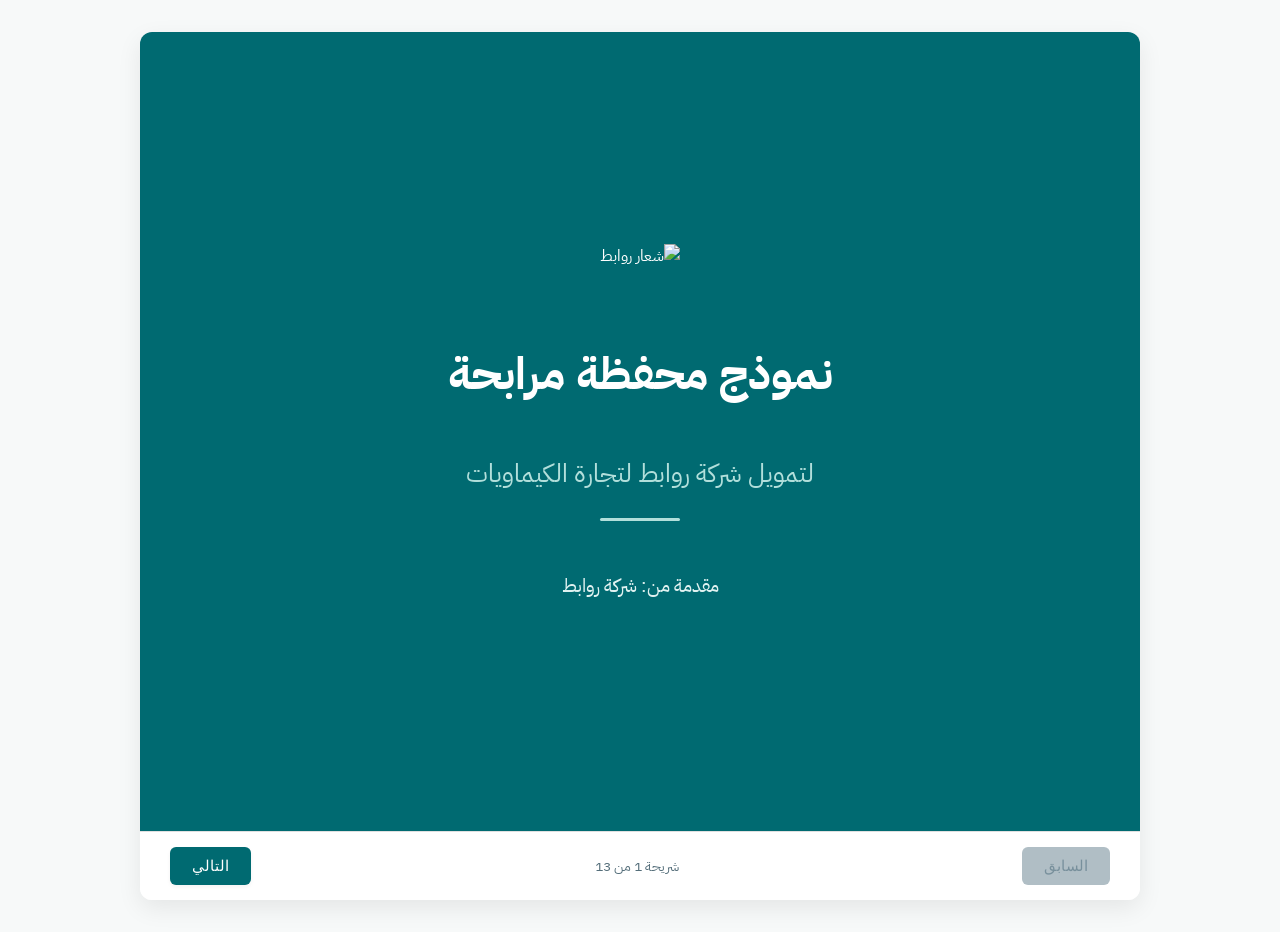
==== index.html @ e19883d6 "Create index.html" ====
<!DOCTYPE html>
<html lang="ar" dir="rtl">
<head>
    <meta charset="UTF-8">
    <meta name="viewport" content="width=device-width, initial-scale=1.0">
    <title>نموذج محفظة مرابحة لشركة روابط</title>
    <script src="https://cdn.tailwindcss.com"></script>
    <link rel="preconnect" href="https://fonts.googleapis.com">
    <link rel="preconnect" href="https://fonts.gstatic.com" crossorigin>
    <link href="https://fonts.googleapis.com/css2?family=IBM+Plex+Sans+Arabic:wght@300;400;500;600;700&display=swap" rel="stylesheet">
    <link href="https://cdnjs.cloudflare.com/ajax/libs/font-awesome/6.0.0-beta3/css/all.min.css" rel="stylesheet">
    <style>
        body {
            font-family: 'IBM Plex Sans Arabic', sans-serif;
            background-color: #F7F9F9; 
            color: #37474F; 
            display: flex;
            flex-direction: column;
            align-items: center;
            justify-content: center;
            min-height: 100vh;
            margin: 0;
            padding: 1rem;
            overflow-x: hidden; 
        }

        .presentation-container {
            width: 100%;
            max-width: 1000px; 
            background-color: #ffffff;
            border-radius: 12px; 
            box-shadow: 0 8px 25px rgba(0, 0, 0, 0.08); 
            overflow: hidden;
            display: flex;
            flex-direction: column;
            height: calc(100vh - 2rem);
        }

        .slide {
            display: none; 
            padding: 30px 40px; 
            min-height: 0;
            flex-grow: 1;
            box-sizing: border-box;
            animation: fadeIn 0.4s ease-in-out;
            overflow-y: auto; 
        }

        .slide.active {
            display: flex; 
            flex-direction: column;
            justify-content: center;
        }

        @keyframes fadeIn {
            from { opacity: 0; transform: translateY(8px); }
            to { opacity: 1; transform: translateY(0); }
        }
        
        .slide-title {
            font-size: 2.0rem;
            font-weight: 600; 
            color: #006A71; 
            margin-bottom: 15px;
            text-align: center;
        }
        
        .slide-subtitle {
            font-size: 1.4rem;
            font-weight: 500; 
            color: #004B4F; 
            margin-bottom: 25px; 
            text-align: center;
        }

        .slide-content {
            width: 100%;
            max-width: 800px;
            margin: auto;
        }

        .slide-content h2 {
            font-size: 1.8rem; 
            font-weight: 600; 
            color: #006A71;
            margin-top: 20px;
            margin-bottom: 20px;
            padding-bottom: 8px; 
            border-bottom: 2px solid #4DB6AC; 
            text-align: center;
        }

        .slide-content p, .slide-content ul:not(.funding-details-infographic ul) {
            font-size: 1.05rem; 
            line-height: 1.75;
            color: #37474F; 
            margin-bottom: 15px;
        }

        .slide-content ul:not(.funding-details-infographic ul) {
            list-style-position: inside;
            padding-right: 10px; 
        }
         .slide-content ul:not(.funding-details-infographic ul) li {
            margin-bottom: 10px;
            padding-right: 15px;
            position: relative;
        }
        .slide-content ul:not(.funding-details-infographic ul) li::before {
            content: "•"; 
            color: #4DB6AC; 
            font-weight: bold;
            display: inline-block; 
            position: absolute;
            right: -5px;
            top: 2px; 
        }
         .slide-content ul:not(.funding-details-infographic ul) ul li::before { 
            content: "-"; 
            color: #006A71; 
            right: -10px; 
            font-weight: normal;
         }

        .compact-infographic-container {
            display: grid;
            grid-template-columns: repeat(2, 1fr);
            gap: 20px;
            width: 100%;
            margin-top: 20px;
        }
        .compact-infographic-step {
            background-color: #F8F9FA;
            border-radius: 8px;
            padding: 15px;
            border: 1px solid #E0F2F1; 
            box-shadow: 0 2px 4px rgba(0,0,0,0.03);
            display: flex;
            flex-direction: column;
            text-align: right; 
        }
        .compact-infographic-step h3 {
            font-size: 1.1rem;
            font-weight: 600;
            color: #004B4F; 
            margin-bottom: 6px;
        }
        .compact-infographic-step p {
            font-size: 0.9rem; 
            line-height: 1.5;
            color: #546E7A; 
            margin-bottom: 0;
        }

        /* Styles for Slide 7 Infographic - Made more compact */
        .funding-details-infographic {
            display: grid; /* Changed to grid for horizontal layout on larger screens */
            grid-template-columns: repeat(3, 1fr); /* 3 columns */
            gap: 20px; 
            margin-top: 25px; /* Adjusted margin */
        }
        .detail-block {
            background-color: #FFFFFF;
            border-radius: 10px;
            padding: 20px; /* Slightly reduced padding */
            border: 1px solid #E0F2F1;
            box-shadow: 0 4px 12px rgba(0,0,0,0.06);
            display: flex;
            flex-direction: column; /* Stack icon and text vertically within each block */
            align-items: center; /* Center items within the block */
            text-align: center; /* Center text within the block */
        }
        .detail-block .icon-container {
            font-size: 1.8rem; /* Slightly reduced icon size */
            color: #006A71; 
            background-color: #E0F2F1; 
            width: 55px; /* Adjusted size */
            height: 55px; /* Adjusted size */
            border-radius: 50%;
            display: flex;
            align-items: center;
            justify-content: center;
            margin-bottom: 15px; /* Space between icon and text */
        }
        .detail-block .text-content h3 {
            font-size: 1.1rem; /* Slightly reduced title size */
            font-weight: 600;
            color: #004B4F;
            margin-bottom: 8px; /* Adjusted margin */
        }
        .detail-block .text-content p {
            font-size: 0.95rem; /* Slightly reduced text size */
            line-height: 1.6;
            color: #37474F;
            margin-bottom: 5px; 
        }
         .detail-block .text-content p strong {
            color: #006A71;
        }
        .detail-block .text-content .funding-range span {
            display: block; 
            margin-bottom: 3px; /* Reduced margin */
            font-size: 0.95rem; /* Slightly reduced text size */
        }
        .detail-block .text-content .funding-range span strong {
            font-weight: 600;
        }


        .navigation-controls {
            display: flex;
            justify-content: space-between;
            align-items: center;
            padding: 15px 30px; 
            background-color: #FFFFFF; 
            border-top: 1px solid #E0E0E0; 
            flex-shrink: 0;
        }

        .nav-button { 
            background-color: #006A71; 
            color: white;
            padding: 10px 22px; 
            border: none;
            border-radius: 6px; 
            cursor: pointer;
            font-size: 0.95rem;
            font-weight: 500; 
            transition: background-color 0.2s ease, transform 0.1s ease;
            box-shadow: 0 2px 4px rgba(0,0,0,0.05);
        }

        .nav-button:hover {
            background-color: #004B4F; 
            box-shadow: 0 3px 6px rgba(0,0,0,0.07);
            transform: translateY(-1px);
        }
        .nav-button:active {
            transform: translateY(0px) scale(0.99);
            box-shadow: 0 1px 2px rgba(0,0,0,0.05);
        }
        .nav-button:disabled {
            background-color: #B0BEC5; 
            color: #78909C;
            cursor: not-allowed;
            box-shadow: none;
            transform: none;
        }

        #slideCounter {
            font-size: 0.9rem;
            color: #546E7A; 
        }

        .title-slide {
            background-color: #006A71; 
            color: #ffffff;
            text-align: center;
            align-items: center;
            padding-top: 40px;
            padding-bottom: 40px;
        }
        .title-slide-logo {
            max-height: 85px;
            width: auto;
            margin-bottom: 35px;
        }
        .title-slide .slide-title {
            color: #ffffff;
            text-shadow: none; 
            font-size: 2.8rem;
            font-weight: 700;
            margin-bottom: 20px;
        }
        .title-slide .slide-subtitle {
            color: #B2DFDB;
            font-size: 1.6rem;
            font-weight: 400;
            margin-bottom: 25px;
            max-width: 70%;
            margin-left: auto;
            margin-right: auto;
        }
        .title-slide .decorative-line {
            width: 80px;
            height: 3px;
            background-color: #B2DFDB;
            margin: 0 auto 30px auto;
            border-radius: 2px;
        }
        .title-slide .company-name {
            font-size: 1.2rem; 
            font-weight: 400;
            margin-top: 20px;
            color: #E0F2F1;
        }
        
        @media (max-width: 768px) {
            .presentation-container {
                 height: auto;
            }
            .slide {
                padding: 25px 30px;
                max-height: none;
            }
            .slide-title {
                font-size: 1.8rem;
            }
            .slide-subtitle {
                font-size: 1.3rem;
            }
            .title-slide .slide-title {
                font-size: 2.4rem;
            }
            .title-slide .slide-subtitle {
                font-size: 1.4rem;
                max-width: 85%;
            }
            .title-slide-logo {
                max-height: 70px;
                margin-bottom: 30px;
            }
            .slide-content h2 {
                font-size: 1.7rem;
            }
            .slide-content p, .slide-content ul:not(.funding-details-infographic ul) {
                font-size: 1rem;
            }
            .navigation-controls {
                padding: 12px 20px;
            }
            .nav-button {
                padding: 9px 18px;
                font-size: 0.9rem;
            }
            .compact-infographic-container {
                grid-template-columns: 1fr;
                gap: 15px;
            }
            .funding-details-infographic { /* Stack to 1 column on smaller screens */
                grid-template-columns: 1fr;
                gap: 20px; /* Adjust gap for stacked layout */
            }
            .detail-block { 
                /* No change needed here, already flex-column and centered */
            }
        }
         @media (max-width: 480px) {
            .slide {
                padding: 20px 20px;
            }
             .slide-title {
                font-size: 1.6rem;
            }
            .slide-subtitle {
                font-size: 1.2rem;
            }
            .title-slide .slide-title {
                font-size: 2.0rem;
            }
            .title-slide .slide-subtitle {
                font-size: 1.2rem;
                 max-width: 90%;
            }
            .title-slide-logo {
                max-height: 60px;
                margin-bottom: 25px;
            }
             .slide-content h2 {
                font-size: 1.5rem;
            }
            .slide-content p, .slide-content ul:not(.funding-details-infographic ul) {
                font-size: 0.9rem;
            }
             .compact-infographic-step h3 {
                font-size: 1.05rem;
             }
             .compact-infographic-step p {
                font-size: 0.85rem;
             }
             .detail-block .icon-container {
                font-size: 1.6rem;
                min-width: 50px;
                width: 50px; /* Ensure consistency */
                height: 50px;
             }
             .detail-block .text-content h3 {
                font-size: 1.05rem; /* Adjusted for very small screens */
             }
             .detail-block .text-content p, .detail-block .text-content .funding-range span {
                font-size: 0.85rem; /* Adjusted for very small screens */
             }
         }

    </style>
</head>
<body>

    <div class="presentation-container">
        
        <main id="slidesArea" style="display: flex; flex-direction: column; flex-grow: 1; overflow: hidden;">
            <section class="slide active title-slide">
                <img src="https://i.ibb.co/HT1k3MNK/B.png" alt="شعار روابط" class="title-slide-logo">
                <h1 class="slide-title">نموذج محفظة مرابحة</h1>
                <p class="slide-subtitle">لتمويل شركة روابط لتجارة الكيماويات</p>
                <div class="decorative-line"></div>
                <p class="company-name">مقدمة من: شركة روابط</p>
            </section>

            <section class="slide">
                <div class="slide-content">
                    <h2>مقدمة</h2>
                    <p>يهدف هذا المستند إلى عرض نموذج استثماري مبتكر لتمويل عمليات شركة "روابط"، وهي شركة متخصصة في تجارة الكيماويات. يعتمد هذا النموذج على إنشاء محفظة مرابحة تهدف إلى تحقيق عوائد مجزية للمستثمرين من خلال تمويل شراء وبيع المنتجات الكيماوية بنظام المرابحة، وذلك بدون الدخول في شراكة مباشرة في رأسمال شركة "روابط".</p>
                </div>
            </section>

            <section class="slide">
                <div class="slide-content">
                    <h2>عن شركة روابط</h2>
                    <p>شركة "روابط" هي شركة عاملة في قطاع تجارة وتوزيع المواد الكيماوية، وتتمتع بفهم عميق للسوق واحتياجاته. تسعى الشركة لتوسيع نطاق عملياتها وزيادة حصتها السوقية، وتحتاج إلى حلول تمويل مرنة وفعالة لدعم نموها.</p>
                </div>
            </section>

            <section class="slide">
                <div class="slide-content">
                    <h2>فكرة محفظة المرابحة المقترحة</h2>
                    <p>تقوم فكرة المحفظة على جمع أموال من المستثمرين لاستخدامها في شراء كميات كبيرة من المنتجات الكيماوية التي تحتاجها شركة "روابط" بشكل دوري. بعد ذلك، تقوم المحفظة ببيع هذه المنتجات لشركة "روابط" بنظام المرابحة (بيع بالتكلفة مع إضافة هامش ربح متفق عليه)، على أن يتم السداد من قبل شركة "روابط" خلال فترة زمنية محددة (شهر إلى ثلاثة أشهر).</p>
                </div>
            </section>

            <section class="slide">
                <div class="slide-content">
                    <h2>آلية عمل المحفظة</h2>
                    <div class="compact-infographic-container">
                        <div class="compact-infographic-step">
                            <h3>1. تأسيس وجمع الأموال</h3>
                            <p>دعوة المستثمرين للمساهمة في المحفظة الاستثمارية المخصصة لعمليات المرابحة.</p>
                        </div>
                        <div class="compact-infographic-step">
                            <h3>2. تحديد الاحتياجات</h3>
                            <p>تقوم "روابط" بتحديد أنواع وكميات المواد الكيماوية المطلوبة لعملياتها التجارية.</p>
                        </div>
                        <div class="compact-infographic-step">
                            <h3>3. الشراء بواسطة المحفظة</h3>
                            <p>إدارة المحفظة تشتري المواد الكيماوية بكميات كبيرة، وتصبح مملوكة للمحفظة.</p>
                        </div>
                        <div class="compact-infographic-step">
                            <h3>4. إبرام عقد المرابحة</h3>
                            <p>المحفظة تبيع المواد لـ"روابط" بعقد يحدد التكلفة وهامش الربح (4%-13%).</p>
                        </div>
                        <div class="compact-infographic-step">
                            <h3>5. التسليم والسداد الآجل</h3>
                            <p>"روابط" تستلم البضاعة وتلتزم بالسداد خلال (1-3 أشهر).</p>
                        </div>
                    </div>
                </div>
            </section>
            
            <section class="slide">
                <div class="slide-content">
                    <h2>هيكل التمويل الأساسي والعائد المتوقع</h2>
                    <ul>
                        <li><strong>نوع التمويل:</strong> تمويل تجاري بصيغة المرابحة (متوافق مع الشريعة الإسلامية).</li>
                        <li><strong>طبيعة الاستثمار:</strong> استثمار في عمليات تجارية محددة وقصيرة الأجل.</li>
                        <li><strong>هامش الربح للمحفظة:</strong> يتراوح بين 4% إلى 13% لكل معاملة مرابحة.</li>
                        <li><strong>مدة المعاملة:</strong> من شهر إلى 3 أشهر.</li>
                        <li><strong>دورية التمويل:</strong> يمكن إعادة استثمار الأموال في معاملات جديدة بعد انتهاء كل دورة.</li>
                    </ul>
                </div>
            </section>

            <section class="slide">
                <div class="slide-content">
                    <h2>تفاصيل جولة التمويل الحالية</h2>
                    <div class="funding-details-infographic">
                        <div class="detail-block">
                            <div class="icon-container"><i class="fas fa-calendar-alt"></i></div>
                            <div class="text-content">
                                <h3>مدة الجولة</h3>
                                <p>حتى <strong>30 يونيو 2025</strong>.</p>
                            </div>
                        </div>
                        <div class="detail-block">
                            <div class="icon-container"><i class="fas fa-coins"></i></div>
                            <div class="text-content">
                                <h3>حجم التمويل</h3>
                                <div class="funding-range">
                                    <span>الأدنى: <strong>1 مليون ج.م</strong></span>
                                    <span>الأقصى: <strong>2 مليون ج.م</strong></span>
                                </div>
                            </div>
                        </div>
                        <div class="detail-block">
                            <div class="icon-container"><i class="fas fa-shield-alt"></i></div>
                            <div class="text-content">
                                <h3>سياسة الرد</h3>
                                <p>في حال عدم الوصول للحد الأدنى، يتم رد المبالغ للمستثمرين.</p>
                            </div>
                        </div>
                    </div>
                </div>
            </section>

            <section class="slide">
                <div class="slide-content">
                    <h2>سياسة توزيع الأرباح وإعادة الاستثمار</h2>
                    <ul>
                        <li>يتم توزيع 3% من أصل رأس المال المستثمر بشكل ربع سنوي (كل 3 أشهر) تحت حساب الأرباح.</li>
                        <li>تتم التسوية النهائية للأرباح في نهاية العام المالي.</li>
                        <li>يتم توزيع ما نسبته 60% كحد أقصى من صافي الأرباح المحققة على المستثمرين.</li>
                        <li>يتم احتجاز النسبة المتبقية من الأرباح (40% على الأقل) لزيادة قيمة رأس مال المستثمر للعام التالي.</li>
                        <li>في حالة القيام بجولة تمويلية جديدة، يتم زيادة رأس مال المحفظة بالأرباح المحتجزة بالإضافة إلى الاستثمارات الجديدة.</li>
                    </ul>
                </div>
            </section>

            <section class="slide">
                <div class="slide-content">
                    <h2>مزايا الاستثمار (1/2)</h2>
                    <ul>
                        <li><strong>توافق مع الشريعة الإسلامية:</strong> نموذج المرابحة يعتبر من صيغ التمويل الإسلامي المقبولة.</li>
                        <li><strong>عوائد مجزية محتملة:</strong> هامش ربح جذاب يتراوح بين 4% و 13% للمعاملة الواحدة خلال فترة قصيرة، بالإضافة إلى سياسة توزيع أرباح دورية.</li>
                        <li><strong>مخاطر مدروسة:</strong> الاستثمار مرتبط بأصول ملموسة (مواد كيماوية) وعقود بيع واضحة.</li>
                    </ul>
                </div>
            </section>

            <section class="slide">
                <div class="slide-content">
                    <h2>مزايا الاستثمار (2/2)</h2>
                    <ul>
                        <li><strong>دورة استثمار قصيرة:</strong> تتيح للمستثمر رؤية عوائد استثماره خلال فترة تتراوح من شهر إلى ثلاثة أشهر.</li>
                        <li><strong>دعم قطاع حقيقي:</strong> المساهمة في تمويل شركة عاملة في قطاع تجاري حيوي.</li>
                        <li><strong>الشفافية:</strong> وضوح آلية العمل وتحديد الربح مسبقًا في كل معاملة، بالإضافة إلى سياسة واضحة لتوزيع الأرباح.</li>
                        <li><strong>عدم الدخول في شراكة مباشرة:</strong> تمويل لـ"روابط" دون تنازل عن حصص ملكية، وفرصة استثمارية محددة للمستثمر.</li>
                        <li><strong>نمو رأس المال المستثمر:</strong> من خلال احتجاز جزء من الأرباح وإعادة استثمارها.</li>
                    </ul>
                </div>
            </section>

            <section class="slide">
                <div class="slide-content">
                    <h2>إدارة المحفظة والحوكمة</h2>
                    <p>سيتم تحديد مدير للمحفظة يكون مسؤولاً عن:</p>
                    <ul>
                        <li>إدارة أموال المستثمرين.</li>
                        <li>تنفيذ عمليات الشراء بناءً على طلبات شركة روابط.</li>
                        <li>إبرام عقود المرابحة مع شركة روابط.</li>
                        <li>متابعة التحصيل من شركة روابط.</li>
                        <li>توزيع الأرباح على المستثمرين بشفافية وفقًا للسياسة المعتمدة.</li>
                        <li>تقديم تقارير دورية للمستثمرين عن أداء المحفظة والوضع المالي.</li>
                    </ul>
                </div>
            </section>

            <section class="slide">
                <div class="slide-content">
                    <h2>المخاطر المحتملة</h2>
                    <ul>
                        <li><strong>مخاطر الائتمان:</strong> تأخر أو تعثر شركة "روابط" في السداد (يمكن التخفيف بدراسة ائتمانية قوية و/أو ضمانات).</li>
                        <li><strong>مخاطر السوق:</strong> تقلبات أسعار المواد الكيماوية (يتم تثبيت سعر البيع في عقد المرابحة).</li>
                        <li><strong>مخاطر تشغيلية:</strong> متعلقة بإدارة المحفظة وعمليات الشراء والتخزين (إذا كانت المحفظة ستتولى التخزين).</li>
                        <li><strong>مخاطر السيولة:</strong> قد تكون هناك صعوبة في تسييل الاستثمار قبل نهاية دورة المرابحة أو المدة المتفق عليها.</li>
                    </ul>
                </div>
            </section>

            <section class="slide">
                <div class="slide-content">
                    <h2>دعوة للاستثمار</h2>
                    <p>ندعو المستثمرين المهتمين بالاستثمار المتوافق مع الشريعة الإسلامية والذي يحقق عوائد جيدة خلال فترات قصيرة، مع فرصة لنمو رأس المال، إلى النظر في فرصة المساهمة في محفظة المرابحة لتمويل شركة "روابط".</p>
                    <p>نحن على استعداد لتقديم المزيد من التفاصيل والإجابة على استفساراتكم.</p>
                    <p class="mt-6 font-semibold">للتواصل والاستفسار: <br> [يتم إضافة معلومات الاتصال هنا]</p>
                </div>
            </section>
            
        </main>

        <footer class="navigation-controls">
            <button id="prevButton" class="nav-button">السابق</button>
            <span id="slideCounter"></span>
            <button id="nextButton" class="nav-button">التالي</button>
        </footer>
    </div>

    <script>
        const slides = document.querySelectorAll('#slidesArea > .slide'); 
        const prevButton = document.getElementById('prevButton');
        const nextButton = document.getElementById('nextButton');
        const slideCounter = document.getElementById('slideCounter');
        let currentSlide = 0;

        function showSlide(index) {
            slides.forEach((slide, i) => {
                slide.classList.remove('active');
                if (i === index) {
                    slide.classList.add('active');
                }
            });
            currentSlide = index;
            updateNavButtons();
            updateSlideCounter();
        }

        function updateNavButtons() {
            prevButton.disabled = currentSlide === 0;
            nextButton.disabled = currentSlide === slides.length - 1;
        }

        function updateSlideCounter() {
            slideCounter.textContent = `شريحة ${currentSlide + 1} من ${slides.length}`;
        }

        prevButton.addEventListener('click', () => {
            if (currentSlide > 0) {
                showSlide(currentSlide - 1);
            }
        });

        nextButton.addEventListener('click', () => {
            if (currentSlide < slides.length - 1) {
                showSlide(currentSlide + 1);
            }
        });
        
        document.addEventListener('keydown', (event) => {
            if (document.activeElement.tagName === 'INPUT' || document.activeElement.tagName === 'TEXTAREA') {
                return; 
            }
            if (event.key === 'ArrowRight' || event.key === ' ') { 
                 if (currentSlide < slides.length - 1) {
                    showSlide(currentSlide + 1);
                }
            } else if (event.key === 'ArrowLeft') { 
                if (currentSlide > 0) {
                    showSlide(currentSlide - 1);
                }
            }
        });

        showSlide(0);
    </script>

</body>
</html>
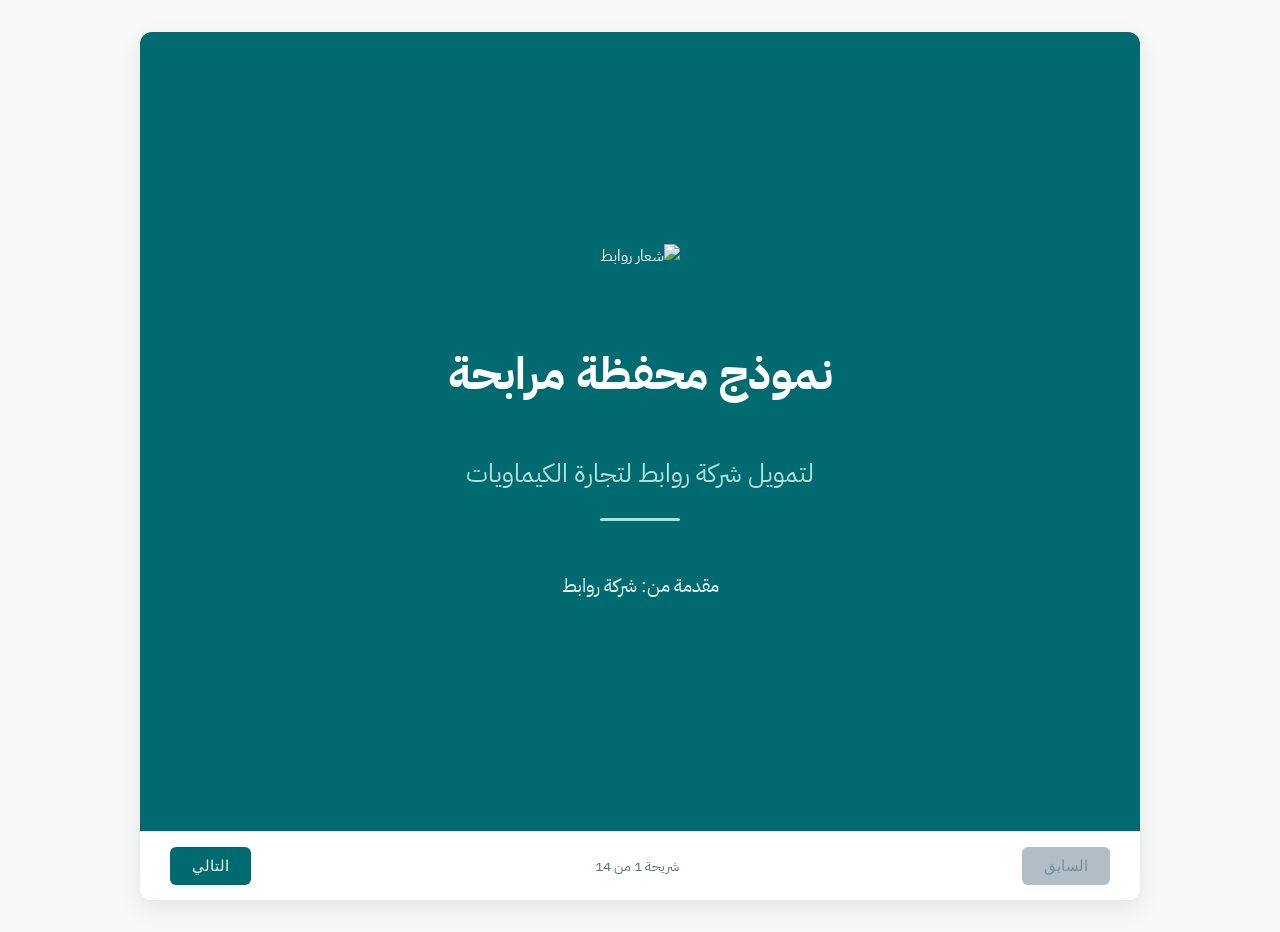
==== commit 5d623f48: "Update index.html" ====
--- a/index.html
+++ b/index.html
@@ -90,23 +90,23 @@
             text-align: center;
         }
 
-        .slide-content p, .slide-content ul:not(.funding-details-infographic ul) {
+        .slide-content p, .slide-content ul:not(.funding-details-infographic ul):not(.advantages-grid ul) {
             font-size: 1.05rem; 
             line-height: 1.75;
             color: #37474F; 
             margin-bottom: 15px;
         }
 
-        .slide-content ul:not(.funding-details-infographic ul) {
+        .slide-content ul:not(.funding-details-infographic ul):not(.advantages-grid ul) {
             list-style-position: inside;
             padding-right: 10px; 
         }
-         .slide-content ul:not(.funding-details-infographic ul) li {
+         .slide-content ul:not(.funding-details-infographic ul):not(.advantages-grid ul) li {
             margin-bottom: 10px;
             padding-right: 15px;
             position: relative;
         }
-        .slide-content ul:not(.funding-details-infographic ul) li::before {
+        .slide-content ul:not(.funding-details-infographic ul):not(.advantages-grid ul) li::before {
             content: "•"; 
             color: #4DB6AC; 
             font-weight: bold;
@@ -115,7 +115,7 @@
             right: -5px;
             top: 2px; 
         }
-         .slide-content ul:not(.funding-details-infographic ul) ul li::before { 
+         .slide-content ul:not(.funding-details-infographic ul):not(.advantages-grid ul) ul li::before { 
             content: "-"; 
             color: #006A71; 
             right: -10px; 
@@ -152,44 +152,43 @@
             margin-bottom: 0;
         }
 
-        /* Styles for Slide 7 Infographic - Made more compact */
         .funding-details-infographic {
-            display: grid; /* Changed to grid for horizontal layout on larger screens */
-            grid-template-columns: repeat(3, 1fr); /* 3 columns */
+            display: grid;
+            grid-template-columns: repeat(3, 1fr);
             gap: 20px; 
-            margin-top: 25px; /* Adjusted margin */
+            margin-top: 25px;
         }
         .detail-block {
             background-color: #FFFFFF;
             border-radius: 10px;
-            padding: 20px; /* Slightly reduced padding */
+            padding: 20px;
             border: 1px solid #E0F2F1;
             box-shadow: 0 4px 12px rgba(0,0,0,0.06);
             display: flex;
-            flex-direction: column; /* Stack icon and text vertically within each block */
-            align-items: center; /* Center items within the block */
-            text-align: center; /* Center text within the block */
+            flex-direction: column;
+            align-items: center;
+            text-align: center;
         }
         .detail-block .icon-container {
-            font-size: 1.8rem; /* Slightly reduced icon size */
+            font-size: 1.8rem;
             color: #006A71; 
             background-color: #E0F2F1; 
-            width: 55px; /* Adjusted size */
-            height: 55px; /* Adjusted size */
+            width: 55px;
+            height: 55px;
             border-radius: 50%;
             display: flex;
             align-items: center;
             justify-content: center;
-            margin-bottom: 15px; /* Space between icon and text */
+            margin-bottom: 15px;
         }
         .detail-block .text-content h3 {
-            font-size: 1.1rem; /* Slightly reduced title size */
+            font-size: 1.1rem;
             font-weight: 600;
             color: #004B4F;
-            margin-bottom: 8px; /* Adjusted margin */
+            margin-bottom: 8px;
         }
         .detail-block .text-content p {
-            font-size: 0.95rem; /* Slightly reduced text size */
+            font-size: 0.95rem;
             line-height: 1.6;
             color: #37474F;
             margin-bottom: 5px; 
@@ -199,11 +198,97 @@
         }
         .detail-block .text-content .funding-range span {
             display: block; 
-            margin-bottom: 3px; /* Reduced margin */
-            font-size: 0.95rem; /* Slightly reduced text size */
+            margin-bottom: 3px;
+            font-size: 0.95rem;
         }
         .detail-block .text-content .funding-range span strong {
             font-weight: 600;
+        }
+
+        .advantages-grid-container {
+            display: grid;
+            grid-template-columns: repeat(3, 1fr); 
+            gap: 20px;
+            margin-top: 25px;
+            width: 100%;
+        }
+        .advantage-item {
+            background-color: #F8F9FA;
+            border-radius: 8px;
+            padding: 15px; 
+            text-align: center;
+            border: 1px solid #E0F2F1;
+            box-shadow: 0 3px 8px rgba(0,0,0,0.05);
+            display: flex;
+            flex-direction: column;
+            align-items: center;
+            justify-content: flex-start; 
+            min-height: 160px;
+        }
+        .advantage-item .icon {
+            font-size: 1.8rem; 
+            color: #006A71;
+            margin-bottom: 10px;
+            width: 45px;
+            height: 45px;
+            display: flex;
+            align-items: center;
+            justify-content: center;
+            background-color: #E0F2F1;
+            border-radius: 50%;
+        }
+        .advantage-item h3 {
+            font-size: 1rem; 
+            font-weight: 600;
+            color: #004B4F;
+            margin-bottom: 8px;
+            line-height: 1.3; 
+        }
+        .advantage-item p { 
+            font-size: 0.85rem;
+            line-height: 1.5;
+            color: #546E7A;
+            margin-bottom: 0;
+            flex-grow: 1;
+        }
+
+        .contact-details-grid {
+            display: grid;
+            grid-template-columns: repeat(auto-fit, minmax(300px, 1fr));
+            gap: 25px;
+            margin-top: 20px;
+            width: 100%;
+        }
+        .contact-card {
+            background-color: #F8F9FA;
+            border-radius: 8px;
+            padding: 20px;
+            border: 1px solid #E0F2F1;
+            box-shadow: 0 3px 8px rgba(0,0,0,0.05);
+            text-align: right;
+        }
+        .contact-card .contact-icon {
+            font-size: 1.2rem;
+            color: #006A71;
+            margin-left: 8px;
+        }
+        .contact-card p {
+            margin-bottom: 8px;
+            font-size: 1rem;
+            line-height: 1.6;
+        }
+        .contact-card strong {
+            font-weight: 600;
+            color: #004B4F;
+        }
+        .contact-card a {
+            color: #006A71;
+            text-decoration: none;
+            font-weight: 500;
+        }
+        .contact-card a:hover {
+            text-decoration: underline;
+            color: #004B4F;
         }
 
 
@@ -294,7 +379,53 @@
             margin-top: 20px;
             color: #E0F2F1;
         }
+
+        .thank-you-slide-layout {
+            display: flex;
+            flex-direction: row;
+            align-items: center;
+            justify-content: center;
+            height: 100%;
+            gap: 40px; /* Space between logo and text columns */
+        }
+        .thank-you-logo-column {
+            flex-basis: 40%; /* Adjust as needed */
+            display: flex;
+            align-items: center;
+            justify-content: center;
+        }
+        .thank-you-logo-column .logo {
+            max-width: 100%;
+            max-height: 250px; /* "Huge" logo */
+            height: auto;
+            object-fit: contain;
+        }
+        .thank-you-text-column {
+            flex-basis: 60%; /* Adjust as needed */
+            text-align: right; /* Text aligned to right for Arabic */
+            display: flex;
+            flex-direction: column;
+            justify-content: center;
+        }
+        .thank-you-text-column h2 {
+            font-size: 2.8rem; /* Larger thank you title */
+            color: #006A71;
+            margin-bottom: 20px;
+            border-bottom: none;
+            text-align: right;
+        }
+        .thank-you-text-column p {
+            font-size: 1.4rem; /* Larger thank you message */
+            color: #004B4F;
+            line-height: 1.7;
+        }
         
+        @media (max-width: 992px) { 
+            .advantages-grid-container {
+                grid-template-columns: repeat(2, 1fr); 
+            }
+        }
+
         @media (max-width: 768px) {
             .presentation-container {
                  height: auto;
@@ -323,7 +454,7 @@
             .slide-content h2 {
                 font-size: 1.7rem;
             }
-            .slide-content p, .slide-content ul:not(.funding-details-infographic ul) {
+            .slide-content p, .slide-content ul:not(.funding-details-infographic ul):not(.advantages-grid ul) {
                 font-size: 1rem;
             }
             .navigation-controls {
@@ -337,13 +468,57 @@
                 grid-template-columns: 1fr;
                 gap: 15px;
             }
-            .funding-details-infographic { /* Stack to 1 column on smaller screens */
+            .funding-details-infographic {
                 grid-template-columns: 1fr;
-                gap: 20px; /* Adjust gap for stacked layout */
-            }
-            .detail-block { 
-                /* No change needed here, already flex-column and centered */
-            }
+                gap: 20px;
+            }
+            .advantages-grid-container {
+                grid-template-columns: 1fr; 
+                gap: 15px;
+            }
+            .advantage-item {
+                min-height: auto; 
+                padding: 15px;
+            }
+            .advantage-item .icon {
+                font-size: 1.8rem;
+                width: 45px;
+                height: 45px;
+                margin-bottom: 10px;
+            }
+             .advantage-item h3 {
+                font-size: 0.95rem;
+             }
+             .advantage-item p {
+                font-size: 0.8rem;
+             }
+            .contact-details-grid {
+                grid-template-columns: 1fr;
+            }
+            .thank-you-slide-layout { /* Stack columns on smaller screens */
+                flex-direction: column;
+                text-align: center;
+            }
+            .thank-you-logo-column {
+                margin-bottom: 20px;
+                flex-basis: auto;
+            }
+            .thank-you-logo-column .logo {
+                max-height: 150px; /* Adjust logo size for stacked layout */
+            }
+            .thank-you-text-column {
+                text-align: center;
+                flex-basis: auto;
+            }
+            .thank-you-text-column h2 {
+                font-size: 2.2rem;
+                text-align: center;
+            }
+            .thank-you-text-column p {
+                font-size: 1.2rem;
+            }
+
+
         }
          @media (max-width: 480px) {
             .slide {
@@ -369,7 +544,7 @@
              .slide-content h2 {
                 font-size: 1.5rem;
             }
-            .slide-content p, .slide-content ul:not(.funding-details-infographic ul) {
+            .slide-content p, .slide-content ul:not(.funding-details-infographic ul):not(.advantages-grid ul) {
                 font-size: 0.9rem;
             }
              .compact-infographic-step h3 {
@@ -381,15 +556,24 @@
              .detail-block .icon-container {
                 font-size: 1.6rem;
                 min-width: 50px;
-                width: 50px; /* Ensure consistency */
+                width: 50px;
                 height: 50px;
              }
              .detail-block .text-content h3 {
-                font-size: 1.05rem; /* Adjusted for very small screens */
+                font-size: 1.05rem;
              }
              .detail-block .text-content p, .detail-block .text-content .funding-range span {
-                font-size: 0.85rem; /* Adjusted for very small screens */
+                font-size: 0.85rem;
              }
+             .thank-you-logo-column .logo {
+                max-height: 120px;
+            }
+            .thank-you-text-column h2 {
+                font-size: 1.8rem;
+            }
+            .thank-you-text-column p {
+                font-size: 1rem;
+            }
          }
 
     </style>
@@ -516,25 +700,77 @@
 
             <section class="slide">
                 <div class="slide-content">
-                    <h2>مزايا الاستثمار (1/2)</h2>
-                    <ul>
-                        <li><strong>توافق مع الشريعة الإسلامية:</strong> نموذج المرابحة يعتبر من صيغ التمويل الإسلامي المقبولة.</li>
-                        <li><strong>عوائد مجزية محتملة:</strong> هامش ربح جذاب يتراوح بين 4% و 13% للمعاملة الواحدة خلال فترة قصيرة، بالإضافة إلى سياسة توزيع أرباح دورية.</li>
-                        <li><strong>مخاطر مدروسة:</strong> الاستثمار مرتبط بأصول ملموسة (مواد كيماوية) وعقود بيع واضحة.</li>
-                    </ul>
-                </div>
-            </section>
-
-            <section class="slide">
-                <div class="slide-content">
-                    <h2>مزايا الاستثمار (2/2)</h2>
-                    <ul>
-                        <li><strong>دورة استثمار قصيرة:</strong> تتيح للمستثمر رؤية عوائد استثماره خلال فترة تتراوح من شهر إلى ثلاثة أشهر.</li>
-                        <li><strong>دعم قطاع حقيقي:</strong> المساهمة في تمويل شركة عاملة في قطاع تجاري حيوي.</li>
-                        <li><strong>الشفافية:</strong> وضوح آلية العمل وتحديد الربح مسبقًا في كل معاملة، بالإضافة إلى سياسة واضحة لتوزيع الأرباح.</li>
-                        <li><strong>عدم الدخول في شراكة مباشرة:</strong> تمويل لـ"روابط" دون تنازل عن حصص ملكية، وفرصة استثمارية محددة للمستثمر.</li>
-                        <li><strong>نمو رأس المال المستثمر:</strong> من خلال احتجاز جزء من الأرباح وإعادة استثمارها.</li>
-                    </ul>
+                    <h2>أبرز مزايا الاستثمار في محفظة روابط (1/2)</h2>
+                    <div class="advantages-grid-container">
+                        <div class="advantage-item">
+                            <div class="icon"><i class="fas fa-check-circle"></i></div>
+                            <h3>توافق مع الشريعة</h3>
+                            <p>الاستثمار متوافق تمامًا مع أحكام الشريعة الإسلامية من خلال تطبيق صيغة المرابحة المعتمدة.</p>
+                        </div>
+                        <div class="advantage-item">
+                            <div class="icon"><i class="fas fa-chart-line"></i></div>
+                            <h3>عوائد مجزية ونمو</h3>
+                            <p>تحقيق عوائد تنافسية مع سياسة توزيع أرباح دورية وفرص لنمو رأس المال المستثمر.</p>
+                        </div>
+                        <div class="advantage-item">
+                            <div class="icon"><i class="fas fa-shield-alt"></i></div>
+                            <h3>ضمانات قوية</h3>
+                            <p>الاستثمار مدعوم بضمانات ملموسة (المنتجات)، مع دراسة دقيقة للطلب لتقليل المخاطر.</p>
+                        </div>
+                        <div class="advantage-item">
+                            <div class="icon"><i class="fas fa-tags"></i></div>
+                            <h3>استقرار الأسعار</h3>
+                            <p>حماية من تقلبات السوق عبر اتفاقات شراء مسبقة ودورة شراء سريعة لا تتجاوز 24 ساعة.</p>
+                        </div>
+                        <div class="advantage-item">
+                            <div class="icon"><i class="fas fa-cogs"></i></div>
+                            <h3>كفاءة تشغيلية</h3>
+                            <p>نموذج عمل فعال لا يتحمل تكاليف أو مخاطر تخزين المنتجات.</p>
+                        </div>
+                        <div class="advantage-item">
+                            <div class="icon"><i class="fas fa-hand-holding-water"></i></div>
+                            <h3>إدارة سيولة مرنة</h3>
+                            <p>استراتيجية تحتفظ بنسبة 20% نقدًا لضمان توزيعات الأرباح واقتناص الفرص.</p>
+                        </div>
+                    </div>
+                </div>
+            </section>
+
+            <section class="slide">
+                <div class="slide-content">
+                    <h2>أبرز مزايا الاستثمار في محفظة روابط (2/2)</h2>
+                    <div class="advantages-grid-container">
+                        <div class="advantage-item">
+                            <div class="icon"><i class="fas fa-handshake"></i></div>
+                            <h3>أتعاب مرتبطة بالأداء</h3>
+                            <p>أتعاب إدارة عادلة وشفافة مرتبطة بتحقيق الأرباح، مما يضمن توافق المصالح.</p>
+                        </div>
+                        <div class="advantage-item">
+                            <div class="icon"><i class="fas fa-hourglass-half"></i></div>
+                            <h3>دورة استثمار قصيرة</h3>
+                            <p>دورة استثمار (1-3 أشهر) تتيح رؤية عوائد سريعة وتدفقات نقدية منتظمة.</p>
+                        </div>
+                        <div class="advantage-item">
+                            <div class="icon"><i class="fas fa-industry"></i></div>
+                            <h3>دعم قطاع حيوي</h3>
+                            <p>المساهمة في دعم ونمو قطاع تجارة الكيماويات، وهو قطاع أساسي وحيوي.</p>
+                        </div>
+                        <div class="advantage-item">
+                            <div class="icon"><i class="fas fa-eye"></i></div>
+                            <h3>شفافية عالية</h3>
+                            <p>شفافية كاملة في آلية العمل، سياسات التوزيع، والتقارير الدورية للمستثمرين.</p>
+                        </div>
+                        <div class="advantage-item">
+                            <div class="icon"><i class="fas fa-file-contract"></i></div>
+                            <h3>استثمار مباشر</h3>
+                            <p>فرصة استثمارية مباشرة في تمويل عمليات تجارية دون شراكة في ملكية الشركة.</p>
+                        </div>
+                        <div class="advantage-item">
+                            <div class="icon"><i class="fas fa-arrow-trend-up"></i></div>
+                            <h3>نمو رأس المال</h3>
+                            <p>آلية لإعادة استثمار جزء من الأرباح المحتجزة تساهم في نمو رأس المال المستثمر.</p>
+                        </div>
+                    </div>
                 </div>
             </section>
 
@@ -548,6 +784,8 @@
                         <li>إبرام عقود المرابحة مع شركة روابط.</li>
                         <li>متابعة التحصيل من شركة روابط.</li>
                         <li>توزيع الأرباح على المستثمرين بشفافية وفقًا للسياسة المعتمدة.</li>
+                        <li>تحصيل أتعاب الإدارة بنسبة 20% من صافي الأرباح السنوية المحققة للمحفظة بعد خصم كافة المصروفات.</li>
+                        <li>الإعداد لجولات تمويل جديدة وجذب مستثمرين جدد.</li>
                         <li>تقديم تقارير دورية للمستثمرين عن أداء المحفظة والوضع المالي.</li>
                     </ul>
                 </div>
@@ -555,12 +793,12 @@
 
             <section class="slide">
                 <div class="slide-content">
-                    <h2>المخاطر المحتملة</h2>
+                    <h2>إدارة المخاطر ونقاط القوة</h2>
                     <ul>
-                        <li><strong>مخاطر الائتمان:</strong> تأخر أو تعثر شركة "روابط" في السداد (يمكن التخفيف بدراسة ائتمانية قوية و/أو ضمانات).</li>
-                        <li><strong>مخاطر السوق:</strong> تقلبات أسعار المواد الكيماوية (يتم تثبيت سعر البيع في عقد المرابحة).</li>
-                        <li><strong>مخاطر تشغيلية:</strong> متعلقة بإدارة المحفظة وعمليات الشراء والتخزين (إذا كانت المحفظة ستتولى التخزين).</li>
-                        <li><strong>مخاطر السيولة:</strong> قد تكون هناك صعوبة في تسييل الاستثمار قبل نهاية دورة المرابحة أو المدة المتفق عليها.</li>
+                        <li><strong>مخاطر الائتمان (مُدارة بفعالية):</strong> يتركز التمويل على شركة "روابط" مع ضمان المنتجات نفسها. في أسوأ الأحوال، يمكن لشركة "روابط" بيع المنتجات نقدًا لسداد مستحقات المحفظة. يتم اختيار المنتجات بناءً على دراسة دقيقة للطلب وسجل تداولها.</li>
+                        <li><strong>مخاطر تقلبات أسعار السوق (شبه منعدمة):</strong> يتم الحصول على تعهد شراء بسعر محدد من شركة "روابط" قبل البدء في عملية الشراء، والتي تتم خلال 24 ساعة كحد أقصى، مما يلغي فعليًا هذا الخطر على المحفظة.</li>
+                        <li><strong>المخاطر التشغيلية (غير مطبقة):</strong> المحفظة لا تقوم بتخزين المنتجات، مما يلغي المخاطر والتكاليف التشغيلية المرتبطة بالتخزين.</li>
+                        <li><strong>إدارة مخاطر السيولة (استراتيجية استباقية):</strong> تحتفظ المحفظة بنسبة 20% من رأس مالها كسيولة نقدية. هذه الاستراتيجية تضمن القدرة على توزيع الأرباح بانتظام، وتتيح اقتناص فرص شراء استراتيجية قد تظهر في السوق.</li>
                     </ul>
                 </div>
             </section>
@@ -569,8 +807,32 @@
                 <div class="slide-content">
                     <h2>دعوة للاستثمار</h2>
                     <p>ندعو المستثمرين المهتمين بالاستثمار المتوافق مع الشريعة الإسلامية والذي يحقق عوائد جيدة خلال فترات قصيرة، مع فرصة لنمو رأس المال، إلى النظر في فرصة المساهمة في محفظة المرابحة لتمويل شركة "روابط".</p>
-                    <p>نحن على استعداد لتقديم المزيد من التفاصيل والإجابة على استفساراتكم.</p>
-                    <p class="mt-6 font-semibold">للتواصل والاستفسار: <br> [يتم إضافة معلومات الاتصال هنا]</p>
+                    <p class="mt-4">نحن على استعداد لتقديم المزيد من التفاصيل والإجابة على استفساراتكم.</p>
+                    
+                    <div class="contact-details-grid">
+                        <div class="contact-card">
+                            <p><i class="fas fa-user contact-icon"></i><strong>السيد توكل</strong></p>
+                            <p><i class="fas fa-briefcase contact-icon"></i>العضو المنتدب</p>
+                            <p><i class="fas fa-phone contact-icon"></i><a href="tel:+201003978631">01003978631</a></p>
+                        </div>
+                        <div class="contact-card">
+                            <p><i class="fas fa-user contact-icon"></i><strong>سامح الجوهري</strong></p>
+                            <p><i class="fas fa-briefcase contact-icon"></i>المدير المالي</p>
+                            <p><i class="fas fa-phone contact-icon"></i><a href="tel:+201003900352">01003900352</a></p>
+                        </div>
+                    </div>
+                </div>
+            </section>
+
+            <section class="slide">
+                <div class="thank-you-slide-layout">
+                    <div class="thank-you-logo-column">
+                        <img src="https://i.ibb.co/HT1k3MNK/B.png" alt="شعار روابط" class="logo">
+                    </div>
+                    <div class="thank-you-text-column">
+                        <h2>شكراً لاهتمامكم</h2>
+                        <p>نتطلع للتعاون المثمر معكم.</p>
+                    </div>
                 </div>
             </section>
             
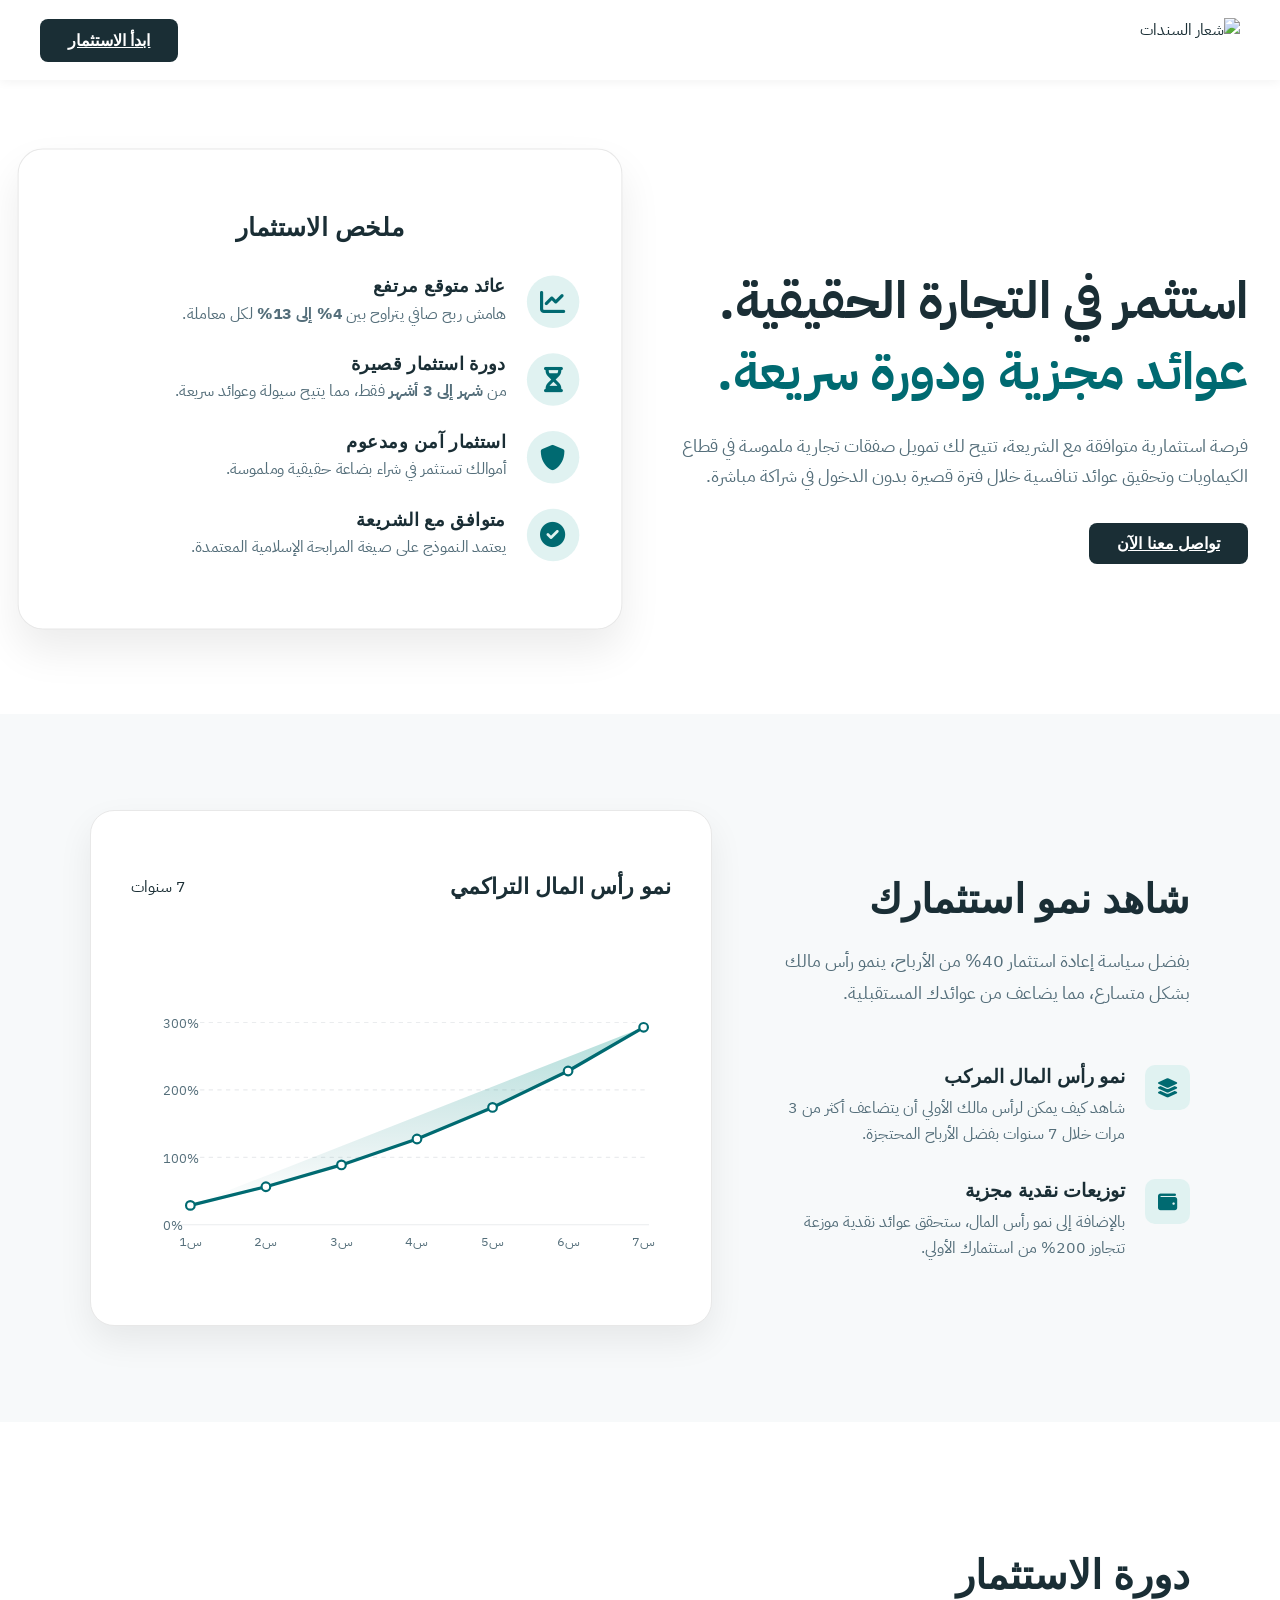
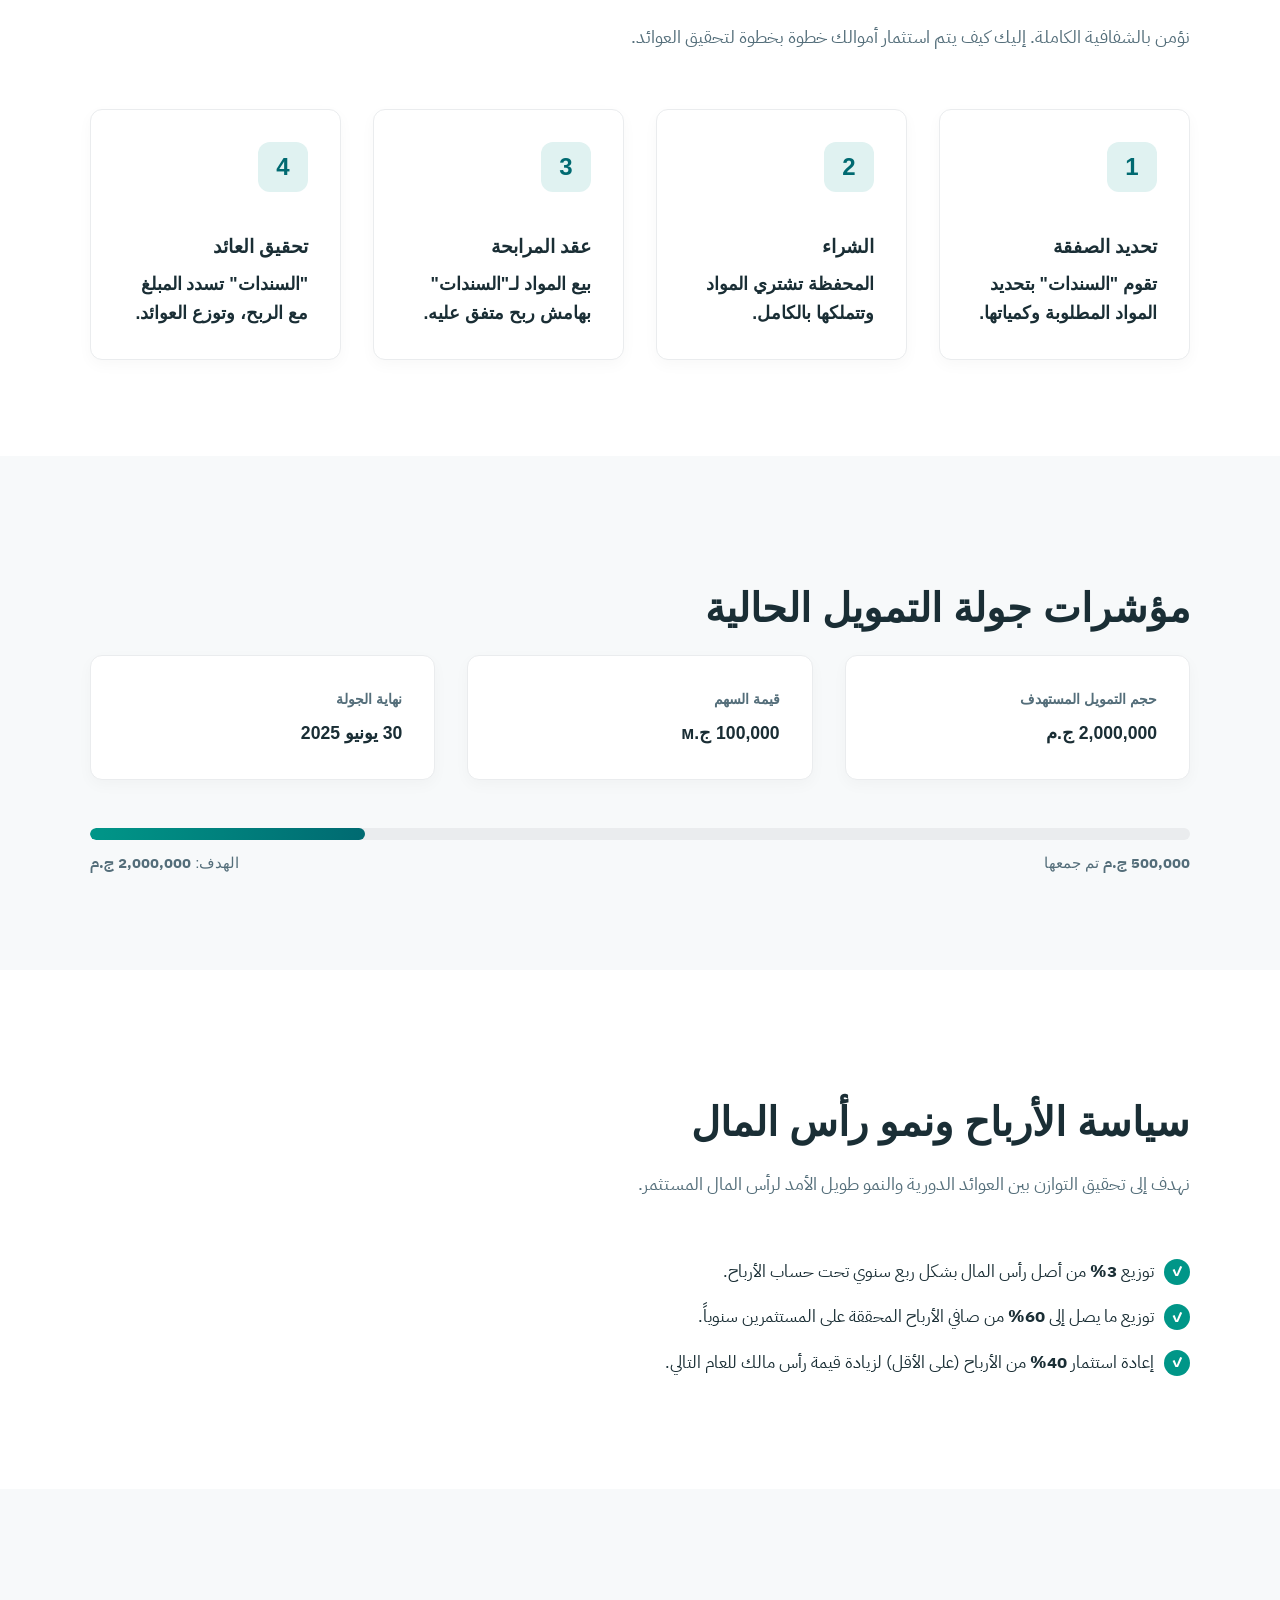
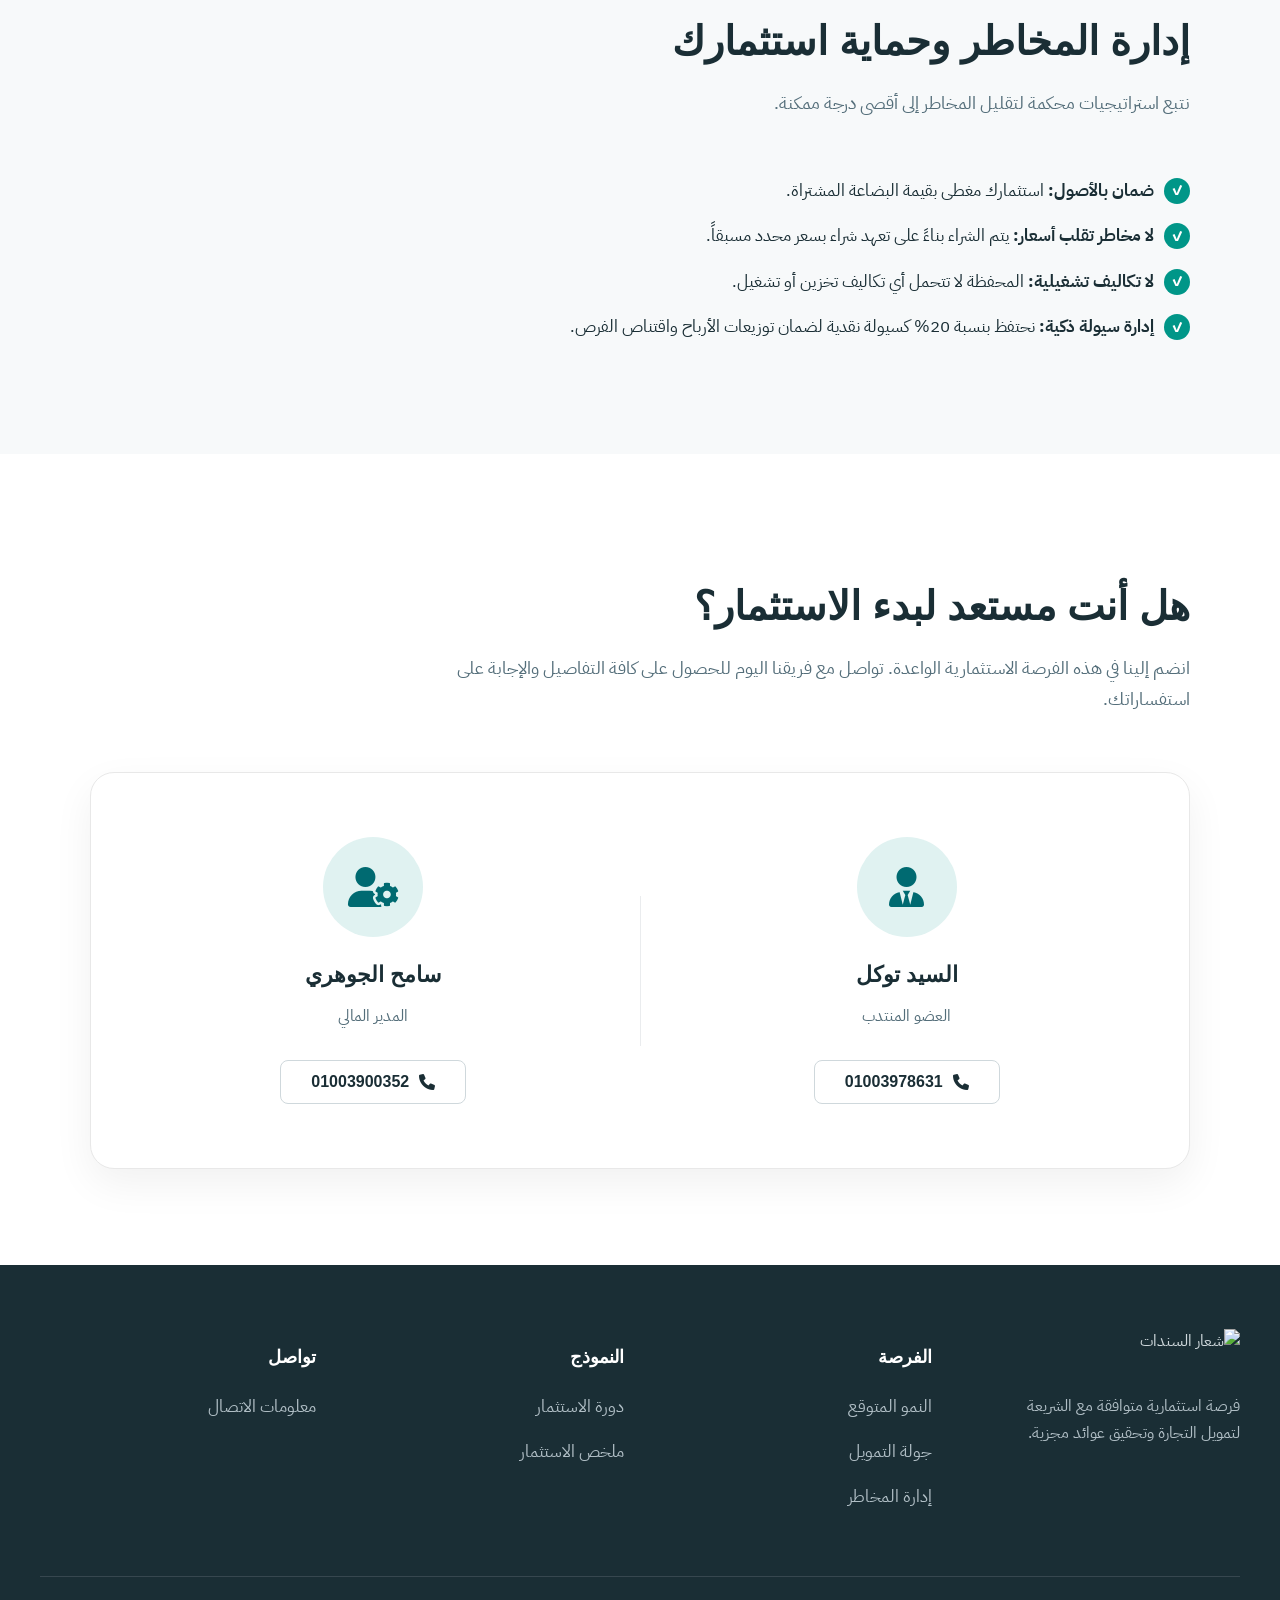
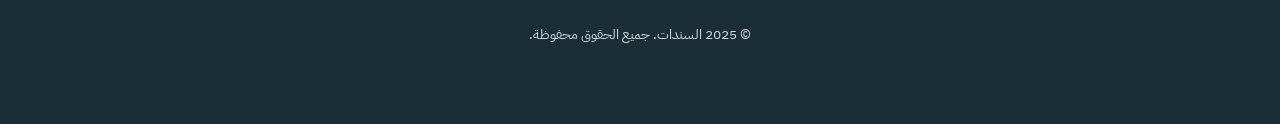
==== commit a15149ea: "Update index.html" ====
--- a/index.html
+++ b/index.html
@@ -3,905 +3,751 @@
 <head>
     <meta charset="UTF-8">
     <meta name="viewport" content="width=device-width, initial-scale=1.0">
-    <title>نموذج محفظة مرابحة لشركة روابط</title>
+    <title>محفظة السندات الاستثمارية | عائد مجزي في تمويل التجارة</title>
     <script src="https://cdn.tailwindcss.com"></script>
     <link rel="preconnect" href="https://fonts.googleapis.com">
     <link rel="preconnect" href="https://fonts.gstatic.com" crossorigin>
     <link href="https://fonts.googleapis.com/css2?family=IBM+Plex+Sans+Arabic:wght@300;400;500;600;700&display=swap" rel="stylesheet">
     <link href="https://cdnjs.cloudflare.com/ajax/libs/font-awesome/6.0.0-beta3/css/all.min.css" rel="stylesheet">
     <style>
+        /* --- Base & Typography --- */
+        html { scroll-behavior: smooth; }
         body {
             font-family: 'IBM Plex Sans Arabic', sans-serif;
-            background-color: #F7F9F9; 
-            color: #37474F; 
+            background-color: #FFFFFF; 
+            color: #1A2E35; 
+            margin: 0;
+            padding-top: 80px;
+            overflow-x: hidden;
+            -webkit-font-smoothing: antialiased;
+            -moz-osx-font-smoothing: grayscale;
+        }
+
+        /* --- Header --- */
+        .page-header {
+            position: fixed;
+            top: 0; left: 0; right: 0;
+            height: 80px;
+            background-color: rgba(255, 255, 255, 0.85);
+            backdrop-filter: blur(12px);
+            box-shadow: 0 2px 10px rgba(0,0,0,0.05);
+            z-index: 1000;
+            display: flex;
+            align-items: center;
+            justify-content: center;
+            padding: 0 2rem;
+            transition: background-color 0.3s ease;
+        }
+        .header-content {
+            width: 100%;
+            max-width: 1200px;
+            display: flex;
+            align-items: center;
+            justify-content: space-between;
+        }
+        .header-logo { height: 45px; width: auto; }
+        .cta-button {
+             background-color: #1A2E35; 
+             color: white;
+             padding: 12px 28px; 
+             border: none;
+             border-radius: 8px; 
+             cursor: pointer;
+             font-size: 1rem;
+             font-weight: 600; 
+             transition: all 0.3s ease;
+        }
+        .cta-button:hover {
+             background-color: #006A71;
+             transform: translateY(-3px);
+             box-shadow: 0 4px 15px rgba(0, 75, 79, 0.2);
+        }
+
+        /* --- Section Styling --- */
+        .section {
+            width: 100%;
+            padding: 6rem 2rem;
+            box-sizing: border-box;
+        }
+        .section-content-wrapper {
+            width: 100%;
+            max-width: 1100px;
+            margin: 0 auto;
+        }
+        main > .section:nth-of-type(even):not(.hero-section) {
+             background-color: #F7F9FA;
+        }
+        .section-title {
+            font-size: 2.5rem; 
+            font-weight: 600; 
+            color: #1A2E35;
+            margin-bottom: 1.5rem;
+            text-align: right;
+        }
+        .section-description {
+            font-size: 1.1rem; 
+            line-height: 1.8;
+            color: #546E7A; 
+            margin-bottom: 3.5rem;
+            max-width: 750px;
+            text-align: right;
+        }
+
+        /* --- Hero Section --- */
+        .hero-section {
+            padding: 5rem 2rem 6rem 2rem;
+        }
+        .hero-grid {
+            display: grid;
+            grid-template-columns: 1fr 1fr;
+            gap: 4rem;
+            align-items: center;
+        }
+        .hero-text h1 {
+            font-size: 3.2rem;
+            font-weight: 700;
+            line-height: 1.4;
+            color: #1A2E35;
+            margin-bottom: 1.5rem;
+        }
+        .hero-text h1 .highlight {
+            color: #006A71;
+        }
+        .hero-text p {
+            font-size: 1.1rem;
+            color: #546E7A;
+            line-height: 1.7;
+            margin-bottom: 2.5rem;
+        }
+        
+        /* --- Investment Snapshot Artifact --- */
+        .investment-snapshot {
+            background: #FFFFFF;
+            border-radius: 1.5rem;
+            padding: 2.5rem;
+            box-shadow: 0 20px 40px rgba(0, 0, 0, 0.08);
+            border: 1px solid #E8E8E8;
+            transform: scale(1.05);
+        }
+        .snapshot-header {
+            text-align: center;
+            margin-bottom: 2rem;
+        }
+        .snapshot-header h2 {
+            font-size: 1.5rem;
+            font-weight: 600;
+            color: #1A2E35;
+        }
+        .snapshot-item {
+            display: flex;
+            align-items: flex-start;
+            margin-bottom: 1.5rem;
+        }
+        .snapshot-item .icon {
+            font-size: 1.5rem;
+            color: #006A71;
+            background-color: #E0F2F1;
+            width: 50px;
+            height: 50px;
+            border-radius: 50%;
+            display: flex;
+            align-items: center;
+            justify-content: center;
+            flex-shrink: 0;
+            margin-left: 1.25rem;
+        }
+        .snapshot-item-text h3 {
+            font-size: 1.1rem;
+            font-weight: 600;
+            margin: 0 0 0.25rem 0;
+        }
+        .snapshot-item-text p {
+            font-size: 0.95rem;
+            color: #546E7A;
+            margin: 0;
+            line-height: 1.5;
+        }
+
+        /* --- Card & Grid Styling --- */
+        .card-grid {
+            display: grid;
+            grid-template-columns: repeat(auto-fit, minmax(280px, 1fr));
+            gap: 2rem;
+            width: 100%;
+        }
+        .card {
+            background-color: #FFFFFF;
+            border-radius: 12px;
+            padding: 2rem;
+            border: 1px solid #EAECEE;
+            box-shadow: 0 5px 15px rgba(0,0,0,0.03);
             display: flex;
             flex-direction: column;
+            transition: all 0.3s ease;
+        }
+        .card:hover {
+            transform: translateY(-6px);
+            box-shadow: 0 10px 20px rgba(0,0,0,0.06);
+        }
+        .card .icon {
+            font-size: 1.5rem;
+            font-weight: 600;
+            color: #006A71;
+            background-color: #E0F2F1;
+            width: 50px;
+            height: 50px;
+            border-radius: 12px;
+            display: flex;
             align-items: center;
             justify-content: center;
-            min-height: 100vh;
+            margin-bottom: 1.5rem;
+        }
+        .card h3 {
+            font-size: 1.2rem;
+            font-weight: 600;
+            color: #1A2E35;
+            margin-bottom: 0.75rem;
+            text-align: right;
+        }
+        .card p, .card .funding-range, .card .funding-value {
+            font-size: 1.1rem; 
+            line-height: 1.6;
+            color: #1A2E35;
             margin: 0;
-            padding: 1rem;
-            overflow-x: hidden; 
-        }
-
-        .presentation-container {
+            flex-grow: 1;
+            font-weight: 600;
+            text-align: right;
+        }
+        .card .funding-label {
+            font-size: 0.9rem;
+            color: #546E7A;
+            margin-bottom: 0.5rem;
+            text-align: right;
+        }
+        
+        /* --- List Styling --- */
+        ul {
+            list-style: none;
+            padding: 0; 
+            max-width: 800px;
+        }
+        ul li {
+            font-size: 1.05rem;
+            line-height: 1.75;
+            margin-bottom: 1rem;
+            padding-right: 2.25rem;
+            position: relative;
+        }
+        ul li::before {
+            content: "✓"; 
+            color: #FFFFFF;
+            background-color: #009688;
+            font-weight: bold;
+            display: inline-flex;
+            align-items: center;
+            justify-content: center;
+            width: 26px;
+            height: 26px;
+            border-radius: 50%;
+            position: absolute;
+            right: 0;
+            top: 2px;
+            font-size: 0.9rem;
+        }
+
+        /* --- Progress Bar --- */
+        .progress-bar-wrapper {
+            margin-top: 3rem;
+        }
+        .progress-bar-container {
+            background-color: #EAECEE;
+            border-radius: 10px;
+            height: 12px;
             width: 100%;
-            max-width: 1000px; 
-            background-color: #ffffff;
-            border-radius: 12px; 
-            box-shadow: 0 8px 25px rgba(0, 0, 0, 0.08); 
             overflow: hidden;
-            display: flex;
-            flex-direction: column;
-            height: calc(100vh - 2rem);
-        }
-
-        .slide {
-            display: none; 
-            padding: 30px 40px; 
-            min-height: 0;
-            flex-grow: 1;
-            box-sizing: border-box;
-            animation: fadeIn 0.4s ease-in-out;
-            overflow-y: auto; 
-        }
-
-        .slide.active {
-            display: flex; 
-            flex-direction: column;
-            justify-content: center;
-        }
-
-        @keyframes fadeIn {
-            from { opacity: 0; transform: translateY(8px); }
-            to { opacity: 1; transform: translateY(0); }
+            direction: ltr; /* Ensure progress bar fills from left to right */
+        }
+        .progress-bar {
+            background: linear-gradient(90deg, #009688, #006A71);
+            height: 100%;
+            border-radius: 10px;
+            transition: width 0.8s ease-in-out;
+        }
+        .progress-bar-text {
+            display: flex;
+            justify-content: space-between;
+            font-size: 0.95rem;
+            font-weight: 500;
+            color: #546E7A;
+            margin-top: 0.75rem;
         }
         
-        .slide-title {
-            font-size: 2.0rem;
-            font-weight: 600; 
-            color: #006A71; 
-            margin-bottom: 15px;
-            text-align: center;
-        }
-        
-        .slide-subtitle {
-            font-size: 1.4rem;
-            font-weight: 500; 
-            color: #004B4F; 
-            margin-bottom: 25px; 
-            text-align: center;
-        }
-
-        .slide-content {
-            width: 100%;
-            max-width: 800px;
-            margin: auto;
-        }
-
-        .slide-content h2 {
-            font-size: 1.8rem; 
-            font-weight: 600; 
+        /* --- ROI Section --- */
+        .roi-grid {
+            display: grid;
+            grid-template-columns: 1fr 1.5fr;
+            gap: 4rem;
+            align-items: center;
+        }
+        .roi-features .feature-item {
+            display: flex;
+            align-items: flex-start;
+            margin-bottom: 2rem;
+        }
+         .roi-features .feature-item .icon {
+            font-size: 1.2rem;
             color: #006A71;
-            margin-top: 20px;
-            margin-bottom: 20px;
-            padding-bottom: 8px; 
-            border-bottom: 2px solid #4DB6AC; 
-            text-align: center;
-        }
-
-        .slide-content p, .slide-content ul:not(.funding-details-infographic ul):not(.advantages-grid ul) {
-            font-size: 1.05rem; 
-            line-height: 1.75;
-            color: #37474F; 
-            margin-bottom: 15px;
-        }
-
-        .slide-content ul:not(.funding-details-infographic ul):not(.advantages-grid ul) {
-            list-style-position: inside;
-            padding-right: 10px; 
-        }
-         .slide-content ul:not(.funding-details-infographic ul):not(.advantages-grid ul) li {
-            margin-bottom: 10px;
-            padding-right: 15px;
-            position: relative;
-        }
-        .slide-content ul:not(.funding-details-infographic ul):not(.advantages-grid ul) li::before {
-            content: "•"; 
-            color: #4DB6AC; 
-            font-weight: bold;
-            display: inline-block; 
-            position: absolute;
-            right: -5px;
-            top: 2px; 
-        }
-         .slide-content ul:not(.funding-details-infographic ul):not(.advantages-grid ul) ul li::before { 
-            content: "-"; 
-            color: #006A71; 
-            right: -10px; 
-            font-weight: normal;
-         }
-
-        .compact-infographic-container {
-            display: grid;
-            grid-template-columns: repeat(2, 1fr);
-            gap: 20px;
-            width: 100%;
-            margin-top: 20px;
-        }
-        .compact-infographic-step {
-            background-color: #F8F9FA;
-            border-radius: 8px;
-            padding: 15px;
-            border: 1px solid #E0F2F1; 
-            box-shadow: 0 2px 4px rgba(0,0,0,0.03);
-            display: flex;
-            flex-direction: column;
-            text-align: right; 
-        }
-        .compact-infographic-step h3 {
-            font-size: 1.1rem;
-            font-weight: 600;
-            color: #004B4F; 
-            margin-bottom: 6px;
-        }
-        .compact-infographic-step p {
-            font-size: 0.9rem; 
-            line-height: 1.5;
-            color: #546E7A; 
-            margin-bottom: 0;
-        }
-
-        .funding-details-infographic {
-            display: grid;
-            grid-template-columns: repeat(3, 1fr);
-            gap: 20px; 
-            margin-top: 25px;
-        }
-        .detail-block {
-            background-color: #FFFFFF;
-            border-radius: 10px;
-            padding: 20px;
-            border: 1px solid #E0F2F1;
-            box-shadow: 0 4px 12px rgba(0,0,0,0.06);
-            display: flex;
-            flex-direction: column;
-            align-items: center;
-            text-align: center;
-        }
-        .detail-block .icon-container {
-            font-size: 1.8rem;
-            color: #006A71; 
-            background-color: #E0F2F1; 
-            width: 55px;
-            height: 55px;
-            border-radius: 50%;
-            display: flex;
-            align-items: center;
-            justify-content: center;
-            margin-bottom: 15px;
-        }
-        .detail-block .text-content h3 {
-            font-size: 1.1rem;
-            font-weight: 600;
-            color: #004B4F;
-            margin-bottom: 8px;
-        }
-        .detail-block .text-content p {
-            font-size: 0.95rem;
-            line-height: 1.6;
-            color: #37474F;
-            margin-bottom: 5px; 
-        }
-         .detail-block .text-content p strong {
-            color: #006A71;
-        }
-        .detail-block .text-content .funding-range span {
-            display: block; 
-            margin-bottom: 3px;
-            font-size: 0.95rem;
-        }
-        .detail-block .text-content .funding-range span strong {
-            font-weight: 600;
-        }
-
-        .advantages-grid-container {
-            display: grid;
-            grid-template-columns: repeat(3, 1fr); 
-            gap: 20px;
-            margin-top: 25px;
-            width: 100%;
-        }
-        .advantage-item {
-            background-color: #F8F9FA;
-            border-radius: 8px;
-            padding: 15px; 
-            text-align: center;
-            border: 1px solid #E0F2F1;
-            box-shadow: 0 3px 8px rgba(0,0,0,0.05);
-            display: flex;
-            flex-direction: column;
-            align-items: center;
-            justify-content: flex-start; 
-            min-height: 160px;
-        }
-        .advantage-item .icon {
-            font-size: 1.8rem; 
-            color: #006A71;
-            margin-bottom: 10px;
+            background-color: #E0F2F1;
             width: 45px;
             height: 45px;
+            border-radius: 10px;
             display: flex;
             align-items: center;
             justify-content: center;
+            flex-shrink: 0;
+            margin-left: 1.25rem;
+        }
+        .roi-features .feature-item h3 {
+            font-size: 1.2rem;
+            font-weight: 600;
+            margin: 0 0 0.5rem 0;
+        }
+        .roi-features .feature-item p {
+            font-size: 1rem;
+            color: #546E7A;
+            margin: 0;
+            line-height: 1.6;
+        }
+        .chart-card {
+            background: #FFFFFF;
+            border-radius: 1.5rem;
+            padding: 2.5rem;
+            box-shadow: 0 15px 35px rgba(0,0,0,0.07);
+            border: 1px solid #E8E8E8;
+        }
+        .chart-header {
+             display: flex;
+             justify-content: space-between;
+             align-items: center;
+             margin-bottom: 2rem;
+        }
+         .chart-header h3 {
+            font-size: 1.4rem;
+            font-weight: 600;
+         }
+        .svg-chart {
+            width: 100%;
+            height: auto;
+        }
+        
+        /* --- New Contact Section --- */
+        .contact-section-wrapper {
+            background-color: #FFFFFF;
+            border-radius: 1.5rem;
+            padding: 4rem;
+            box-shadow: 0 15px 40px rgba(0,0,0,0.06);
+            border: 1px solid #E8E8E8;
+            display: grid;
+            grid-template-columns: 1fr auto 1fr;
+            gap: 3rem;
+            align-items: center;
+        }
+        .contact-profile {
+            text-align: center;
+        }
+        .contact-profile .avatar {
+            width: 100px;
+            height: 100px;
+            border-radius: 50%;
             background-color: #E0F2F1;
-            border-radius: 50%;
-        }
-        .advantage-item h3 {
-            font-size: 1rem; 
-            font-weight: 600;
-            color: #004B4F;
-            margin-bottom: 8px;
-            line-height: 1.3; 
-        }
-        .advantage-item p { 
-            font-size: 0.85rem;
-            line-height: 1.5;
+            color: #006A71;
+            display: flex;
+            align-items: center;
+            justify-content: center;
+            margin: 0 auto 1.5rem auto;
+            font-size: 2.5rem;
+        }
+        .contact-profile h3 {
+            font-size: 1.4rem;
+            font-weight: 600;
+            color: #1A2E35;
+            margin-bottom: 0.5rem;
+        }
+        .contact-profile .title {
+            font-size: 1rem;
             color: #546E7A;
-            margin-bottom: 0;
-            flex-grow: 1;
-        }
-
-        .contact-details-grid {
+            margin-bottom: 2rem;
+        }
+        .contact-profile .phone-link {
+            display: inline-flex;
+            align-items: center;
+            background-color: transparent;
+            border: 1px solid #CFD8DC;
+            padding: 12px 30px;
+            border-radius: 8px;
+            font-weight: 600;
+            color: #1A2E35;
+            text-decoration: none;
+            transition: all 0.3s ease;
+        }
+        .contact-profile .phone-link .fas {
+            margin-left: 10px;
+        }
+        .contact-profile .phone-link:hover {
+            background-color: #006A71;
+            color: #FFFFFF;
+            border-color: #006A71;
+            transform: translateY(-2px);
+        }
+        .contact-divider {
+            width: 1px;
+            height: 150px;
+            background-color: #EAECEE;
+        }
+
+        /* --- Footer --- */
+        .page-footer {
+            padding: 4rem 2rem;
+            background-color: #1A2E35;
+            color: #CFD8DC;
+        }
+        .footer-grid {
             display: grid;
-            grid-template-columns: repeat(auto-fit, minmax(300px, 1fr));
-            gap: 25px;
-            margin-top: 20px;
-            width: 100%;
-        }
-        .contact-card {
-            background-color: #F8F9FA;
-            border-radius: 8px;
-            padding: 20px;
-            border: 1px solid #E0F2F1;
-            box-shadow: 0 3px 8px rgba(0,0,0,0.05);
+            grid-template-columns: repeat(auto-fit, minmax(200px, 1fr));
+            gap: 2rem;
+            max-width: 1200px;
+            margin: 0 auto;
             text-align: right;
         }
-        .contact-card .contact-icon {
-            font-size: 1.2rem;
-            color: #006A71;
-            margin-left: 8px;
-        }
-        .contact-card p {
-            margin-bottom: 8px;
-            font-size: 1rem;
-            line-height: 1.6;
-        }
-        .contact-card strong {
-            font-weight: 600;
-            color: #004B4F;
-        }
-        .contact-card a {
-            color: #006A71;
+        .footer-col h3 {
+            font-size: 1.1rem;
+            font-weight: 600;
+            color: #FFFFFF;
+            margin-bottom: 1.5rem;
+        }
+        .footer-col ul {
+            padding: 0;
+            list-style: none;
+        }
+        .footer-col ul li {
+            margin-bottom: 1rem;
+            padding-right: 0;
+        }
+        .footer-col ul li::before {
+            display: none;
+        }
+        .footer-col ul li a {
+            color: #B0BEC5;
             text-decoration: none;
-            font-weight: 500;
-        }
-        .contact-card a:hover {
-            text-decoration: underline;
-            color: #004B4F;
-        }
-
-
-        .navigation-controls {
-            display: flex;
-            justify-content: space-between;
-            align-items: center;
-            padding: 15px 30px; 
-            background-color: #FFFFFF; 
-            border-top: 1px solid #E0E0E0; 
-            flex-shrink: 0;
-        }
-
-        .nav-button { 
-            background-color: #006A71; 
-            color: white;
-            padding: 10px 22px; 
-            border: none;
-            border-radius: 6px; 
-            cursor: pointer;
-            font-size: 0.95rem;
-            font-weight: 500; 
-            transition: background-color 0.2s ease, transform 0.1s ease;
-            box-shadow: 0 2px 4px rgba(0,0,0,0.05);
-        }
-
-        .nav-button:hover {
-            background-color: #004B4F; 
-            box-shadow: 0 3px 6px rgba(0,0,0,0.07);
-            transform: translateY(-1px);
-        }
-        .nav-button:active {
-            transform: translateY(0px) scale(0.99);
-            box-shadow: 0 1px 2px rgba(0,0,0,0.05);
-        }
-        .nav-button:disabled {
-            background-color: #B0BEC5; 
-            color: #78909C;
-            cursor: not-allowed;
-            box-shadow: none;
-            transform: none;
-        }
-
-        #slideCounter {
+            transition: color 0.2s ease;
+        }
+        .footer-col ul li a:hover {
+            color: #FFFFFF;
+        }
+        .footer-bottom {
+            max-width: 1200px;
+            margin: 3rem auto 0 auto;
+            padding-top: 2rem;
+            border-top: 1px solid #37474F;
+            text-align: center;
             font-size: 0.9rem;
-            color: #546E7A; 
-        }
-
-        .title-slide {
-            background-color: #006A71; 
-            color: #ffffff;
-            text-align: center;
-            align-items: center;
-            padding-top: 40px;
-            padding-bottom: 40px;
-        }
-        .title-slide-logo {
-            max-height: 85px;
-            width: auto;
-            margin-bottom: 35px;
-        }
-        .title-slide .slide-title {
-            color: #ffffff;
-            text-shadow: none; 
-            font-size: 2.8rem;
-            font-weight: 700;
-            margin-bottom: 20px;
-        }
-        .title-slide .slide-subtitle {
-            color: #B2DFDB;
-            font-size: 1.6rem;
-            font-weight: 400;
-            margin-bottom: 25px;
-            max-width: 70%;
-            margin-left: auto;
-            margin-right: auto;
-        }
-        .title-slide .decorative-line {
-            width: 80px;
-            height: 3px;
-            background-color: #B2DFDB;
-            margin: 0 auto 30px auto;
-            border-radius: 2px;
-        }
-        .title-slide .company-name {
-            font-size: 1.2rem; 
-            font-weight: 400;
-            margin-top: 20px;
-            color: #E0F2F1;
-        }
-
-        .thank-you-slide-layout {
-            display: flex;
-            flex-direction: row;
-            align-items: center;
-            justify-content: center;
-            height: 100%;
-            gap: 40px; /* Space between logo and text columns */
-        }
-        .thank-you-logo-column {
-            flex-basis: 40%; /* Adjust as needed */
-            display: flex;
-            align-items: center;
-            justify-content: center;
-        }
-        .thank-you-logo-column .logo {
-            max-width: 100%;
-            max-height: 250px; /* "Huge" logo */
-            height: auto;
-            object-fit: contain;
-        }
-        .thank-you-text-column {
-            flex-basis: 60%; /* Adjust as needed */
-            text-align: right; /* Text aligned to right for Arabic */
-            display: flex;
-            flex-direction: column;
-            justify-content: center;
-        }
-        .thank-you-text-column h2 {
-            font-size: 2.8rem; /* Larger thank you title */
-            color: #006A71;
-            margin-bottom: 20px;
-            border-bottom: none;
-            text-align: right;
-        }
-        .thank-you-text-column p {
-            font-size: 1.4rem; /* Larger thank you message */
-            color: #004B4F;
-            line-height: 1.7;
         }
         
-        @media (max-width: 992px) { 
-            .advantages-grid-container {
-                grid-template-columns: repeat(2, 1fr); 
+        /* --- Responsive Design --- */
+        @media (max-width: 992px) {
+            .hero-grid, .roi-grid { grid-template-columns: 1fr; gap: 3rem;}
+            .hero-text, .roi-features { text-align: center; }
+            .hero-text h1, .hero-text p { text-align: center; }
+            .investment-snapshot { margin: 0 auto; transform: scale(1); }
+            .section-title, .section-description { text-align: center; max-width: 100%; }
+            .card h3, .card p, .card .funding-label { text-align: center; }
+            ul { margin: 3rem auto 0 auto; padding-right: 0;}
+            .roi-features .feature-item { flex-direction: column; align-items: center; text-align: center;}
+            .roi-features .feature-item .icon { margin-left: 0; margin-bottom: 1rem;}
+        }
+        @media (max-width: 768px) {
+            body { padding-top: 70px; }
+            .page-header { height: 70px; padding: 0 1rem; }
+            .header-logo { height: 40px; }
+            .cta-button { padding: 10px 20px; font-size: 0.9rem;}
+            .section { padding: 4rem 1.5rem; }
+            .section-title { font-size: 2rem; }
+            .hero-text h1 { font-size: 2.2rem; }
+            .hero-text p { font-size: 1rem; }
+            .card-grid { grid-template-columns: 1fr; }
+            .contact-section-wrapper {
+                grid-template-columns: 1fr;
+                gap: 3rem;
+                padding: 2.5rem 2rem;
             }
-        }
-
-        @media (max-width: 768px) {
-            .presentation-container {
-                 height: auto;
+            .contact-divider {
+                display: none;
             }
-            .slide {
-                padding: 25px 30px;
-                max-height: none;
-            }
-            .slide-title {
-                font-size: 1.8rem;
-            }
-            .slide-subtitle {
-                font-size: 1.3rem;
-            }
-            .title-slide .slide-title {
-                font-size: 2.4rem;
-            }
-            .title-slide .slide-subtitle {
-                font-size: 1.4rem;
-                max-width: 85%;
-            }
-            .title-slide-logo {
-                max-height: 70px;
-                margin-bottom: 30px;
-            }
-            .slide-content h2 {
-                font-size: 1.7rem;
-            }
-            .slide-content p, .slide-content ul:not(.funding-details-infographic ul):not(.advantages-grid ul) {
-                font-size: 1rem;
-            }
-            .navigation-controls {
-                padding: 12px 20px;
-            }
-            .nav-button {
-                padding: 9px 18px;
-                font-size: 0.9rem;
-            }
-            .compact-infographic-container {
-                grid-template-columns: 1fr;
-                gap: 15px;
-            }
-            .funding-details-infographic {
-                grid-template-columns: 1fr;
-                gap: 20px;
-            }
-            .advantages-grid-container {
-                grid-template-columns: 1fr; 
-                gap: 15px;
-            }
-            .advantage-item {
-                min-height: auto; 
-                padding: 15px;
-            }
-            .advantage-item .icon {
-                font-size: 1.8rem;
-                width: 45px;
-                height: 45px;
-                margin-bottom: 10px;
-            }
-             .advantage-item h3 {
-                font-size: 0.95rem;
-             }
-             .advantage-item p {
-                font-size: 0.8rem;
-             }
-            .contact-details-grid {
-                grid-template-columns: 1fr;
-            }
-            .thank-you-slide-layout { /* Stack columns on smaller screens */
-                flex-direction: column;
-                text-align: center;
-            }
-            .thank-you-logo-column {
-                margin-bottom: 20px;
-                flex-basis: auto;
-            }
-            .thank-you-logo-column .logo {
-                max-height: 150px; /* Adjust logo size for stacked layout */
-            }
-            .thank-you-text-column {
-                text-align: center;
-                flex-basis: auto;
-            }
-            .thank-you-text-column h2 {
-                font-size: 2.2rem;
-                text-align: center;
-            }
-            .thank-you-text-column p {
-                font-size: 1.2rem;
-            }
-
-
-        }
-         @media (max-width: 480px) {
-            .slide {
-                padding: 20px 20px;
-            }
-             .slide-title {
-                font-size: 1.6rem;
-            }
-            .slide-subtitle {
-                font-size: 1.2rem;
-            }
-            .title-slide .slide-title {
-                font-size: 2.0rem;
-            }
-            .title-slide .slide-subtitle {
-                font-size: 1.2rem;
-                 max-width: 90%;
-            }
-            .title-slide-logo {
-                max-height: 60px;
-                margin-bottom: 25px;
-            }
-             .slide-content h2 {
-                font-size: 1.5rem;
-            }
-            .slide-content p, .slide-content ul:not(.funding-details-infographic ul):not(.advantages-grid ul) {
-                font-size: 0.9rem;
-            }
-             .compact-infographic-step h3 {
-                font-size: 1.05rem;
-             }
-             .compact-infographic-step p {
-                font-size: 0.85rem;
-             }
-             .detail-block .icon-container {
-                font-size: 1.6rem;
-                min-width: 50px;
-                width: 50px;
-                height: 50px;
-             }
-             .detail-block .text-content h3 {
-                font-size: 1.05rem;
-             }
-             .detail-block .text-content p, .detail-block .text-content .funding-range span {
-                font-size: 0.85rem;
-             }
-             .thank-you-logo-column .logo {
-                max-height: 120px;
-            }
-            .thank-you-text-column h2 {
-                font-size: 1.8rem;
-            }
-            .thank-you-text-column p {
-                font-size: 1rem;
-            }
-         }
-
+            .footer-grid { text-align: center; }
+        }
     </style>
 </head>
 <body>
 
-    <div class="presentation-container">
+    <!-- Fixed Header -->
+    <header class="page-header">
+        <div class="header-content">
+            <img src="https://i.ibb.co/QvWSCZft/bonds-logo-for-light-background.png" alt="شعار السندات" class="header-logo" onerror="this.onerror=null;this.src='https://placehold.co/150x45/FFFFFF/1A2E35?text=Bonds';">
+            <a href="#contact-section" class="cta-button">ابدأ الاستثمار</a>
+        </div>
+    </header>
+
+    <main>
+        <!-- Section 1: Hero -->
+        <section class="section hero-section" id="hero-section">
+            <div class="hero-grid">
+                <div class="hero-text">
+                    <h1>استثمر في التجارة الحقيقية. <br><span class="highlight">عوائد مجزية ودورة سريعة.</span></h1>
+                    <p>فرصة استثمارية متوافقة مع الشريعة، تتيح لك تمويل صفقات تجارية ملموسة في قطاع الكيماويات وتحقيق عوائد تنافسية خلال فترة قصيرة بدون الدخول في شراكة مباشرة.</p>
+                     <a href="#contact-section" class="cta-button">تواصل معنا الآن</a>
+                </div>
+                
+                <!-- Investment Snapshot Artifact -->
+                <div class="investment-snapshot">
+                    <div class="snapshot-header">
+                         <h2>ملخص الاستثمار</h2>
+                    </div>
+                    <div class="snapshot-item">
+                        <div class="icon"><i class="fas fa-chart-line"></i></div>
+                        <div class="snapshot-item-text">
+                            <h3>عائد متوقع مرتفع</h3>
+                            <p>هامش ربح صافي يتراوح بين <strong>4% إلى 13%</strong> لكل معاملة.</p>
+                        </div>
+                    </div>
+                    <div class="snapshot-item">
+                        <div class="icon"><i class="fas fa-hourglass-half"></i></div>
+                        <div class="snapshot-item-text">
+                            <h3>دورة استثمار قصيرة</h3>
+                            <p>من <strong>شهر إلى 3 أشهر</strong> فقط، مما يتيح سيولة وعوائد سريعة.</p>
+                        </div>
+                    </div>
+                     <div class="snapshot-item">
+                        <div class="icon"><i class="fas fa-shield-alt"></i></div>
+                        <div class="snapshot-item-text">
+                            <h3>استثمار آمن ومدعوم</h3>
+                            <p>أموالك تستثمر في شراء بضاعة حقيقية وملموسة.</p>
+                        </div>
+                    </div>
+                    <div class="snapshot-item">
+                        <div class="icon"><i class="fas fa-check-circle"></i></div>
+                        <div class="snapshot-item-text">
+                            <h3>متوافق مع الشريعة</h3>
+                            <p>يعتمد النموذج على صيغة المرابحة الإسلامية المعتمدة.</p>
+                        </div>
+                    </div>
+                </div>
+            </div>
+        </section>
+
+        <!-- Section 2: Projected ROI -->
+        <section class="section" id="roi-section">
+            <div class="section-content-wrapper roi-grid">
+                <div class="roi-features">
+                    <h2 class="section-title">شاهد نمو استثمارك</h2>
+                    <p class="section-description">بفضل سياسة إعادة استثمار 40% من الأرباح، ينمو رأس مالك بشكل متسارع، مما يضاعف من عوائدك المستقبلية.</p>
+                    <div class="feature-item">
+                        <div class="icon"><i class="fas fa-layer-group"></i></div>
+                        <div>
+                            <h3>نمو رأس المال المركب</h3>
+                            <p>شاهد كيف يمكن لرأس مالك الأولي أن يتضاعف أكثر من 3 مرات خلال 7 سنوات بفضل الأرباح المحتجزة.</p>
+                        </div>
+                    </div>
+                    <div class="feature-item">
+                        <div class="icon"><i class="fas fa-wallet"></i></div>
+                        <div>
+                            <h3>توزيعات نقدية مجزية</h3>
+                            <p>بالإضافة إلى نمو رأس المال، ستحقق عوائد نقدية موزعة تتجاوز 200% من استثمارك الأولي.</p>
+                        </div>
+                    </div>
+                </div>
+
+                <div class="chart-card">
+                    <div class="chart-header">
+                        <h3>نمو رأس المال التراكمي</h3>
+                        <span>7 سنوات</span>
+                    </div>
+                    <svg class="svg-chart" viewBox="0 0 500 300" role="img" aria-label="مخطط بياني يوضح نمو رأس المال على مدى 7 سنوات">
+                        <!-- Y-axis lines -->
+                        <line x1="40" y1="250" x2="480" y2="250" stroke="#EAECEE" stroke-width="1"/>
+                        <line x1="40" y1="187.5" x2="480" y2="187.5" stroke="#EAECEE" stroke-width="1" stroke-dasharray="4"/>
+                        <line x1="40" y1="125" x2="480" y2="125" stroke="#EAECEE" stroke-width="1" stroke-dasharray="4"/>
+                        <line x1="40" y1="62.5" x2="480" y2="62.5" stroke="#EAECEE" stroke-width="1" stroke-dasharray="4"/>
+                        
+                        <!-- Y-axis labels -->
+                        <text x="30" y="255" text-anchor="end" font-size="12" fill="#546E7A">0%</text>
+                        <text x="30" y="192.5" text-anchor="end" font-size="12" fill="#546E7A">100%</text>
+                        <text x="30" y="130" text-anchor="end" font-size="12" fill="#546E7A">200%</text>
+                        <text x="30" y="67.5" text-anchor="end" font-size="12" fill="#546E7A">300%</text>
+
+                        <!-- Data points: Y value = 250 - (percentage * 225 / 300) -->
+                        <defs>
+                            <linearGradient id="chartGradient" x1="0" x2="0" y1="0" y2="1">
+                                <stop offset="0%" stop-color="#009688" stop-opacity="0.3"/>
+                                <stop offset="100%" stop-color="#006A71" stop-opacity="0"/>
+                            </linearGradient>
+                        </defs>
+                        <polyline points="55,232 125,214.75 195,194.5 265,170.5 335,141.25 405,107.5 475,67" fill="url(#chartGradient)"/>
+                        <polyline points="55,232 125,214.75 195,194.5 265,170.5 335,141.25 405,107.5 475,67" fill="none" stroke="#006A71" stroke-width="3" stroke-linecap="round" stroke-linejoin="round"/>
+                        
+                        <!-- Data circles -->
+                        <circle cx="55" cy="232" r="4" fill="#FFFFFF" stroke="#006A71" stroke-width="2"/>
+                        <circle cx="125" cy="214.75" r="4" fill="#FFFFFF" stroke="#006A71" stroke-width="2"/>
+                        <circle cx="195" cy="194.5" r="4" fill="#FFFFFF" stroke="#006A71" stroke-width="2"/>
+                        <circle cx="265" cy="170.5" r="4" fill="#FFFFFF" stroke="#006A71" stroke-width="2"/>
+                        <circle cx="335" cy="141.25" r="4" fill="#FFFFFF" stroke="#006A71" stroke-width="2"/>
+                        <circle cx="405" cy="107.5" r="4" fill="#FFFFFF" stroke="#006A71" stroke-width="2"/>
+                        <circle cx="475" cy="67" r="4" fill="#FFFFFF" stroke="#006A71" stroke-width="2"/>
+
+                        <!-- X-axis labels -->
+                         <text x="55" y="270" text-anchor="middle" font-size="12" fill="#546E7A">س1</text>
+                         <text x="125" y="270" text-anchor="middle" font-size="12" fill="#546E7A">س2</text>
+                         <text x="195" y="270" text-anchor="middle" font-size="12" fill="#546E7A">س3</text>
+                         <text x="265" y="270" text-anchor="middle" font-size="12" fill="#546E7A">س4</text>
+                         <text x="335" y="270" text-anchor="middle" font-size="12" fill="#546E7A">س5</text>
+                         <text x="405" y="270" text-anchor="middle" font-size="12" fill="#546E7A">س6</text>
+                         <text x="475" y="270" text-anchor="middle" font-size="12" fill="#546E7A">س7</text>
+                    </svg>
+                </div>
+            </div>
+        </section>
+
+        <!-- Section 3: How it works -->
+        <section class="section" id="cycle-section">
+            <div class="section-content-wrapper">
+                <h2 class="section-title">دورة الاستثمار</h2>
+                <p class="section-description">نؤمن بالشفافية الكاملة. إليك كيف يتم استثمار أموالك خطوة بخطوة لتحقيق العوائد.</p>
+                <div class="card-grid" style="grid-template-columns: repeat(auto-fit, minmax(240px, 1fr));">
+                    <div class="card"><div class="icon">1</div><h3>تحديد الصفقة</h3><p>تقوم "السندات" بتحديد المواد المطلوبة وكمياتها.</p></div>
+                    <div class="card"><div class="icon">2</div><h3>الشراء</h3><p>المحفظة تشتري المواد وتتملكها بالكامل.</p></div>
+                    <div class="card"><div class="icon">3</div><h3>عقد المرابحة</h3><p>بيع المواد لـ"السندات" بهامش ربح متفق عليه.</p></div>
+                    <div class="card"><div class="icon">4</div><h3>تحقيق العائد</h3><p>"السندات" تسدد المبلغ مع الربح، وتوزع العوائد.</p></div>
+                </div>
+            </div>
+        </section>
+
+        <!-- Section 4: Funding Details -->
+        <section class="section" id="funding-section">
+            <div class="section-content-wrapper">
+                <h2 class="section-title">مؤشرات جولة التمويل الحالية</h2>
+                 <div class="card-grid" style="grid-template-columns: repeat(auto-fit, minmax(280px, 1fr));">
+                    <div class="card">
+                        <p class="funding-label">حجم التمويل المستهدف</p>
+                        <p class="funding-value">2,000,000 ج.م</p>
+                    </div>
+                    <div class="card">
+                        <p class="funding-label">قيمة السهم</p>
+                        <p class="funding-value">100,000 ج.м</p>
+                    </div>
+                    <div class="card">
+                        <p class="funding-label">نهاية الجولة</p>
+                        <p class="funding-value">30 يونيو 2025</p>
+                    </div>
+                </div>
+                <div class="progress-bar-wrapper">
+                    <div class="progress-bar-container">
+                        <div class="progress-bar" style="width: 25%;"></div>
+                    </div>
+                    <div class="progress-bar-text">
+                        <span><strong>500,000 ج.م</strong> تم جمعها</span>
+                        <span>الهدف: <strong>2,000,000 ج.م</strong></span>
+                    </div>
+                </div>
+            </div>
+        </section>
+
+        <!-- Section 5: Dividend Policy -->
+        <section class="section">
+            <div class="section-content-wrapper">
+                <h2 class="section-title">سياسة الأرباح ونمو رأس المال</h2>
+                <p class="section-description">نهدف إلى تحقيق التوازن بين العوائد الدورية والنمو طويل الأمد لرأس المال المستثمر.</p>
+                 <ul>
+                    <li>توزيع <strong>3%</strong> من أصل رأس المال بشكل ربع سنوي تحت حساب الأرباح.</li>
+                    <li>توزيع ما يصل إلى <strong>60%</strong> من صافي الأرباح المحققة على المستثمرين سنوياً.</li>
+                    <li>إعادة استثمار <strong>40%</strong> من الأرباح (على الأقل) لزيادة قيمة رأس مالك للعام التالي.</li>
+                </ul>
+            </div>
+        </section>
+
+        <!-- Section 6: Risk Management -->
+        <section class="section" id="risk-section">
+             <div class="section-content-wrapper">
+                <h2 class="section-title">إدارة المخاطر وحماية استثمارك</h2>
+                <p class="section-description">نتبع استراتيجيات محكمة لتقليل المخاطر إلى أقصى درجة ممكنة.</p>
+                 <ul>
+                    <li><strong>ضمان بالأصول:</strong> استثمارك مغطى بقيمة البضاعة المشتراة.</li>
+                    <li><strong>لا مخاطر تقلب أسعار:</strong> يتم الشراء بناءً على تعهد شراء بسعر محدد مسبقاً.</li>
+                    <li><strong>لا تكاليف تشغيلية:</strong> المحفظة لا تتحمل أي تكاليف تخزين أو تشغيل.</li>
+                    <li><strong>إدارة سيولة ذكية:</strong> نحتفظ بنسبة 20% كسيولة نقدية لضمان توزيعات الأرباح واقتناص الفرص.</li>
+                </ul>
+            </div>
+        </section>
+
+        <!-- Section 7: Call to Invest -->
+        <section class="section" id="contact-section">
+            <div class="section-content-wrapper">
+                 <h2 class="section-title">هل أنت مستعد لبدء الاستثمار؟</h2>
+                 <p class="section-description">انضم إلينا في هذه الفرصة الاستثمارية الواعدة. تواصل مع فريقنا اليوم للحصول على كافة التفاصيل والإجابة على استفساراتك.</p>
+                 
+                 <div class="contact-section-wrapper">
+                    <div class="contact-profile">
+                        <div class="avatar"><i class="fas fa-user-tie"></i></div>
+                        <h3>السيد توكل</h3>
+                        <p class="title">العضو المنتدب</p>
+                        <a href="tel:+201003978631" class="phone-link"><i class="fas fa-phone"></i> 01003978631</a>
+                    </div>
+                    
+                    <div class="contact-divider"></div>
+                    
+                    <div class="contact-profile">
+                        <div class="avatar"><i class="fas fa-user-cog"></i></div>
+                        <h3>سامح الجوهري</h3>
+                        <p class="title">المدير المالي</p>
+                        <a href="tel:+201003900352" class="phone-link"><i class="fas fa-phone"></i> 01003900352</a>
+                    </div>
+                 </div>
+            </div>
+        </section>
         
-        <main id="slidesArea" style="display: flex; flex-direction: column; flex-grow: 1; overflow: hidden;">
-            <section class="slide active title-slide">
-                <img src="https://i.ibb.co/HT1k3MNK/B.png" alt="شعار روابط" class="title-slide-logo">
-                <h1 class="slide-title">نموذج محفظة مرابحة</h1>
-                <p class="slide-subtitle">لتمويل شركة روابط لتجارة الكيماويات</p>
-                <div class="decorative-line"></div>
-                <p class="company-name">مقدمة من: شركة روابط</p>
-            </section>
-
-            <section class="slide">
-                <div class="slide-content">
-                    <h2>مقدمة</h2>
-                    <p>يهدف هذا المستند إلى عرض نموذج استثماري مبتكر لتمويل عمليات شركة "روابط"، وهي شركة متخصصة في تجارة الكيماويات. يعتمد هذا النموذج على إنشاء محفظة مرابحة تهدف إلى تحقيق عوائد مجزية للمستثمرين من خلال تمويل شراء وبيع المنتجات الكيماوية بنظام المرابحة، وذلك بدون الدخول في شراكة مباشرة في رأسمال شركة "روابط".</p>
-                </div>
-            </section>
-
-            <section class="slide">
-                <div class="slide-content">
-                    <h2>عن شركة روابط</h2>
-                    <p>شركة "روابط" هي شركة عاملة في قطاع تجارة وتوزيع المواد الكيماوية، وتتمتع بفهم عميق للسوق واحتياجاته. تسعى الشركة لتوسيع نطاق عملياتها وزيادة حصتها السوقية، وتحتاج إلى حلول تمويل مرنة وفعالة لدعم نموها.</p>
-                </div>
-            </section>
-
-            <section class="slide">
-                <div class="slide-content">
-                    <h2>فكرة محفظة المرابحة المقترحة</h2>
-                    <p>تقوم فكرة المحفظة على جمع أموال من المستثمرين لاستخدامها في شراء كميات كبيرة من المنتجات الكيماوية التي تحتاجها شركة "روابط" بشكل دوري. بعد ذلك، تقوم المحفظة ببيع هذه المنتجات لشركة "روابط" بنظام المرابحة (بيع بالتكلفة مع إضافة هامش ربح متفق عليه)، على أن يتم السداد من قبل شركة "روابط" خلال فترة زمنية محددة (شهر إلى ثلاثة أشهر).</p>
-                </div>
-            </section>
-
-            <section class="slide">
-                <div class="slide-content">
-                    <h2>آلية عمل المحفظة</h2>
-                    <div class="compact-infographic-container">
-                        <div class="compact-infographic-step">
-                            <h3>1. تأسيس وجمع الأموال</h3>
-                            <p>دعوة المستثمرين للمساهمة في المحفظة الاستثمارية المخصصة لعمليات المرابحة.</p>
-                        </div>
-                        <div class="compact-infographic-step">
-                            <h3>2. تحديد الاحتياجات</h3>
-                            <p>تقوم "روابط" بتحديد أنواع وكميات المواد الكيماوية المطلوبة لعملياتها التجارية.</p>
-                        </div>
-                        <div class="compact-infographic-step">
-                            <h3>3. الشراء بواسطة المحفظة</h3>
-                            <p>إدارة المحفظة تشتري المواد الكيماوية بكميات كبيرة، وتصبح مملوكة للمحفظة.</p>
-                        </div>
-                        <div class="compact-infographic-step">
-                            <h3>4. إبرام عقد المرابحة</h3>
-                            <p>المحفظة تبيع المواد لـ"روابط" بعقد يحدد التكلفة وهامش الربح (4%-13%).</p>
-                        </div>
-                        <div class="compact-infographic-step">
-                            <h3>5. التسليم والسداد الآجل</h3>
-                            <p>"روابط" تستلم البضاعة وتلتزم بالسداد خلال (1-3 أشهر).</p>
-                        </div>
-                    </div>
-                </div>
-            </section>
-            
-            <section class="slide">
-                <div class="slide-content">
-                    <h2>هيكل التمويل الأساسي والعائد المتوقع</h2>
-                    <ul>
-                        <li><strong>نوع التمويل:</strong> تمويل تجاري بصيغة المرابحة (متوافق مع الشريعة الإسلامية).</li>
-                        <li><strong>طبيعة الاستثمار:</strong> استثمار في عمليات تجارية محددة وقصيرة الأجل.</li>
-                        <li><strong>هامش الربح للمحفظة:</strong> يتراوح بين 4% إلى 13% لكل معاملة مرابحة.</li>
-                        <li><strong>مدة المعاملة:</strong> من شهر إلى 3 أشهر.</li>
-                        <li><strong>دورية التمويل:</strong> يمكن إعادة استثمار الأموال في معاملات جديدة بعد انتهاء كل دورة.</li>
-                    </ul>
-                </div>
-            </section>
-
-            <section class="slide">
-                <div class="slide-content">
-                    <h2>تفاصيل جولة التمويل الحالية</h2>
-                    <div class="funding-details-infographic">
-                        <div class="detail-block">
-                            <div class="icon-container"><i class="fas fa-calendar-alt"></i></div>
-                            <div class="text-content">
-                                <h3>مدة الجولة</h3>
-                                <p>حتى <strong>30 يونيو 2025</strong>.</p>
-                            </div>
-                        </div>
-                        <div class="detail-block">
-                            <div class="icon-container"><i class="fas fa-coins"></i></div>
-                            <div class="text-content">
-                                <h3>حجم التمويل</h3>
-                                <div class="funding-range">
-                                    <span>الأدنى: <strong>1 مليون ج.م</strong></span>
-                                    <span>الأقصى: <strong>2 مليون ج.م</strong></span>
-                                </div>
-                            </div>
-                        </div>
-                        <div class="detail-block">
-                            <div class="icon-container"><i class="fas fa-shield-alt"></i></div>
-                            <div class="text-content">
-                                <h3>سياسة الرد</h3>
-                                <p>في حال عدم الوصول للحد الأدنى، يتم رد المبالغ للمستثمرين.</p>
-                            </div>
-                        </div>
-                    </div>
-                </div>
-            </section>
-
-            <section class="slide">
-                <div class="slide-content">
-                    <h2>سياسة توزيع الأرباح وإعادة الاستثمار</h2>
-                    <ul>
-                        <li>يتم توزيع 3% من أصل رأس المال المستثمر بشكل ربع سنوي (كل 3 أشهر) تحت حساب الأرباح.</li>
-                        <li>تتم التسوية النهائية للأرباح في نهاية العام المالي.</li>
-                        <li>يتم توزيع ما نسبته 60% كحد أقصى من صافي الأرباح المحققة على المستثمرين.</li>
-                        <li>يتم احتجاز النسبة المتبقية من الأرباح (40% على الأقل) لزيادة قيمة رأس مال المستثمر للعام التالي.</li>
-                        <li>في حالة القيام بجولة تمويلية جديدة، يتم زيادة رأس مال المحفظة بالأرباح المحتجزة بالإضافة إلى الاستثمارات الجديدة.</li>
-                    </ul>
-                </div>
-            </section>
-
-            <section class="slide">
-                <div class="slide-content">
-                    <h2>أبرز مزايا الاستثمار في محفظة روابط (1/2)</h2>
-                    <div class="advantages-grid-container">
-                        <div class="advantage-item">
-                            <div class="icon"><i class="fas fa-check-circle"></i></div>
-                            <h3>توافق مع الشريعة</h3>
-                            <p>الاستثمار متوافق تمامًا مع أحكام الشريعة الإسلامية من خلال تطبيق صيغة المرابحة المعتمدة.</p>
-                        </div>
-                        <div class="advantage-item">
-                            <div class="icon"><i class="fas fa-chart-line"></i></div>
-                            <h3>عوائد مجزية ونمو</h3>
-                            <p>تحقيق عوائد تنافسية مع سياسة توزيع أرباح دورية وفرص لنمو رأس المال المستثمر.</p>
-                        </div>
-                        <div class="advantage-item">
-                            <div class="icon"><i class="fas fa-shield-alt"></i></div>
-                            <h3>ضمانات قوية</h3>
-                            <p>الاستثمار مدعوم بضمانات ملموسة (المنتجات)، مع دراسة دقيقة للطلب لتقليل المخاطر.</p>
-                        </div>
-                        <div class="advantage-item">
-                            <div class="icon"><i class="fas fa-tags"></i></div>
-                            <h3>استقرار الأسعار</h3>
-                            <p>حماية من تقلبات السوق عبر اتفاقات شراء مسبقة ودورة شراء سريعة لا تتجاوز 24 ساعة.</p>
-                        </div>
-                        <div class="advantage-item">
-                            <div class="icon"><i class="fas fa-cogs"></i></div>
-                            <h3>كفاءة تشغيلية</h3>
-                            <p>نموذج عمل فعال لا يتحمل تكاليف أو مخاطر تخزين المنتجات.</p>
-                        </div>
-                        <div class="advantage-item">
-                            <div class="icon"><i class="fas fa-hand-holding-water"></i></div>
-                            <h3>إدارة سيولة مرنة</h3>
-                            <p>استراتيجية تحتفظ بنسبة 20% نقدًا لضمان توزيعات الأرباح واقتناص الفرص.</p>
-                        </div>
-                    </div>
-                </div>
-            </section>
-
-            <section class="slide">
-                <div class="slide-content">
-                    <h2>أبرز مزايا الاستثمار في محفظة روابط (2/2)</h2>
-                    <div class="advantages-grid-container">
-                        <div class="advantage-item">
-                            <div class="icon"><i class="fas fa-handshake"></i></div>
-                            <h3>أتعاب مرتبطة بالأداء</h3>
-                            <p>أتعاب إدارة عادلة وشفافة مرتبطة بتحقيق الأرباح، مما يضمن توافق المصالح.</p>
-                        </div>
-                        <div class="advantage-item">
-                            <div class="icon"><i class="fas fa-hourglass-half"></i></div>
-                            <h3>دورة استثمار قصيرة</h3>
-                            <p>دورة استثمار (1-3 أشهر) تتيح رؤية عوائد سريعة وتدفقات نقدية منتظمة.</p>
-                        </div>
-                        <div class="advantage-item">
-                            <div class="icon"><i class="fas fa-industry"></i></div>
-                            <h3>دعم قطاع حيوي</h3>
-                            <p>المساهمة في دعم ونمو قطاع تجارة الكيماويات، وهو قطاع أساسي وحيوي.</p>
-                        </div>
-                        <div class="advantage-item">
-                            <div class="icon"><i class="fas fa-eye"></i></div>
-                            <h3>شفافية عالية</h3>
-                            <p>شفافية كاملة في آلية العمل، سياسات التوزيع، والتقارير الدورية للمستثمرين.</p>
-                        </div>
-                        <div class="advantage-item">
-                            <div class="icon"><i class="fas fa-file-contract"></i></div>
-                            <h3>استثمار مباشر</h3>
-                            <p>فرصة استثمارية مباشرة في تمويل عمليات تجارية دون شراكة في ملكية الشركة.</p>
-                        </div>
-                        <div class="advantage-item">
-                            <div class="icon"><i class="fas fa-arrow-trend-up"></i></div>
-                            <h3>نمو رأس المال</h3>
-                            <p>آلية لإعادة استثمار جزء من الأرباح المحتجزة تساهم في نمو رأس المال المستثمر.</p>
-                        </div>
-                    </div>
-                </div>
-            </section>
-
-            <section class="slide">
-                <div class="slide-content">
-                    <h2>إدارة المحفظة والحوكمة</h2>
-                    <p>سيتم تحديد مدير للمحفظة يكون مسؤولاً عن:</p>
-                    <ul>
-                        <li>إدارة أموال المستثمرين.</li>
-                        <li>تنفيذ عمليات الشراء بناءً على طلبات شركة روابط.</li>
-                        <li>إبرام عقود المرابحة مع شركة روابط.</li>
-                        <li>متابعة التحصيل من شركة روابط.</li>
-                        <li>توزيع الأرباح على المستثمرين بشفافية وفقًا للسياسة المعتمدة.</li>
-                        <li>تحصيل أتعاب الإدارة بنسبة 20% من صافي الأرباح السنوية المحققة للمحفظة بعد خصم كافة المصروفات.</li>
-                        <li>الإعداد لجولات تمويل جديدة وجذب مستثمرين جدد.</li>
-                        <li>تقديم تقارير دورية للمستثمرين عن أداء المحفظة والوضع المالي.</li>
-                    </ul>
-                </div>
-            </section>
-
-            <section class="slide">
-                <div class="slide-content">
-                    <h2>إدارة المخاطر ونقاط القوة</h2>
-                    <ul>
-                        <li><strong>مخاطر الائتمان (مُدارة بفعالية):</strong> يتركز التمويل على شركة "روابط" مع ضمان المنتجات نفسها. في أسوأ الأحوال، يمكن لشركة "روابط" بيع المنتجات نقدًا لسداد مستحقات المحفظة. يتم اختيار المنتجات بناءً على دراسة دقيقة للطلب وسجل تداولها.</li>
-                        <li><strong>مخاطر تقلبات أسعار السوق (شبه منعدمة):</strong> يتم الحصول على تعهد شراء بسعر محدد من شركة "روابط" قبل البدء في عملية الشراء، والتي تتم خلال 24 ساعة كحد أقصى، مما يلغي فعليًا هذا الخطر على المحفظة.</li>
-                        <li><strong>المخاطر التشغيلية (غير مطبقة):</strong> المحفظة لا تقوم بتخزين المنتجات، مما يلغي المخاطر والتكاليف التشغيلية المرتبطة بالتخزين.</li>
-                        <li><strong>إدارة مخاطر السيولة (استراتيجية استباقية):</strong> تحتفظ المحفظة بنسبة 20% من رأس مالها كسيولة نقدية. هذه الاستراتيجية تضمن القدرة على توزيع الأرباح بانتظام، وتتيح اقتناص فرص شراء استراتيجية قد تظهر في السوق.</li>
-                    </ul>
-                </div>
-            </section>
-
-            <section class="slide">
-                <div class="slide-content">
-                    <h2>دعوة للاستثمار</h2>
-                    <p>ندعو المستثمرين المهتمين بالاستثمار المتوافق مع الشريعة الإسلامية والذي يحقق عوائد جيدة خلال فترات قصيرة، مع فرصة لنمو رأس المال، إلى النظر في فرصة المساهمة في محفظة المرابحة لتمويل شركة "روابط".</p>
-                    <p class="mt-4">نحن على استعداد لتقديم المزيد من التفاصيل والإجابة على استفساراتكم.</p>
-                    
-                    <div class="contact-details-grid">
-                        <div class="contact-card">
-                            <p><i class="fas fa-user contact-icon"></i><strong>السيد توكل</strong></p>
-                            <p><i class="fas fa-briefcase contact-icon"></i>العضو المنتدب</p>
-                            <p><i class="fas fa-phone contact-icon"></i><a href="tel:+201003978631">01003978631</a></p>
-                        </div>
-                        <div class="contact-card">
-                            <p><i class="fas fa-user contact-icon"></i><strong>سامح الجوهري</strong></p>
-                            <p><i class="fas fa-briefcase contact-icon"></i>المدير المالي</p>
-                            <p><i class="fas fa-phone contact-icon"></i><a href="tel:+201003900352">01003900352</a></p>
-                        </div>
-                    </div>
-                </div>
-            </section>
-
-            <section class="slide">
-                <div class="thank-you-slide-layout">
-                    <div class="thank-you-logo-column">
-                        <img src="https://i.ibb.co/HT1k3MNK/B.png" alt="شعار روابط" class="logo">
-                    </div>
-                    <div class="thank-you-text-column">
-                        <h2>شكراً لاهتمامكم</h2>
-                        <p>نتطلع للتعاون المثمر معكم.</p>
-                    </div>
-                </div>
-            </section>
-            
-        </main>
-
-        <footer class="navigation-controls">
-            <button id="prevButton" class="nav-button">السابق</button>
-            <span id="slideCounter"></span>
-            <button id="nextButton" class="nav-button">التالي</button>
-        </footer>
-    </div>
-
-    <script>
-        const slides = document.querySelectorAll('#slidesArea > .slide'); 
-        const prevButton = document.getElementById('prevButton');
-        const nextButton = document.getElementById('nextButton');
-        const slideCounter = document.getElementById('slideCounter');
-        let currentSlide = 0;
-
-        function showSlide(index) {
-            slides.forEach((slide, i) => {
-                slide.classList.remove('active');
-                if (i === index) {
-                    slide.classList.add('active');
-                }
-            });
-            currentSlide = index;
-            updateNavButtons();
-            updateSlideCounter();
-        }
-
-        function updateNavButtons() {
-            prevButton.disabled = currentSlide === 0;
-            nextButton.disabled = currentSlide === slides.length - 1;
-        }
-
-        function updateSlideCounter() {
-            slideCounter.textContent = `شريحة ${currentSlide + 1} من ${slides.length}`;
-        }
-
-        prevButton.addEventListener('click', () => {
-            if (currentSlide > 0) {
-                showSlide(currentSlide - 1);
-            }
-        });
-
-        nextButton.addEventListener('click', () => {
-            if (currentSlide < slides.length - 1) {
-                showSlide(currentSlide + 1);
-            }
-        });
-        
-        document.addEventListener('keydown', (event) => {
-            if (document.activeElement.tagName === 'INPUT' || document.activeElement.tagName === 'TEXTAREA') {
-                return; 
-            }
-            if (event.key === 'ArrowRight' || event.key === ' ') { 
-                 if (currentSlide < slides.length - 1) {
-                    showSlide(currentSlide + 1);
-                }
-            } else if (event.key === 'ArrowLeft') { 
-                if (currentSlide > 0) {
-                    showSlide(currentSlide - 1);
-                }
-            }
-        });
-
-        showSlide(0);
-    </script>
+    </main>
+    
+    <!-- Page Footer -->
+    <footer class="page-footer">
+       <div class="footer-grid">
+            <div class="footer-col">
+                <img src="https://i.ibb.co/C3Cx2w26/bonds-logo-for-dark-background.png" alt="شعار السندات" class="header-logo" style="height: 50px; margin-bottom: 1.5rem;" onerror="this.onerror=null;this.src='https://placehold.co/150x50/1A2E35/FFFFFF?text=Bonds';">
+                <p style="max-width: 250px; line-height: 1.7; color: #B0BEC5;">فرصة استثمارية متوافقة مع الشريعة لتمويل التجارة وتحقيق عوائد مجزية.</p>
+            </div>
+            <div class="footer-col">
+                <h3>الفرصة</h3>
+                <ul>
+                    <li><a href="#roi-section">النمو المتوقع</a></li>
+                    <li><a href="#funding-section">جولة التمويل</a></li>
+                    <li><a href="#risk-section">إدارة المخاطر</a></li>
+                </ul>
+            </div>
+            <div class="footer-col">
+                <h3>النموذج</h3>
+                <ul>
+                    <li><a href="#cycle-section">دورة الاستثمار</a></li>
+                    <li><a href="#hero-section">ملخص الاستثمار</a></li>
+                </ul>
+            </div>
+            <div class="footer-col">
+                <h3>تواصل</h3>
+                <ul>
+                    <li><a href="#contact-section">معلومات الاتصال</a></li>
+                </ul>
+            </div>
+       </div>
+       <div class="footer-bottom">
+            <p>&copy; 2025 السندات. جميع الحقوق محفوظة.</p>
+       </div>
+    </footer>
 
 </body>
 </html>
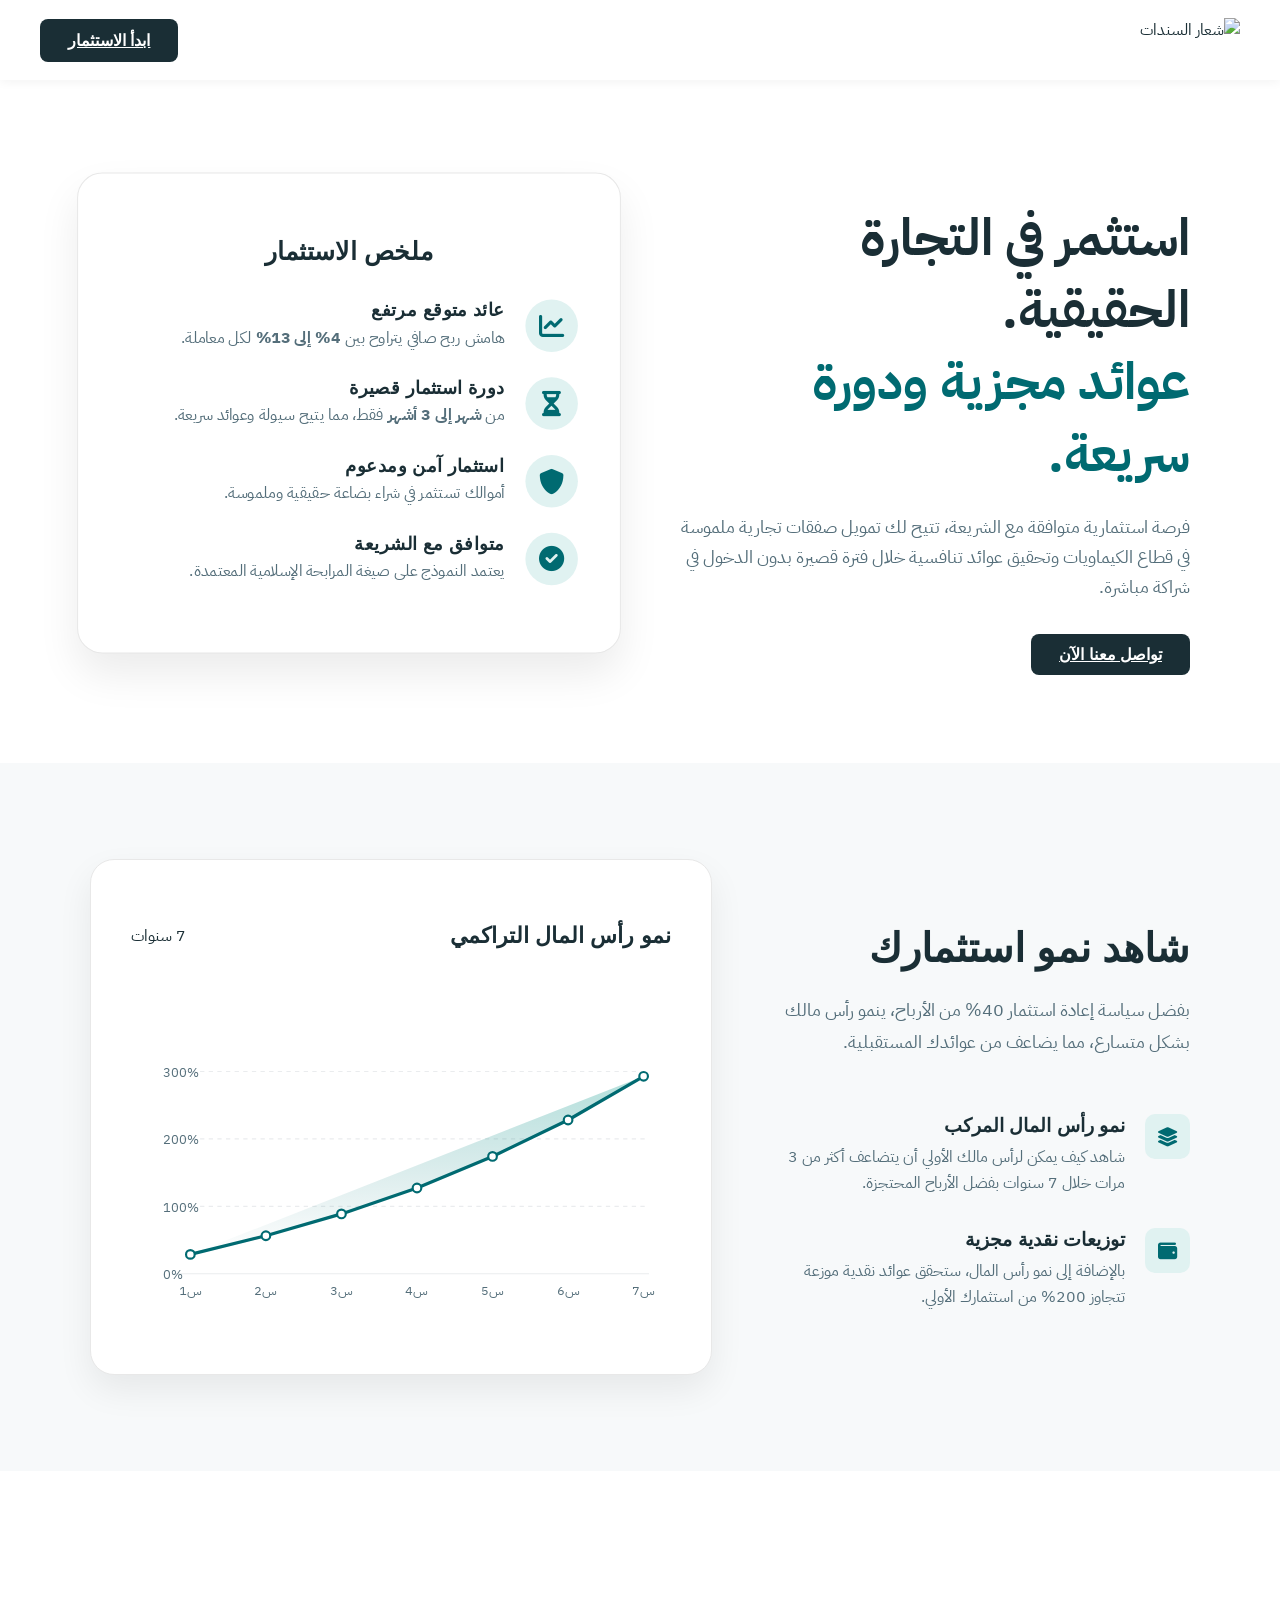
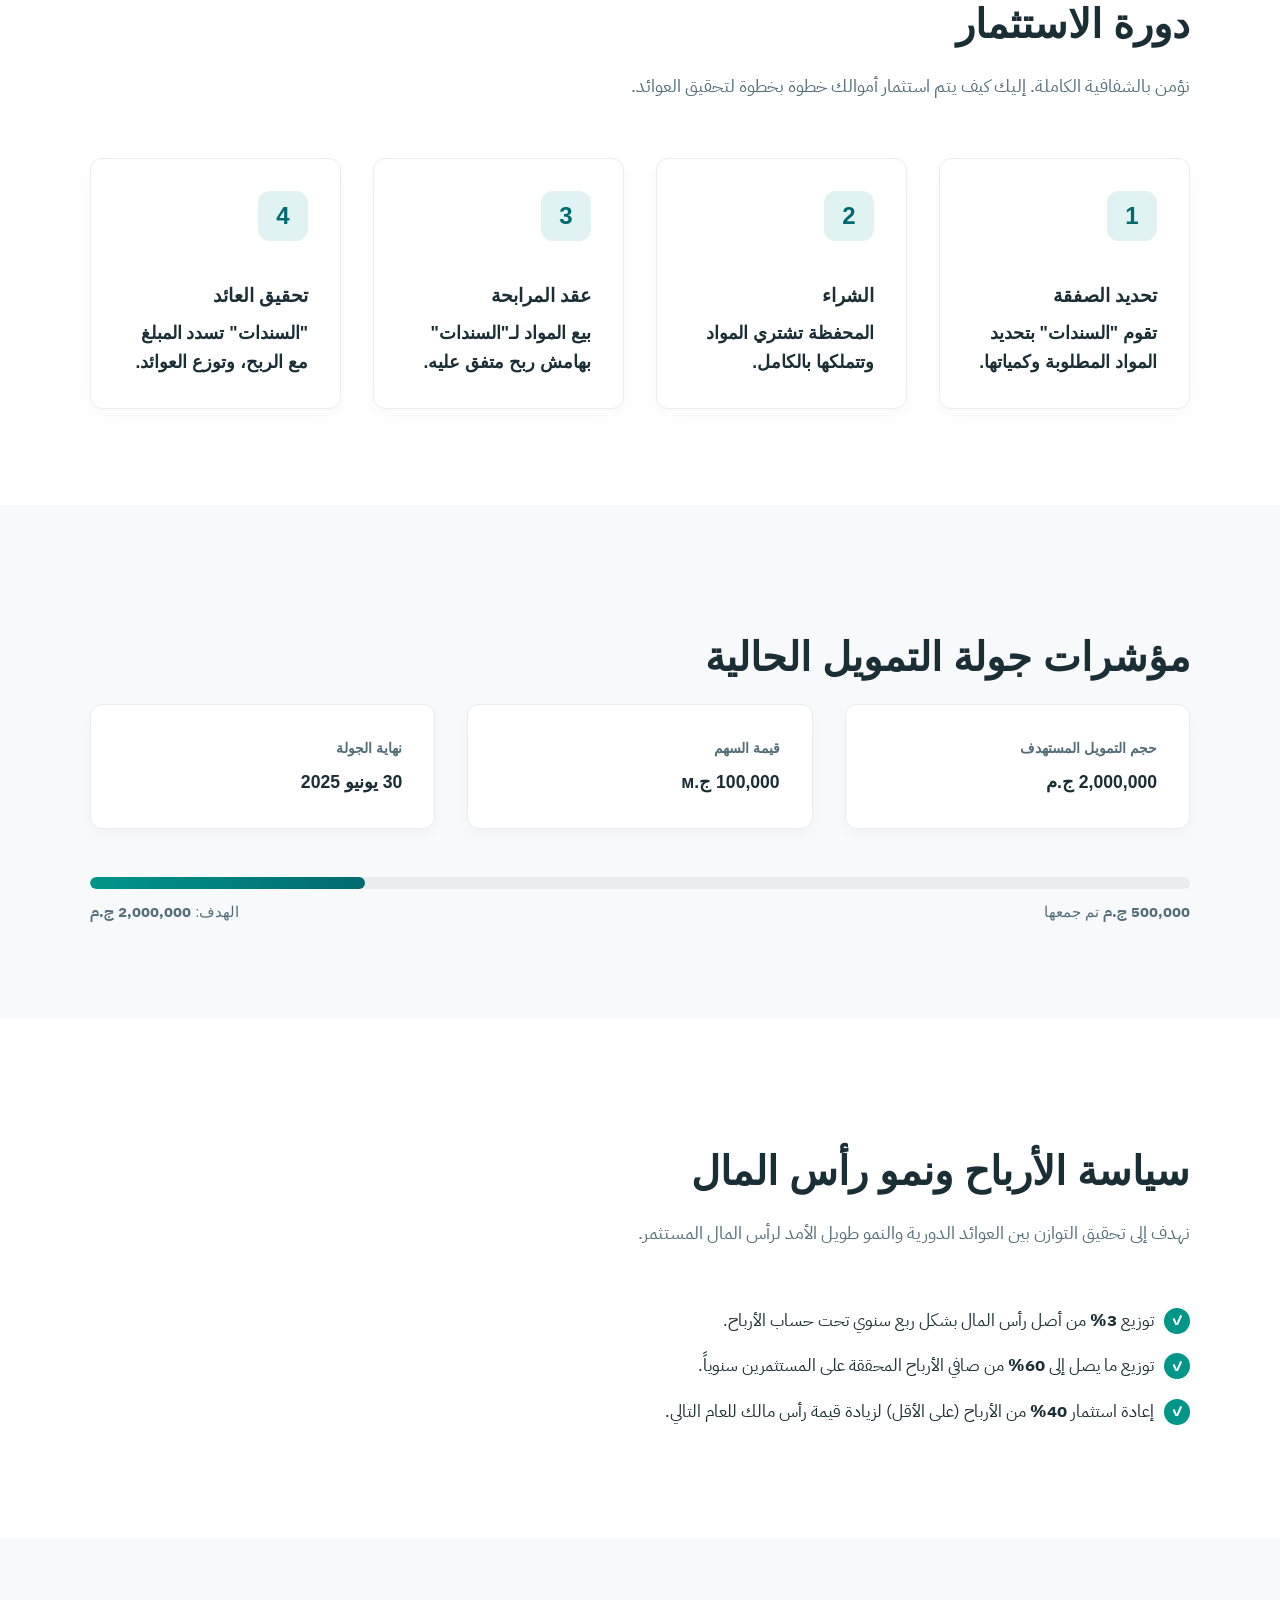
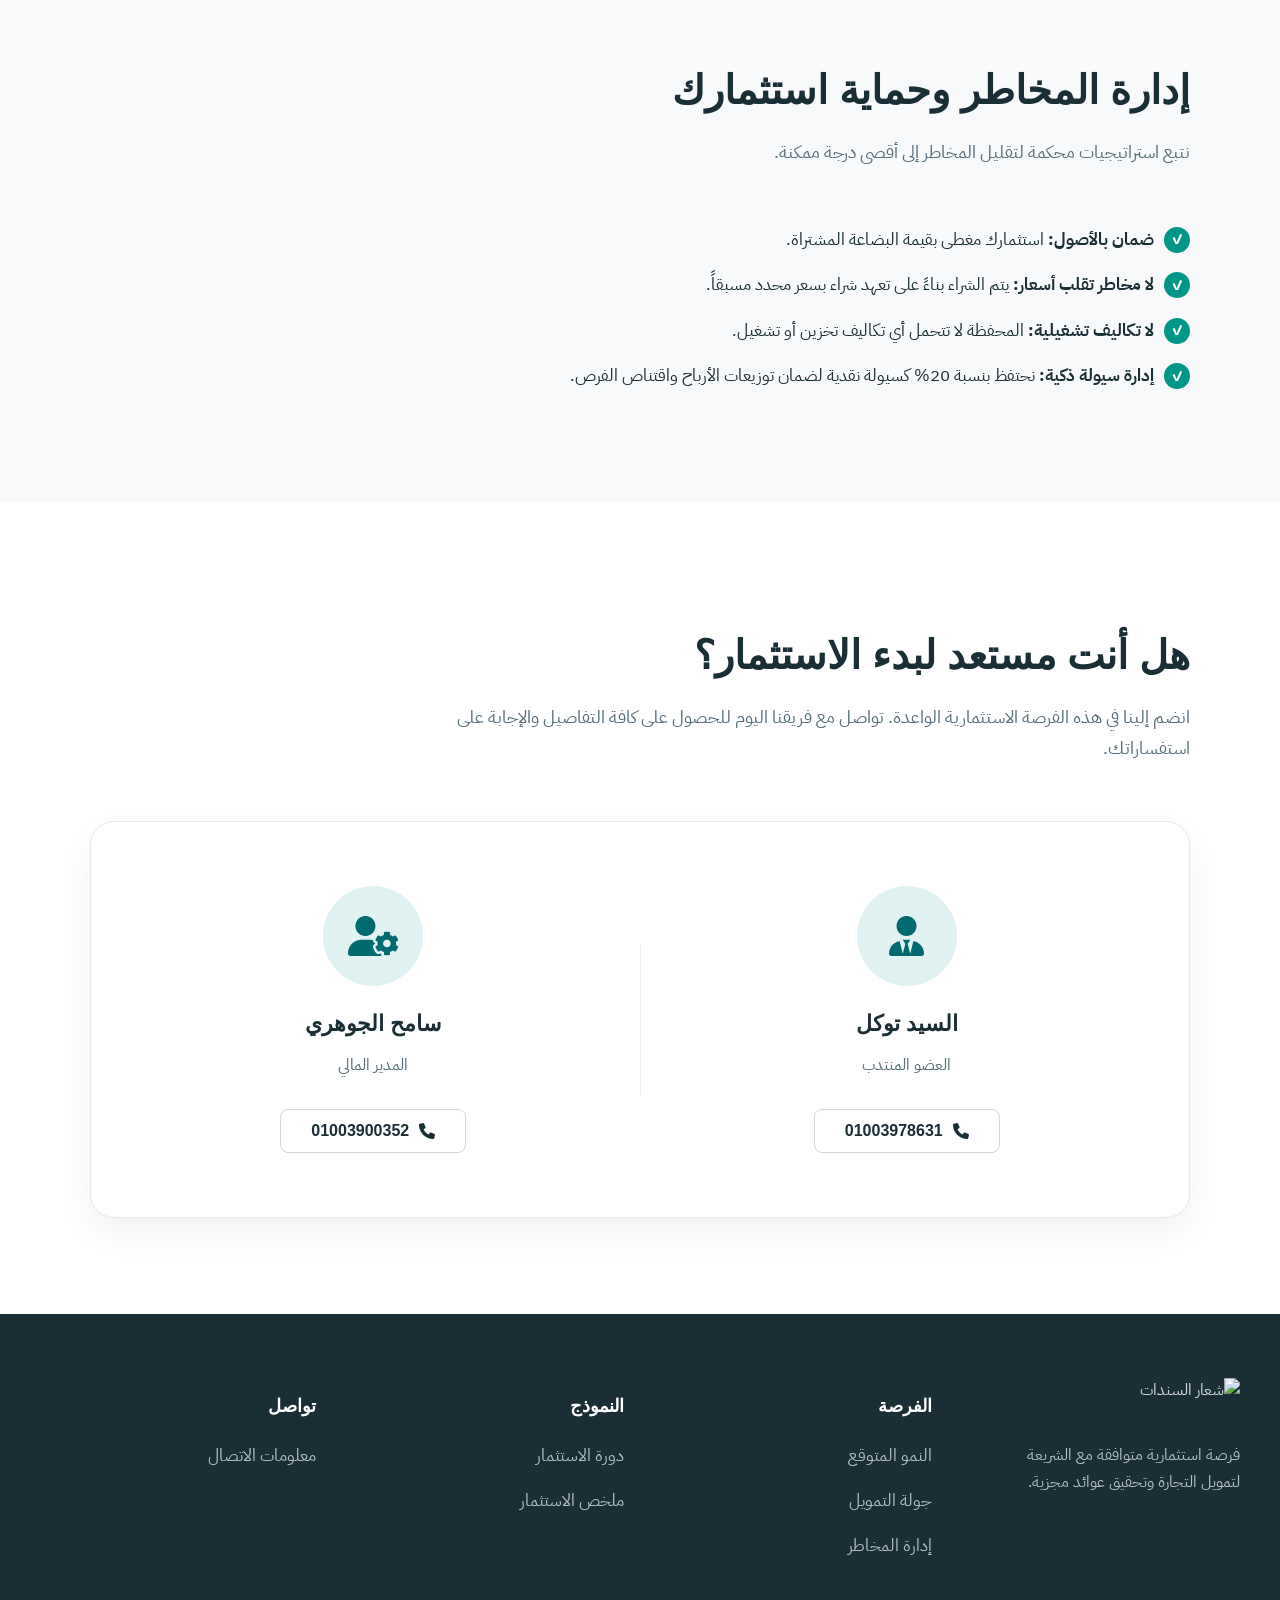
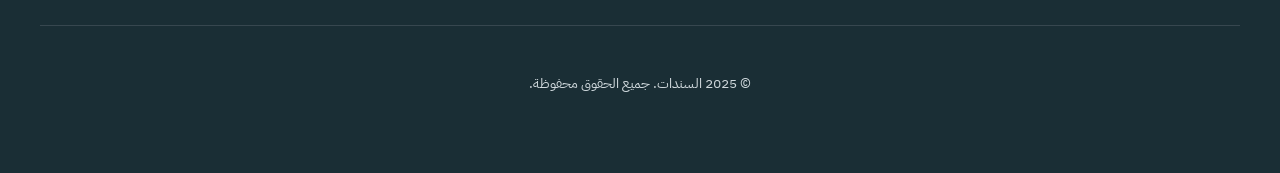
==== commit c5f032b6: "Update index.html" ====
--- a/index.html
+++ b/index.html
@@ -500,44 +500,46 @@
     <main>
         <!-- Section 1: Hero -->
         <section class="section hero-section" id="hero-section">
-            <div class="hero-grid">
-                <div class="hero-text">
-                    <h1>استثمر في التجارة الحقيقية. <br><span class="highlight">عوائد مجزية ودورة سريعة.</span></h1>
-                    <p>فرصة استثمارية متوافقة مع الشريعة، تتيح لك تمويل صفقات تجارية ملموسة في قطاع الكيماويات وتحقيق عوائد تنافسية خلال فترة قصيرة بدون الدخول في شراكة مباشرة.</p>
-                     <a href="#contact-section" class="cta-button">تواصل معنا الآن</a>
-                </div>
-                
-                <!-- Investment Snapshot Artifact -->
-                <div class="investment-snapshot">
-                    <div class="snapshot-header">
-                         <h2>ملخص الاستثمار</h2>
-                    </div>
-                    <div class="snapshot-item">
-                        <div class="icon"><i class="fas fa-chart-line"></i></div>
-                        <div class="snapshot-item-text">
-                            <h3>عائد متوقع مرتفع</h3>
-                            <p>هامش ربح صافي يتراوح بين <strong>4% إلى 13%</strong> لكل معاملة.</p>
+            <div class="section-content-wrapper">
+                <div class="hero-grid">
+                    <div class="hero-text">
+                        <h1>استثمر في التجارة الحقيقية. <br><span class="highlight">عوائد مجزية ودورة سريعة.</span></h1>
+                        <p>فرصة استثمارية متوافقة مع الشريعة، تتيح لك تمويل صفقات تجارية ملموسة في قطاع الكيماويات وتحقيق عوائد تنافسية خلال فترة قصيرة بدون الدخول في شراكة مباشرة.</p>
+                         <a href="#contact-section" class="cta-button">تواصل معنا الآن</a>
+                    </div>
+                    
+                    <!-- Investment Snapshot Artifact -->
+                    <div class="investment-snapshot">
+                        <div class="snapshot-header">
+                             <h2>ملخص الاستثمار</h2>
                         </div>
-                    </div>
-                    <div class="snapshot-item">
-                        <div class="icon"><i class="fas fa-hourglass-half"></i></div>
-                        <div class="snapshot-item-text">
-                            <h3>دورة استثمار قصيرة</h3>
-                            <p>من <strong>شهر إلى 3 أشهر</strong> فقط، مما يتيح سيولة وعوائد سريعة.</p>
+                        <div class="snapshot-item">
+                            <div class="icon"><i class="fas fa-chart-line"></i></div>
+                            <div class="snapshot-item-text">
+                                <h3>عائد متوقع مرتفع</h3>
+                                <p>هامش ربح صافي يتراوح بين <strong>4% إلى 13%</strong> لكل معاملة.</p>
+                            </div>
                         </div>
-                    </div>
-                     <div class="snapshot-item">
-                        <div class="icon"><i class="fas fa-shield-alt"></i></div>
-                        <div class="snapshot-item-text">
-                            <h3>استثمار آمن ومدعوم</h3>
-                            <p>أموالك تستثمر في شراء بضاعة حقيقية وملموسة.</p>
+                        <div class="snapshot-item">
+                            <div class="icon"><i class="fas fa-hourglass-half"></i></div>
+                            <div class="snapshot-item-text">
+                                <h3>دورة استثمار قصيرة</h3>
+                                <p>من <strong>شهر إلى 3 أشهر</strong> فقط، مما يتيح سيولة وعوائد سريعة.</p>
+                            </div>
                         </div>
-                    </div>
-                    <div class="snapshot-item">
-                        <div class="icon"><i class="fas fa-check-circle"></i></div>
-                        <div class="snapshot-item-text">
-                            <h3>متوافق مع الشريعة</h3>
-                            <p>يعتمد النموذج على صيغة المرابحة الإسلامية المعتمدة.</p>
+                         <div class="snapshot-item">
+                            <div class="icon"><i class="fas fa-shield-alt"></i></div>
+                            <div class="snapshot-item-text">
+                                <h3>استثمار آمن ومدعوم</h3>
+                                <p>أموالك تستثمر في شراء بضاعة حقيقية وملموسة.</p>
+                            </div>
+                        </div>
+                        <div class="snapshot-item">
+                            <div class="icon"><i class="fas fa-check-circle"></i></div>
+                            <div class="snapshot-item-text">
+                                <h3>متوافق مع الشريعة</h3>
+                                <p>يعتمد النموذج على صيغة المرابحة الإسلامية المعتمدة.</p>
+                            </div>
                         </div>
                     </div>
                 </div>
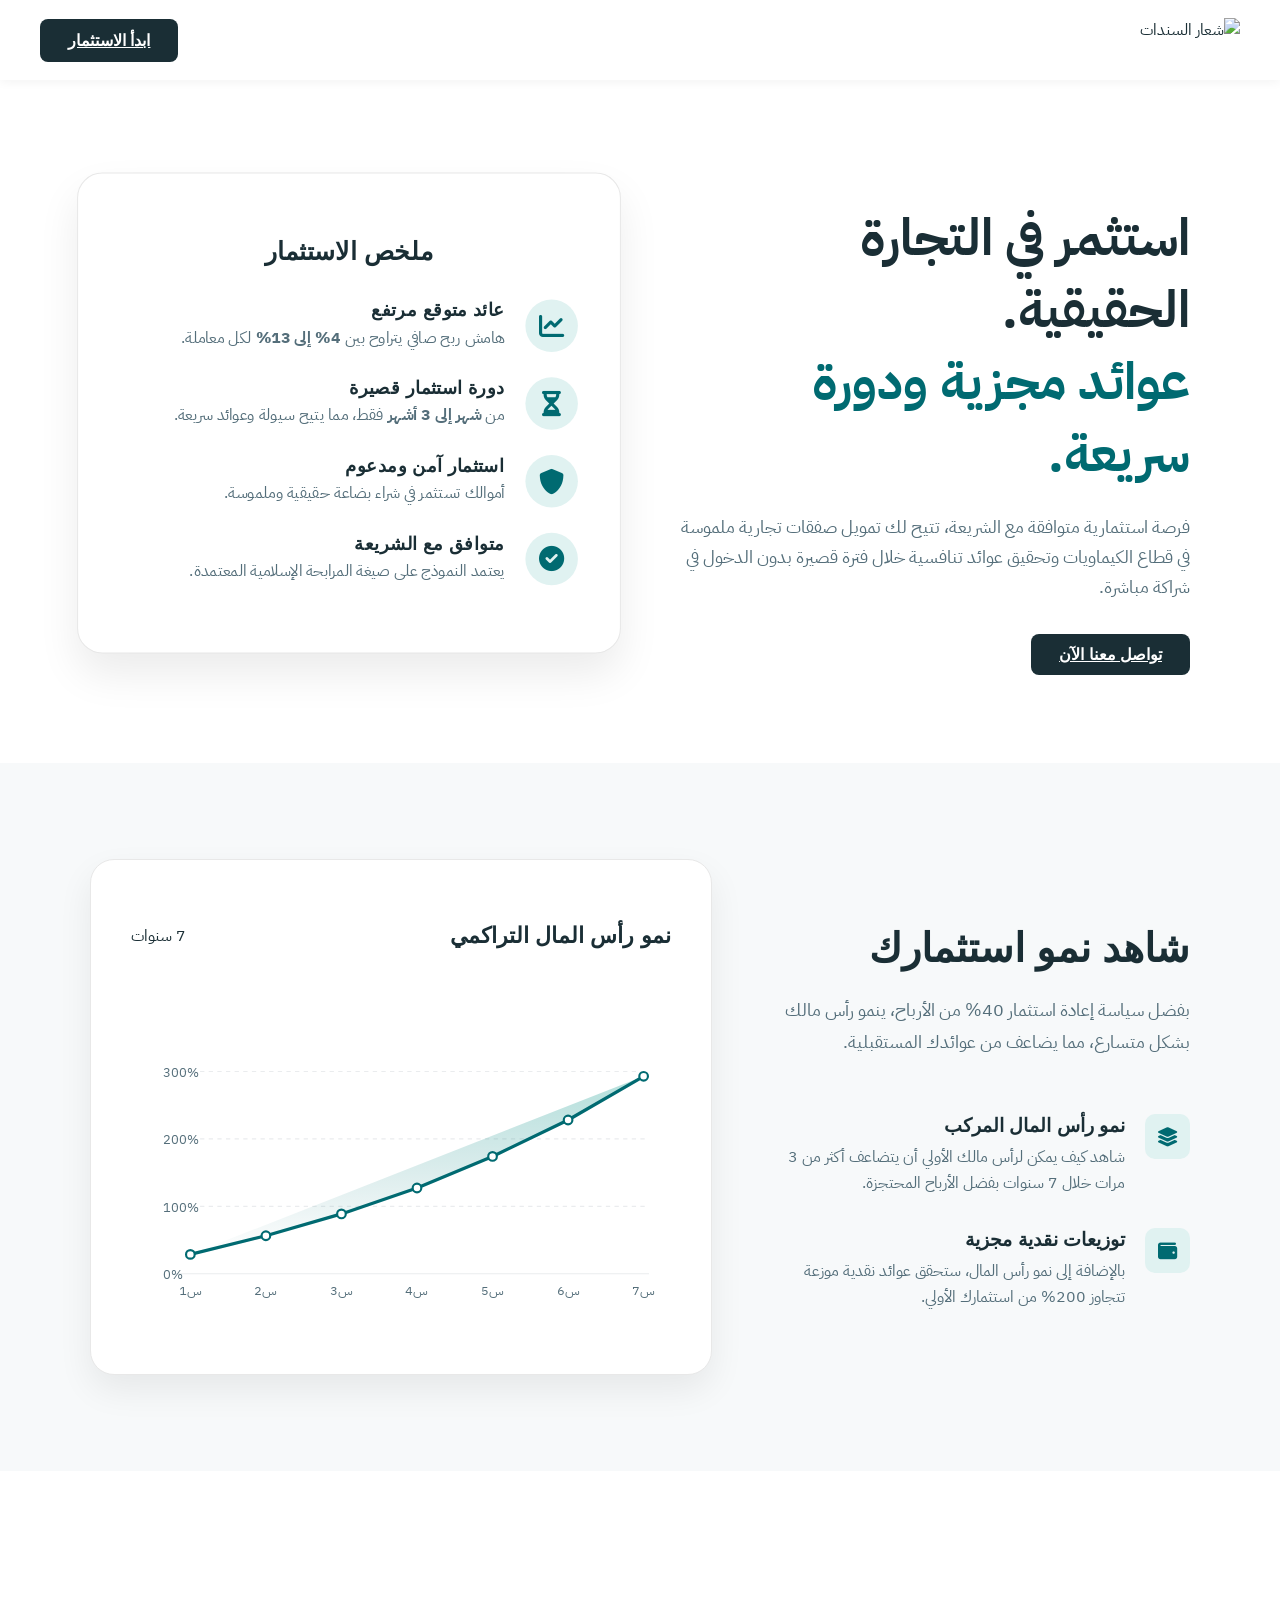
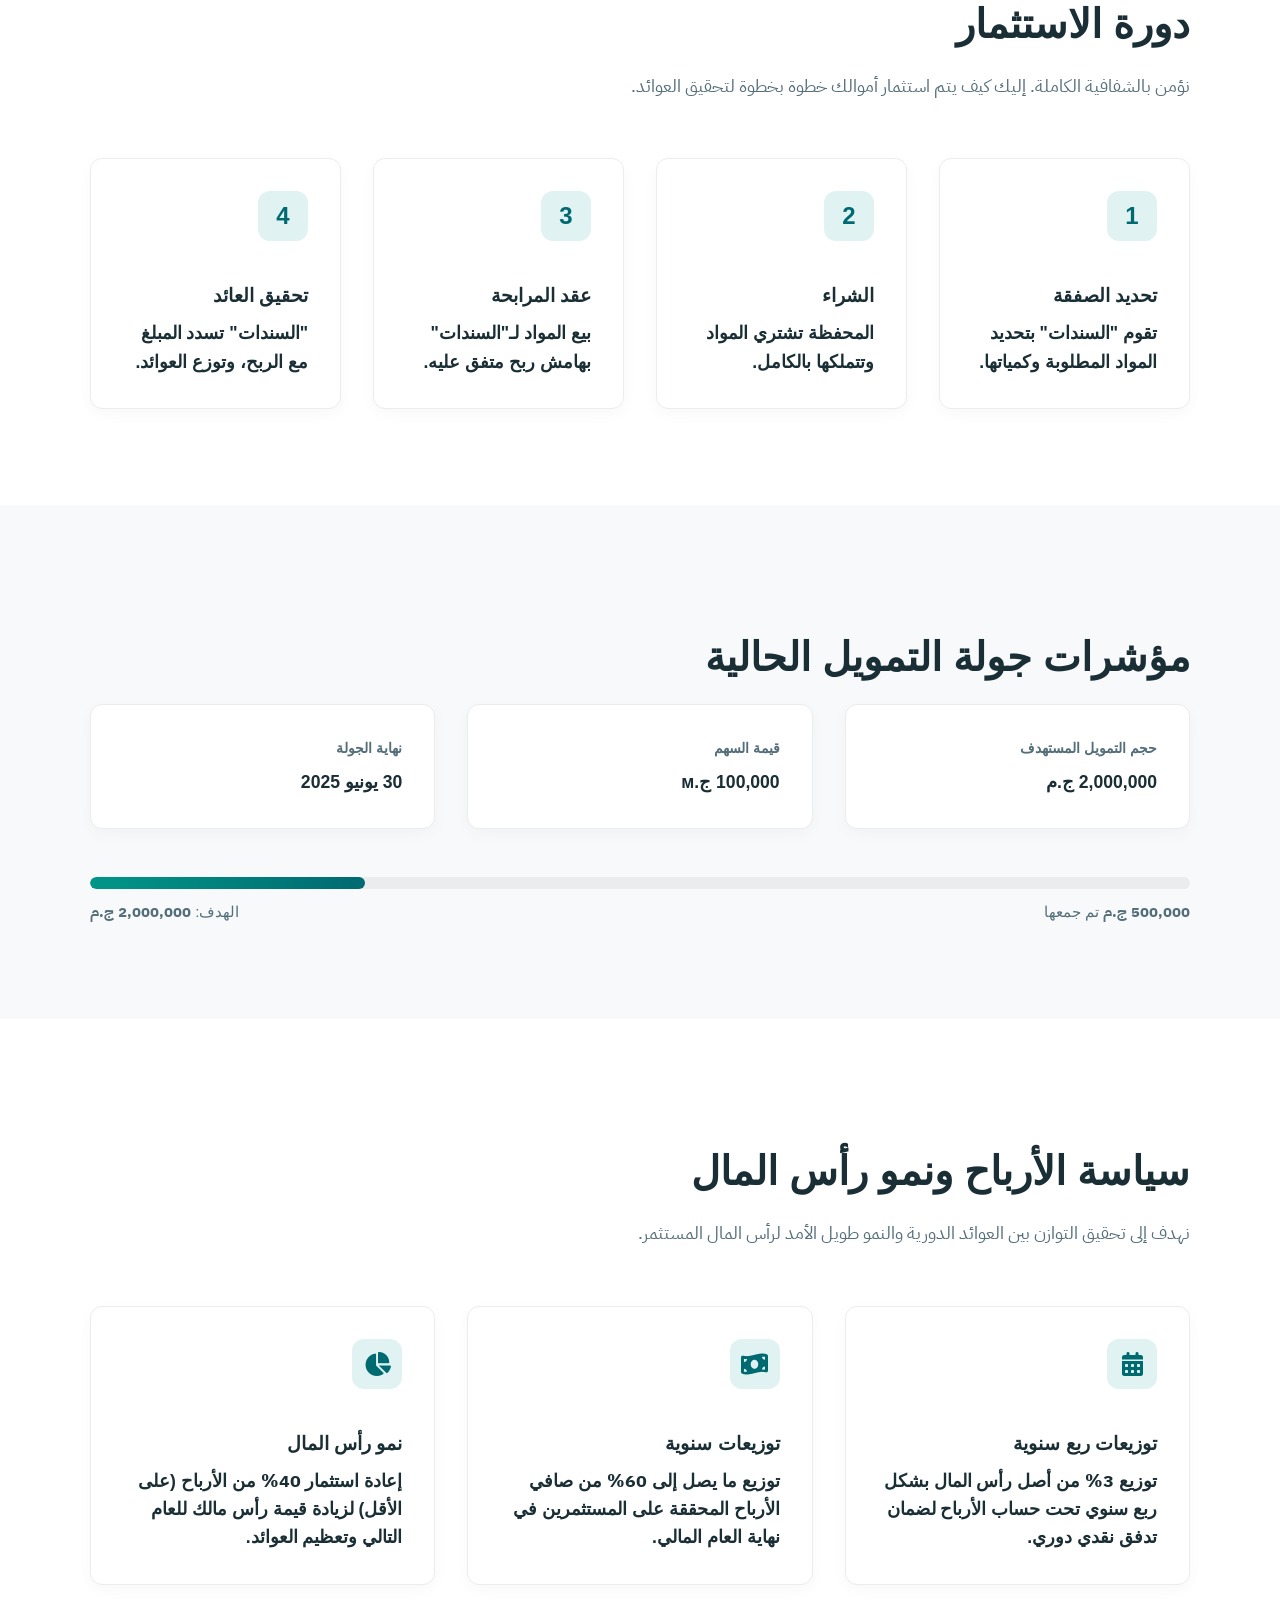
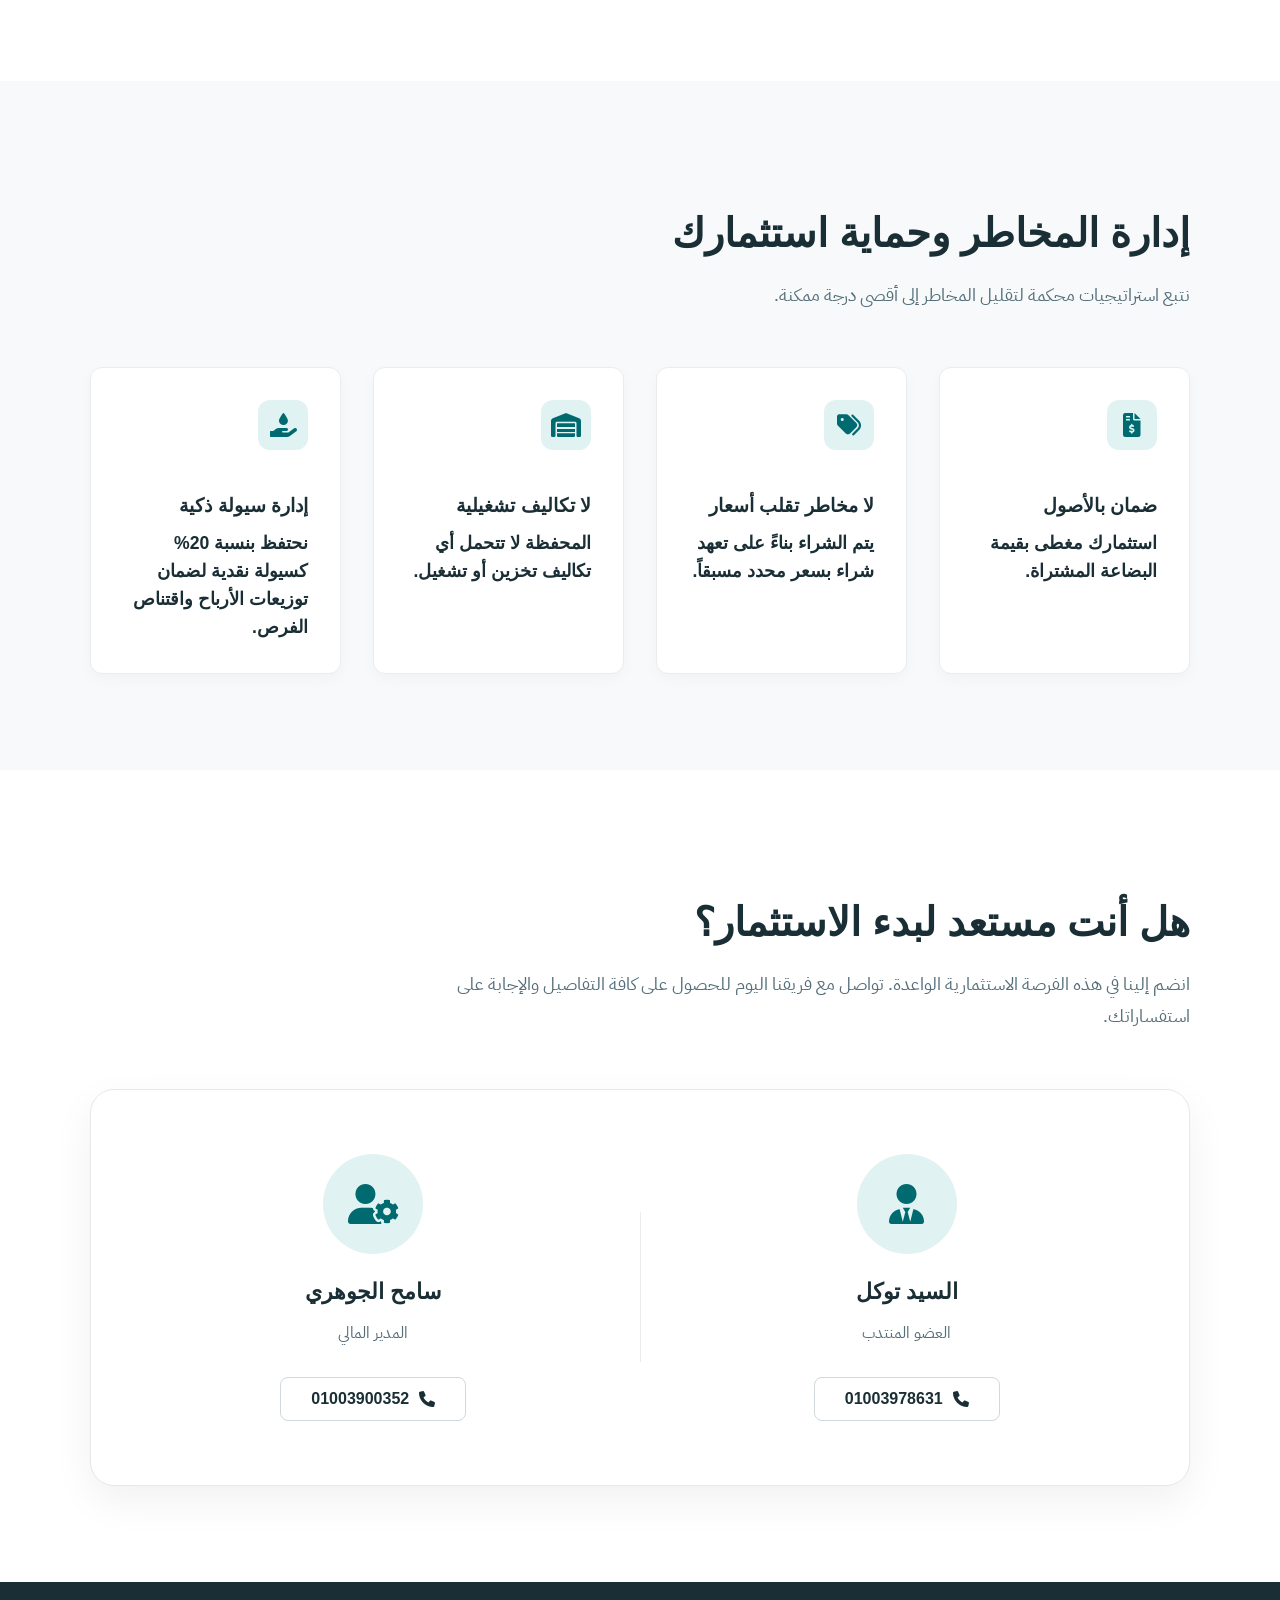
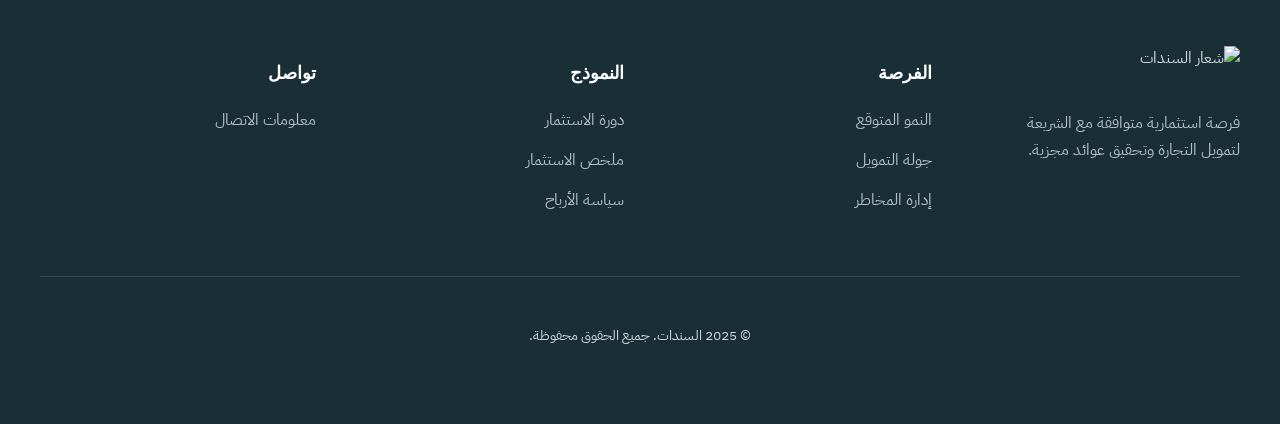
==== commit 23db58fc: "Update index.html" ====
--- a/index.html
+++ b/index.html
@@ -225,36 +225,6 @@
             text-align: right;
         }
         
-        /* --- List Styling --- */
-        ul {
-            list-style: none;
-            padding: 0; 
-            max-width: 800px;
-        }
-        ul li {
-            font-size: 1.05rem;
-            line-height: 1.75;
-            margin-bottom: 1rem;
-            padding-right: 2.25rem;
-            position: relative;
-        }
-        ul li::before {
-            content: "✓"; 
-            color: #FFFFFF;
-            background-color: #009688;
-            font-weight: bold;
-            display: inline-flex;
-            align-items: center;
-            justify-content: center;
-            width: 26px;
-            height: 26px;
-            border-radius: 50%;
-            position: absolute;
-            right: 0;
-            top: 2px;
-            font-size: 0.9rem;
-        }
-
         /* --- Progress Bar --- */
         .progress-bar-wrapper {
             margin-top: 3rem;
@@ -663,15 +633,27 @@
         </section>
 
         <!-- Section 5: Dividend Policy -->
-        <section class="section">
+        <section class="section" id="dividend-policy-section">
             <div class="section-content-wrapper">
                 <h2 class="section-title">سياسة الأرباح ونمو رأس المال</h2>
                 <p class="section-description">نهدف إلى تحقيق التوازن بين العوائد الدورية والنمو طويل الأمد لرأس المال المستثمر.</p>
-                 <ul>
-                    <li>توزيع <strong>3%</strong> من أصل رأس المال بشكل ربع سنوي تحت حساب الأرباح.</li>
-                    <li>توزيع ما يصل إلى <strong>60%</strong> من صافي الأرباح المحققة على المستثمرين سنوياً.</li>
-                    <li>إعادة استثمار <strong>40%</strong> من الأرباح (على الأقل) لزيادة قيمة رأس مالك للعام التالي.</li>
-                </ul>
+                 <div class="card-grid">
+                    <div class="card">
+                        <div class="icon"><i class="fas fa-calendar-alt"></i></div>
+                        <h3>توزيعات ربع سنوية</h3>
+                        <p>توزيع <strong>3%</strong> من أصل رأس المال بشكل ربع سنوي تحت حساب الأرباح لضمان تدفق نقدي دوري.</p>
+                    </div>
+                    <div class="card">
+                        <div class="icon"><i class="fas fa-money-bill-wave"></i></div>
+                        <h3>توزيعات سنوية</h3>
+                        <p>توزيع ما يصل إلى <strong>60%</strong> من صافي الأرباح المحققة على المستثمرين في نهاية العام المالي.</p>
+                    </div>
+                    <div class="card">
+                        <div class="icon"><i class="fas fa-chart-pie"></i></div>
+                        <h3>نمو رأس المال</h3>
+                        <p>إعادة استثمار <strong>40%</strong> من الأرباح (على الأقل) لزيادة قيمة رأس مالك للعام التالي وتعظيم العوائد.</p>
+                    </div>
+                </div>
             </div>
         </section>
 
@@ -680,12 +662,28 @@
              <div class="section-content-wrapper">
                 <h2 class="section-title">إدارة المخاطر وحماية استثمارك</h2>
                 <p class="section-description">نتبع استراتيجيات محكمة لتقليل المخاطر إلى أقصى درجة ممكنة.</p>
-                 <ul>
-                    <li><strong>ضمان بالأصول:</strong> استثمارك مغطى بقيمة البضاعة المشتراة.</li>
-                    <li><strong>لا مخاطر تقلب أسعار:</strong> يتم الشراء بناءً على تعهد شراء بسعر محدد مسبقاً.</li>
-                    <li><strong>لا تكاليف تشغيلية:</strong> المحفظة لا تتحمل أي تكاليف تخزين أو تشغيل.</li>
-                    <li><strong>إدارة سيولة ذكية:</strong> نحتفظ بنسبة 20% كسيولة نقدية لضمان توزيعات الأرباح واقتناص الفرص.</li>
-                </ul>
+                 <div class="card-grid" style="grid-template-columns: repeat(auto-fit, minmax(240px, 1fr));">
+                    <div class="card">
+                        <div class="icon"><i class="fas fa-file-invoice-dollar"></i></div>
+                        <h3>ضمان بالأصول</h3>
+                        <p>استثمارك مغطى بقيمة البضاعة المشتراة.</p>
+                    </div>
+                    <div class="card">
+                        <div class="icon"><i class="fas fa-tags"></i></div>
+                        <h3>لا مخاطر تقلب أسعار</h3>
+                        <p>يتم الشراء بناءً على تعهد شراء بسعر محدد مسبقاً.</p>
+                    </div>
+                    <div class="card">
+                        <div class="icon"><i class="fas fa-warehouse"></i></div>
+                        <h3>لا تكاليف تشغيلية</h3>
+                        <p>المحفظة لا تتحمل أي تكاليف تخزين أو تشغيل.</p>
+                    </div>
+                     <div class="card">
+                        <div class="icon"><i class="fas fa-hand-holding-water"></i></div>
+                        <h3>إدارة سيولة ذكية</h3>
+                        <p>نحتفظ بنسبة 20% كسيولة نقدية لضمان توزيعات الأرباح واقتناص الفرص.</p>
+                    </div>
+                </div>
             </div>
         </section>
 
@@ -737,6 +735,7 @@
                 <ul>
                     <li><a href="#cycle-section">دورة الاستثمار</a></li>
                     <li><a href="#hero-section">ملخص الاستثمار</a></li>
+                    <li><a href="#dividend-policy-section">سياسة الأرباح</a></li>
                 </ul>
             </div>
             <div class="footer-col">
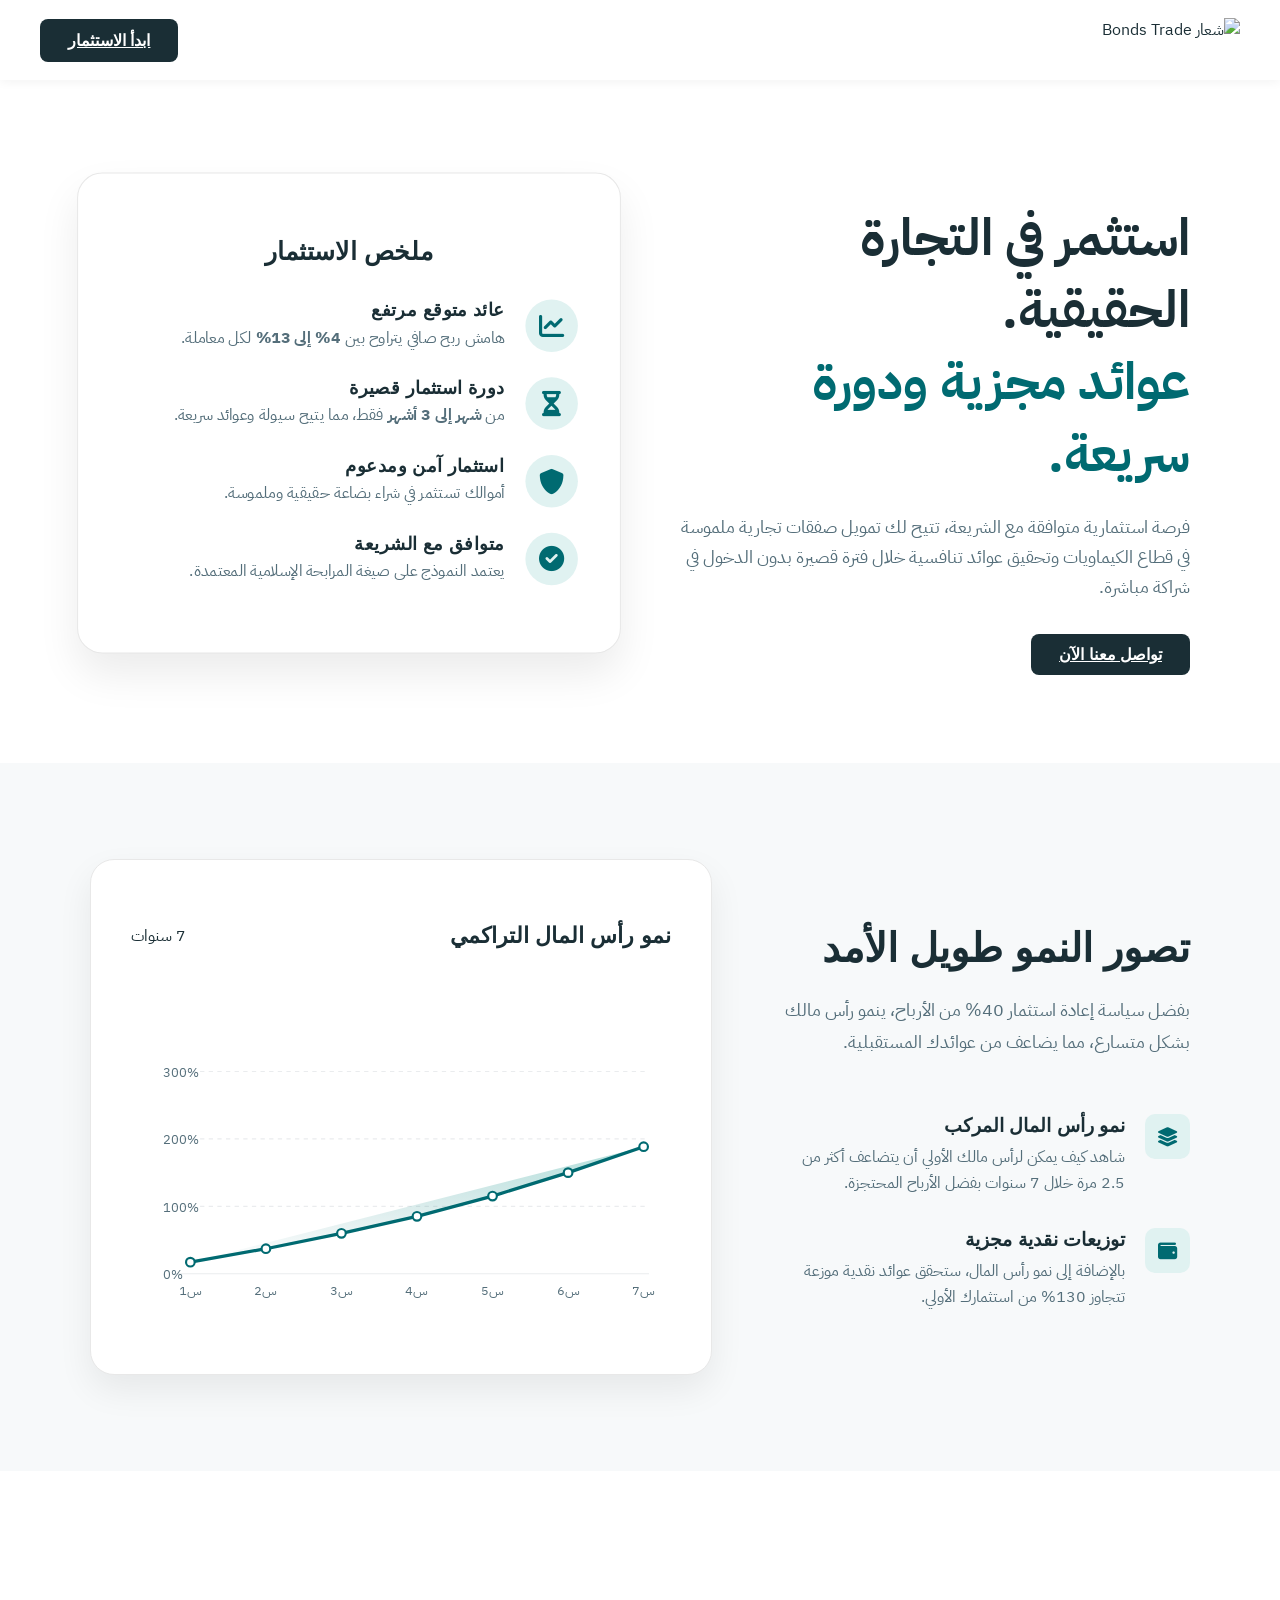
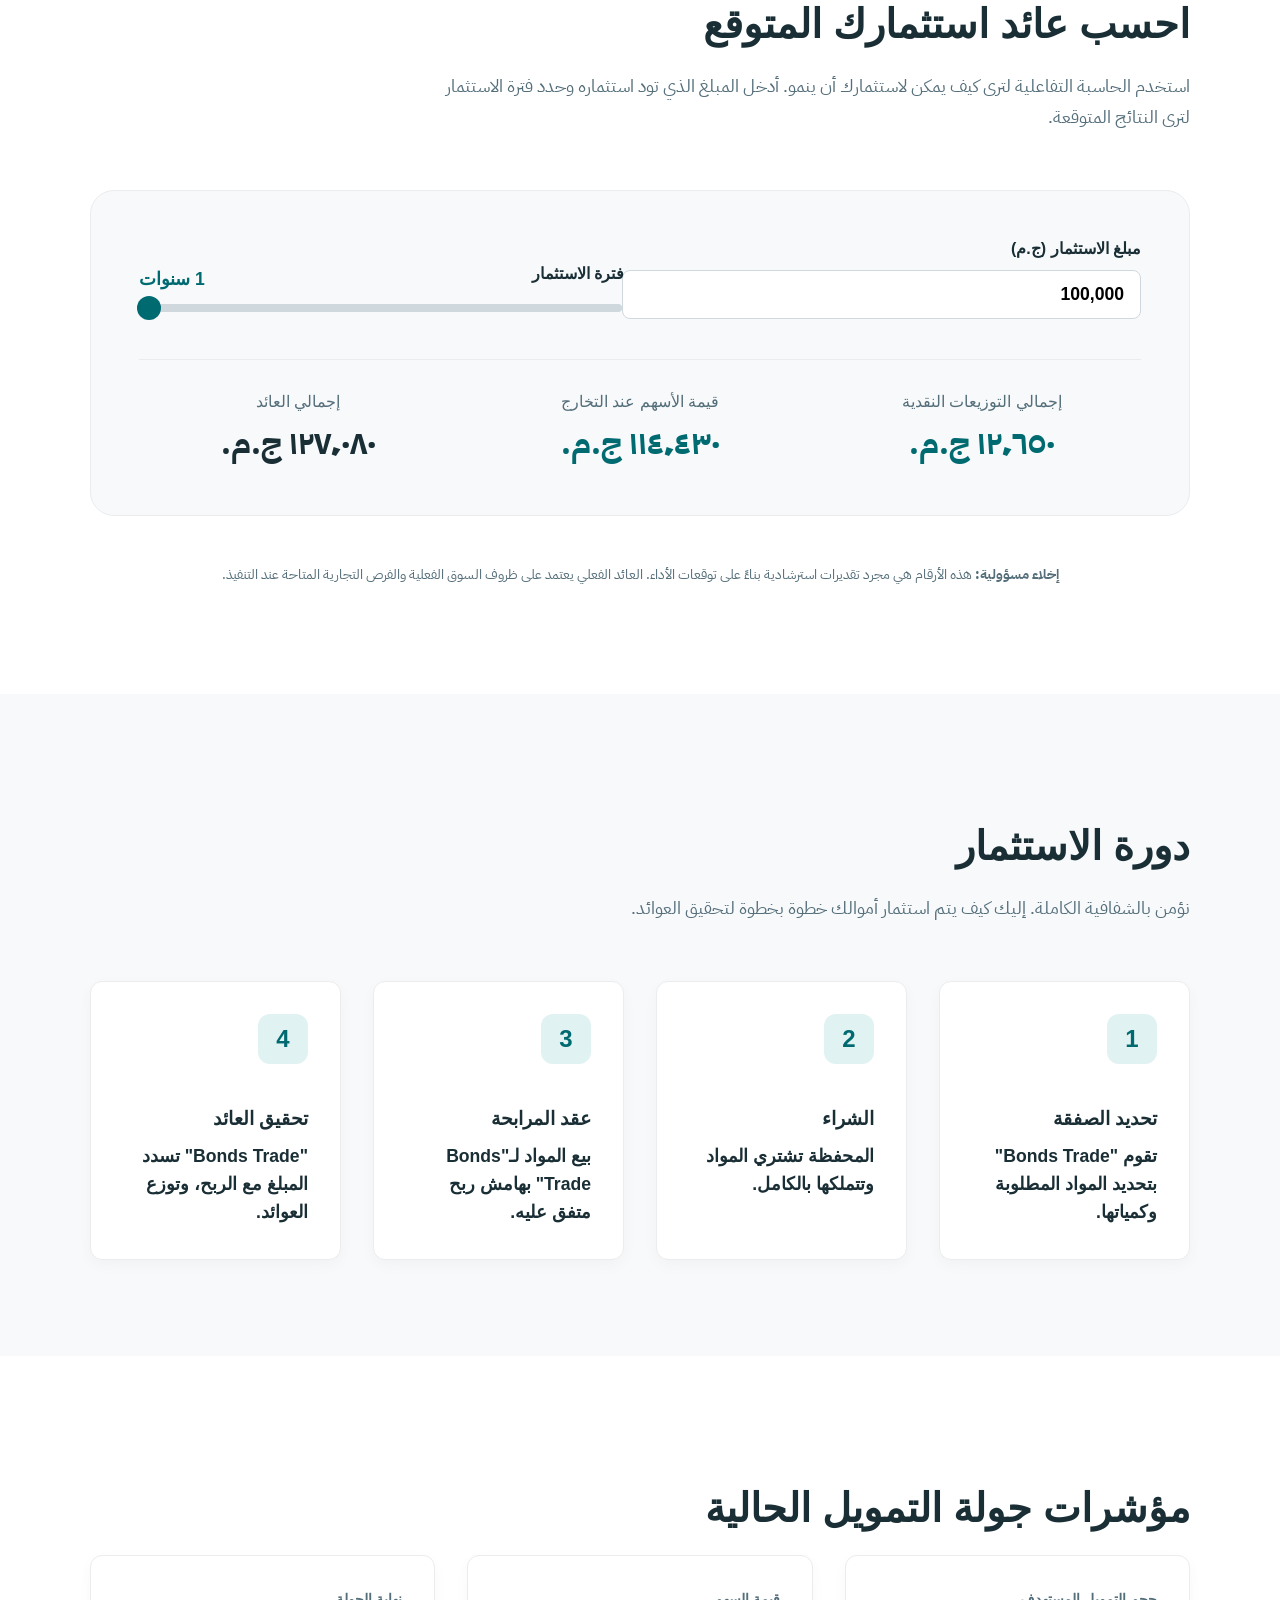
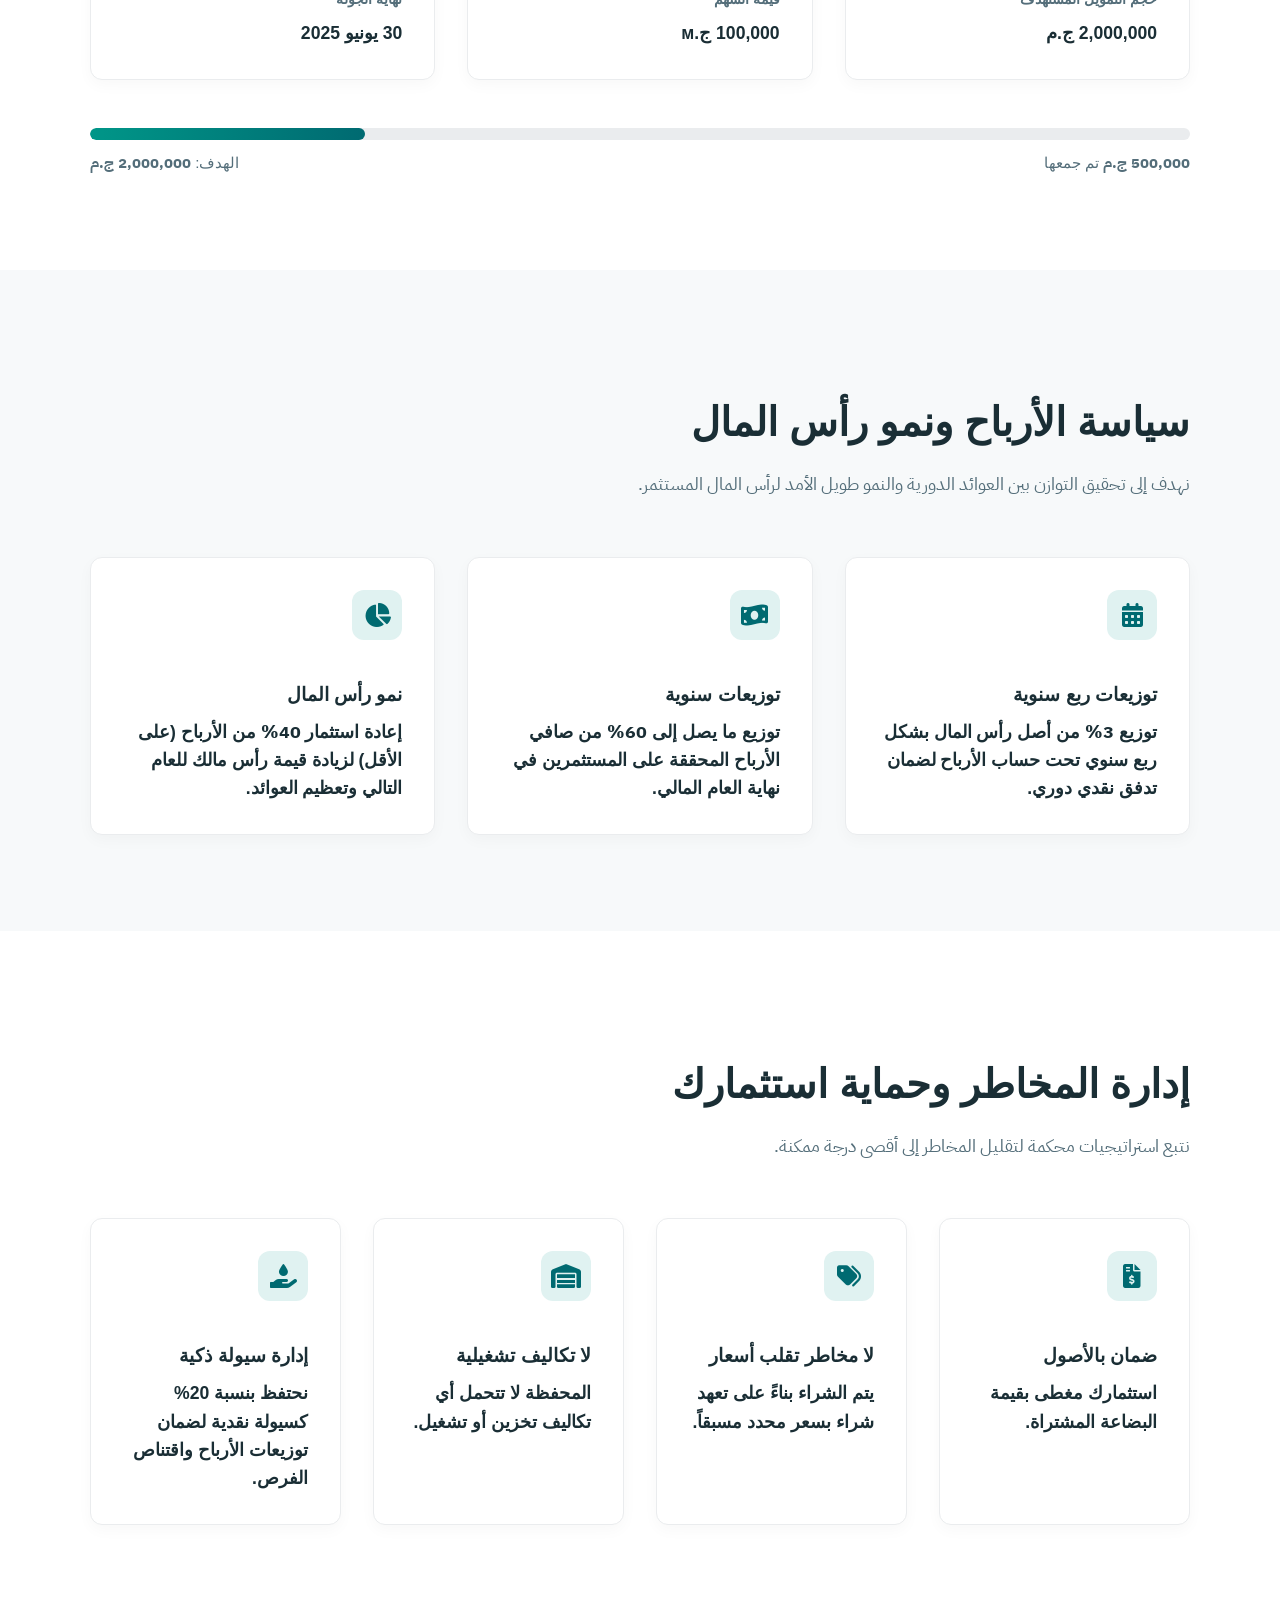
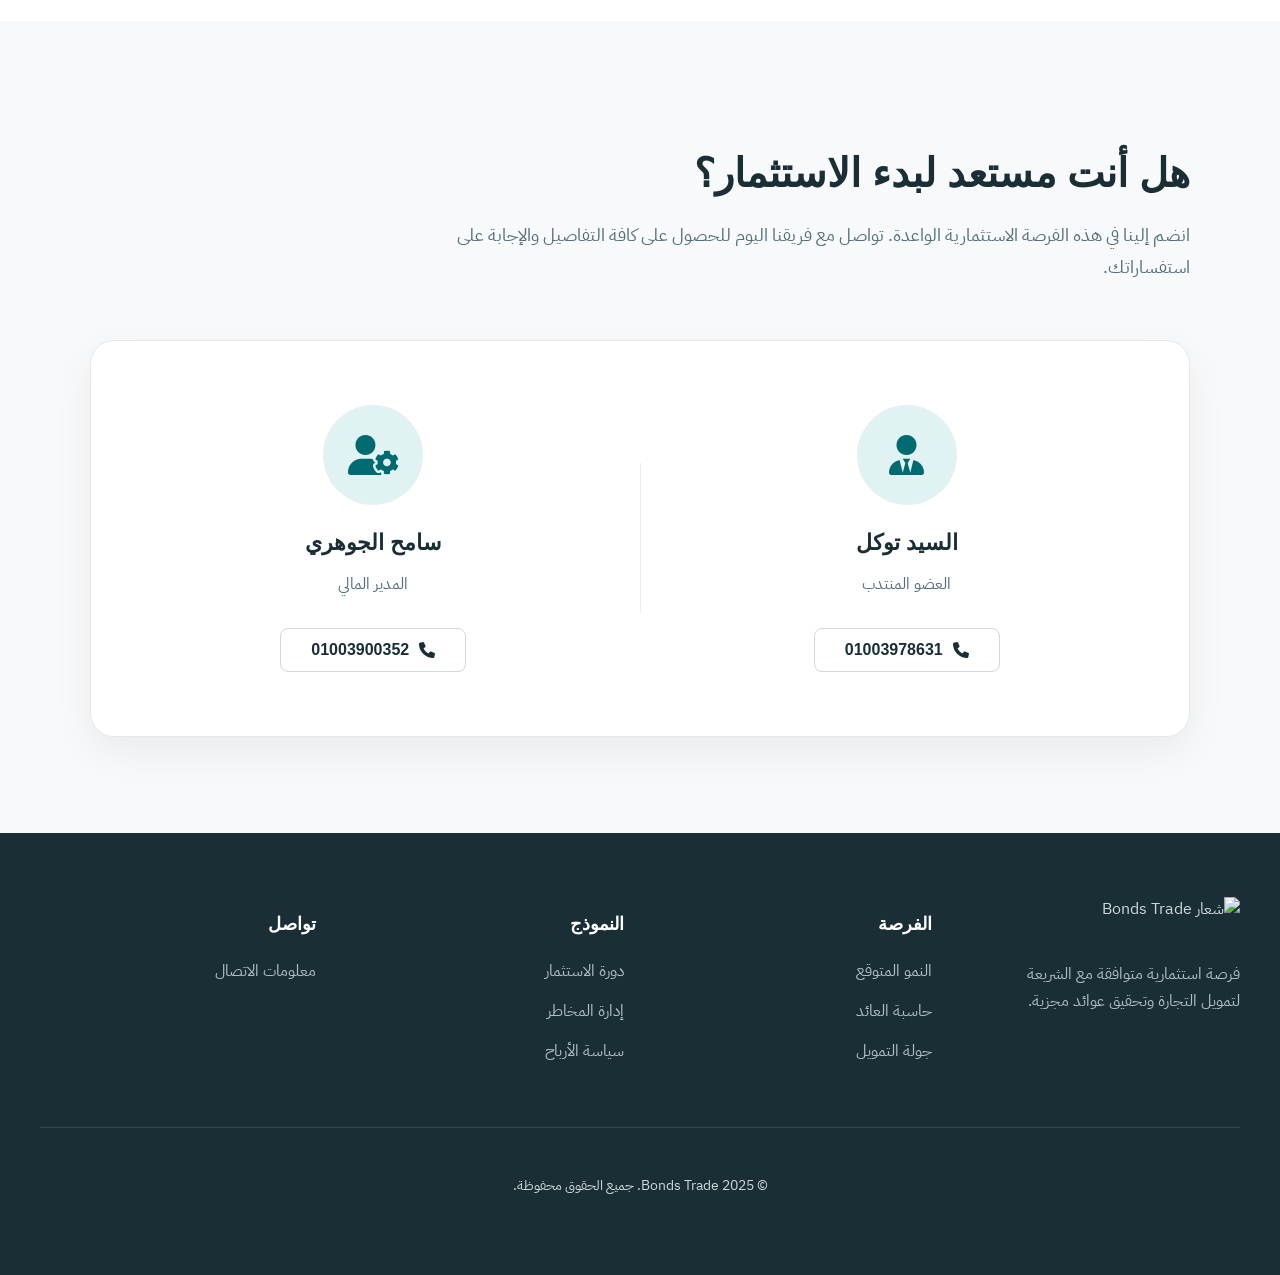
==== commit 5b5175aa: "Update index.html" ====
--- a/index.html
+++ b/index.html
@@ -3,7 +3,7 @@
 <head>
     <meta charset="UTF-8">
     <meta name="viewport" content="width=device-width, initial-scale=1.0">
-    <title>محفظة السندات الاستثمارية | عائد مجزي في تمويل التجارة</title>
+    <title>محفظة Bonds Trade الاستثمارية | عائد مجزي في تمويل التجارة</title>
     <script src="https://cdn.tailwindcss.com"></script>
     <link rel="preconnect" href="https://fonts.googleapis.com">
     <link rel="preconnect" href="https://fonts.gstatic.com" crossorigin>
@@ -252,8 +252,105 @@
             margin-top: 0.75rem;
         }
         
-        /* --- ROI Section --- */
-        .roi-grid {
+        /* --- ROI Calculator Section (Minimal) --- */
+        .roi-calculator-container {
+            background-color: #F7F9FA;
+            border-radius: 1.5rem;
+            padding: 3rem;
+            border: 1px solid #EAECEE;
+        }
+        .calculator-controls {
+            display: grid;
+            grid-template-columns: repeat(auto-fit, minmax(250px, 1fr));
+            gap: 2rem;
+            align-items: end;
+            margin-bottom: 2.5rem;
+        }
+        .input-group label {
+            display: block;
+            font-size: 1rem;
+            font-weight: 600;
+            margin-bottom: 0.75rem;
+        }
+        .input-group input[type="text"] {
+            width: 100%;
+            padding: 0.8rem 1rem;
+            border-radius: 8px;
+            border: 1px solid #CFD8DC;
+            font-size: 1.1rem;
+            font-weight: 600;
+            text-align: right;
+        }
+        .input-group .range-label {
+            display: flex;
+            justify-content: space-between;
+            align-items: center;
+        }
+         .input-group .range-label span:last-child {
+            font-size: 1.1rem;
+            font-weight: 600;
+            color: #006A71;
+         }
+        .input-group input[type="range"] {
+            -webkit-appearance: none;
+            width: 100%;
+            height: 8px;
+            background: #CFD8DC;
+            border-radius: 5px;
+            outline: none;
+            direction: ltr;
+        }
+        .input-group input[type="range"]::-webkit-slider-thumb {
+            -webkit-appearance: none;
+            appearance: none;
+            width: 24px;
+            height: 24px;
+            background: #006A71;
+            cursor: pointer;
+            border-radius: 50%;
+        }
+        .input-group input[type="range"]::-moz-range-thumb {
+            width: 24px;
+            height: 24px;
+            background: #006A71;
+            cursor: pointer;
+            border-radius: 50%;
+        }
+
+        .calculator-results {
+            display: grid;
+            grid-template-columns: repeat(auto-fit, minmax(200px, 1fr));
+            gap: 1.5rem;
+            padding-top: 2rem;
+            border-top: 1px solid #EAECEE;
+        }
+        .calculator-results .result-card {
+            text-align: center;
+        }
+        .calculator-results .result-card h3 {
+            font-size: 1rem;
+            color: #546E7A;
+            font-weight: 500;
+            margin: 0 0 0.5rem 0;
+        }
+        .calculator-results .result-card p {
+            font-size: 2rem;
+            font-weight: 700;
+            color: #006A71;
+            margin: 0;
+        }
+         .calculator-results .result-card.total p {
+            color: #1A2E35;
+         }
+        .calculator-disclaimer {
+            font-size: 0.85rem;
+            color: #546E7A;
+            text-align: center;
+            margin-top: 3rem;
+        }
+
+        /* --- ROI Chart Section --- */
+        .roi-chart-grid {
             display: grid;
             grid-template-columns: 1fr 1.5fr;
             gap: 4rem;
@@ -425,7 +522,7 @@
         
         /* --- Responsive Design --- */
         @media (max-width: 992px) {
-            .hero-grid, .roi-grid { grid-template-columns: 1fr; gap: 3rem;}
+            .hero-grid, .roi-chart-grid { grid-template-columns: 1fr; gap: 3rem;}
             .hero-text, .roi-features { text-align: center; }
             .hero-text h1, .hero-text p { text-align: center; }
             .investment-snapshot { margin: 0 auto; transform: scale(1); }
@@ -445,7 +542,7 @@
             .hero-text h1 { font-size: 2.2rem; }
             .hero-text p { font-size: 1rem; }
             .card-grid { grid-template-columns: 1fr; }
-            .contact-section-wrapper {
+            .contact-section-wrapper, .roi-calculator-container {
                 grid-template-columns: 1fr;
                 gap: 3rem;
                 padding: 2.5rem 2rem;
@@ -462,7 +559,7 @@
     <!-- Fixed Header -->
     <header class="page-header">
         <div class="header-content">
-            <img src="https://i.ibb.co/QvWSCZft/bonds-logo-for-light-background.png" alt="شعار السندات" class="header-logo" onerror="this.onerror=null;this.src='https://placehold.co/150x45/FFFFFF/1A2E35?text=Bonds';">
+            <img src="https://i.ibb.co/QvWSCZft/bonds-logo-for-light-background.png" alt="شعار Bonds Trade" class="header-logo" onerror="this.onerror=null;this.src='https://placehold.co/150x45/FFFFFF/1A2E35?text=Bonds';">
             <a href="#contact-section" class="cta-button">ابدأ الاستثمار</a>
         </div>
     </header>
@@ -516,24 +613,24 @@
             </div>
         </section>
 
-        <!-- Section 2: Projected ROI -->
-        <section class="section" id="roi-section">
-            <div class="section-content-wrapper roi-grid">
+        <!-- Section 2: Static Growth Visualization -->
+        <section class="section" id="growth-projection-section">
+            <div class="section-content-wrapper roi-chart-grid">
                 <div class="roi-features">
-                    <h2 class="section-title">شاهد نمو استثمارك</h2>
+                    <h2 class="section-title">تصور النمو طويل الأمد</h2>
                     <p class="section-description">بفضل سياسة إعادة استثمار 40% من الأرباح، ينمو رأس مالك بشكل متسارع، مما يضاعف من عوائدك المستقبلية.</p>
                     <div class="feature-item">
                         <div class="icon"><i class="fas fa-layer-group"></i></div>
                         <div>
                             <h3>نمو رأس المال المركب</h3>
-                            <p>شاهد كيف يمكن لرأس مالك الأولي أن يتضاعف أكثر من 3 مرات خلال 7 سنوات بفضل الأرباح المحتجزة.</p>
+                            <p>شاهد كيف يمكن لرأس مالك الأولي أن يتضاعف أكثر من 2.5 مرة خلال 7 سنوات بفضل الأرباح المحتجزة.</p>
                         </div>
                     </div>
                     <div class="feature-item">
                         <div class="icon"><i class="fas fa-wallet"></i></div>
                         <div>
                             <h3>توزيعات نقدية مجزية</h3>
-                            <p>بالإضافة إلى نمو رأس المال، ستحقق عوائد نقدية موزعة تتجاوز 200% من استثمارك الأولي.</p>
+                            <p>بالإضافة إلى نمو رأس المال، ستحقق عوائد نقدية موزعة تتجاوز 130% من استثمارك الأولي.</p>
                         </div>
                     </div>
                 </div>
@@ -556,24 +653,24 @@
                         <text x="30" y="130" text-anchor="end" font-size="12" fill="#546E7A">200%</text>
                         <text x="30" y="67.5" text-anchor="end" font-size="12" fill="#546E7A">300%</text>
 
-                        <!-- Data points: Y value = 250 - (percentage * 225 / 300) -->
+                        <!-- Data points based on updated multipliers -->
                         <defs>
                             <linearGradient id="chartGradient" x1="0" x2="0" y1="0" y2="1">
                                 <stop offset="0%" stop-color="#009688" stop-opacity="0.3"/>
                                 <stop offset="100%" stop-color="#006A71" stop-opacity="0"/>
                             </linearGradient>
                         </defs>
-                        <polyline points="55,232 125,214.75 195,194.5 265,170.5 335,141.25 405,107.5 475,67" fill="url(#chartGradient)"/>
-                        <polyline points="55,232 125,214.75 195,194.5 265,170.5 335,141.25 405,107.5 475,67" fill="none" stroke="#006A71" stroke-width="3" stroke-linecap="round" stroke-linejoin="round"/>
+                        <polyline points="55,239.2 125,226.75 195,212.5 265,196.75 335,178 405,156.25 475,132.25" fill="url(#chartGradient)"/>
+                        <polyline points="55,239.2 125,226.75 195,212.5 265,196.75 335,178 405,156.25 475,132.25" fill="none" stroke="#006A71" stroke-width="3" stroke-linecap="round" stroke-linejoin="round"/>
                         
                         <!-- Data circles -->
-                        <circle cx="55" cy="232" r="4" fill="#FFFFFF" stroke="#006A71" stroke-width="2"/>
-                        <circle cx="125" cy="214.75" r="4" fill="#FFFFFF" stroke="#006A71" stroke-width="2"/>
-                        <circle cx="195" cy="194.5" r="4" fill="#FFFFFF" stroke="#006A71" stroke-width="2"/>
-                        <circle cx="265" cy="170.5" r="4" fill="#FFFFFF" stroke="#006A71" stroke-width="2"/>
-                        <circle cx="335" cy="141.25" r="4" fill="#FFFFFF" stroke="#006A71" stroke-width="2"/>
-                        <circle cx="405" cy="107.5" r="4" fill="#FFFFFF" stroke="#006A71" stroke-width="2"/>
-                        <circle cx="475" cy="67" r="4" fill="#FFFFFF" stroke="#006A71" stroke-width="2"/>
+                        <circle cx="55" cy="239.2" r="4" fill="#FFFFFF" stroke="#006A71" stroke-width="2"/>
+                        <circle cx="125" cy="226.75" r="4" fill="#FFFFFF" stroke="#006A71" stroke-width="2"/>
+                        <circle cx="195" cy="212.5" r="4" fill="#FFFFFF" stroke="#006A71" stroke-width="2"/>
+                        <circle cx="265" cy="196.75" r="4" fill="#FFFFFF" stroke="#006A71" stroke-width="2"/>
+                        <circle cx="335" cy="178" r="4" fill="#FFFFFF" stroke="#006A71" stroke-width="2"/>
+                        <circle cx="405" cy="156.25" r="4" fill="#FFFFFF" stroke="#006A71" stroke-width="2"/>
+                        <circle cx="475" cy="132.25" r="4" fill="#FFFFFF" stroke="#006A71" stroke-width="2"/>
 
                         <!-- X-axis labels -->
                          <text x="55" y="270" text-anchor="middle" font-size="12" fill="#546E7A">س1</text>
@@ -587,22 +684,62 @@
                 </div>
             </div>
         </section>
-
-        <!-- Section 3: How it works -->
+        
+        <!-- Section 3: Projected ROI Calculator -->
+        <section class="section" id="roi-calculator-section">
+            <div class="section-content-wrapper">
+                 <h2 class="section-title">احسب عائد استثمارك المتوقع</h2>
+                 <p class="section-description">استخدم الحاسبة التفاعلية لترى كيف يمكن لاستثمارك أن ينمو. أدخل المبلغ الذي تود استثماره وحدد فترة الاستثمار لترى النتائج المتوقعة.</p>
+                 <div class="roi-calculator-container">
+                     <div class="calculator-controls">
+                        <div class="input-group">
+                            <label for="investmentAmount">مبلغ الاستثمار (ج.م)</label>
+                            <input type="text" id="investmentAmount" value="100,000" dir="ltr">
+                        </div>
+                        <div class="input-group">
+                            <div class="range-label">
+                                <label for="investmentPeriod">فترة الاستثمار</label>
+                                <span id="yearsLabel">1 سنوات</span>
+                            </div>
+                            <input type="range" id="investmentPeriod" min="1" max="7" value="1" step="1">
+                        </div>
+                    </div>
+                    <div class="calculator-results">
+                        <div class="result-card">
+                            <h3>إجمالي التوزيعات النقدية</h3>
+                            <p id="dividendsResult">12,652 ج.م</p>
+                        </div>
+                        <div class="result-card">
+                            <h3>قيمة الأسهم عند التخارج</h3>
+                            <p id="exitValueResult">114,434 ج.م</p>
+                        </div>
+                         <div class="result-card total">
+                            <h3>إجمالي العائد</h3>
+                            <p id="totalReturnResult">127,086 ج.م</p>
+                        </div>
+                    </div>
+                 </div>
+                 <p class="calculator-disclaimer">
+                    <strong>إخلاء مسؤولية:</strong> هذه الأرقام هي مجرد تقديرات استرشادية بناءً على توقعات الأداء. العائد الفعلي يعتمد على ظروف السوق الفعلية والفرص التجارية المتاحة عند التنفيذ.
+                 </p>
+            </div>
+        </section>
+
+        <!-- Section 4: How it works -->
         <section class="section" id="cycle-section">
             <div class="section-content-wrapper">
                 <h2 class="section-title">دورة الاستثمار</h2>
                 <p class="section-description">نؤمن بالشفافية الكاملة. إليك كيف يتم استثمار أموالك خطوة بخطوة لتحقيق العوائد.</p>
                 <div class="card-grid" style="grid-template-columns: repeat(auto-fit, minmax(240px, 1fr));">
-                    <div class="card"><div class="icon">1</div><h3>تحديد الصفقة</h3><p>تقوم "السندات" بتحديد المواد المطلوبة وكمياتها.</p></div>
+                    <div class="card"><div class="icon">1</div><h3>تحديد الصفقة</h3><p>تقوم "Bonds Trade" بتحديد المواد المطلوبة وكمياتها.</p></div>
                     <div class="card"><div class="icon">2</div><h3>الشراء</h3><p>المحفظة تشتري المواد وتتملكها بالكامل.</p></div>
-                    <div class="card"><div class="icon">3</div><h3>عقد المرابحة</h3><p>بيع المواد لـ"السندات" بهامش ربح متفق عليه.</p></div>
-                    <div class="card"><div class="icon">4</div><h3>تحقيق العائد</h3><p>"السندات" تسدد المبلغ مع الربح، وتوزع العوائد.</p></div>
+                    <div class="card"><div class="icon">3</div><h3>عقد المرابحة</h3><p>بيع المواد لـ"Bonds Trade" بهامش ربح متفق عليه.</p></div>
+                    <div class="card"><div class="icon">4</div><h3>تحقيق العائد</h3><p>"Bonds Trade" تسدد المبلغ مع الربح، وتوزع العوائد.</p></div>
                 </div>
             </div>
         </section>
 
-        <!-- Section 4: Funding Details -->
+        <!-- Section 5: Funding Details -->
         <section class="section" id="funding-section">
             <div class="section-content-wrapper">
                 <h2 class="section-title">مؤشرات جولة التمويل الحالية</h2>
@@ -632,7 +769,7 @@
             </div>
         </section>
 
-        <!-- Section 5: Dividend Policy -->
+        <!-- Section 6: Dividend Policy -->
         <section class="section" id="dividend-policy-section">
             <div class="section-content-wrapper">
                 <h2 class="section-title">سياسة الأرباح ونمو رأس المال</h2>
@@ -657,7 +794,7 @@
             </div>
         </section>
 
-        <!-- Section 6: Risk Management -->
+        <!-- Section 7: Risk Management -->
         <section class="section" id="risk-section">
              <div class="section-content-wrapper">
                 <h2 class="section-title">إدارة المخاطر وحماية استثمارك</h2>
@@ -687,7 +824,7 @@
             </div>
         </section>
 
-        <!-- Section 7: Call to Invest -->
+        <!-- Section 8: Call to Invest -->
         <section class="section" id="contact-section">
             <div class="section-content-wrapper">
                  <h2 class="section-title">هل أنت مستعد لبدء الاستثمار؟</h2>
@@ -719,22 +856,22 @@
     <footer class="page-footer">
        <div class="footer-grid">
             <div class="footer-col">
-                <img src="https://i.ibb.co/C3Cx2w26/bonds-logo-for-dark-background.png" alt="شعار السندات" class="header-logo" style="height: 50px; margin-bottom: 1.5rem;" onerror="this.onerror=null;this.src='https://placehold.co/150x50/1A2E35/FFFFFF?text=Bonds';">
+                <img src="https://i.ibb.co/C3Cx2w26/bonds-logo-for-dark-background.png" alt="شعار Bonds Trade" class="header-logo" style="height: 50px; margin-bottom: 1.5rem;" onerror="this.onerror=null;this.src='https://placehold.co/150x50/1A2E35/FFFFFF?text=Bonds';">
                 <p style="max-width: 250px; line-height: 1.7; color: #B0BEC5;">فرصة استثمارية متوافقة مع الشريعة لتمويل التجارة وتحقيق عوائد مجزية.</p>
             </div>
             <div class="footer-col">
                 <h3>الفرصة</h3>
                 <ul>
-                    <li><a href="#roi-section">النمو المتوقع</a></li>
+                    <li><a href="#growth-projection-section">النمو المتوقع</a></li>
+                    <li><a href="#roi-calculator-section">حاسبة العائد</a></li>
                     <li><a href="#funding-section">جولة التمويل</a></li>
-                    <li><a href="#risk-section">إدارة المخاطر</a></li>
                 </ul>
             </div>
             <div class="footer-col">
                 <h3>النموذج</h3>
                 <ul>
                     <li><a href="#cycle-section">دورة الاستثمار</a></li>
-                    <li><a href="#hero-section">ملخص الاستثمار</a></li>
+                    <li><a href="#risk-section">إدارة المخاطر</a></li>
                     <li><a href="#dividend-policy-section">سياسة الأرباح</a></li>
                 </ul>
             </div>
@@ -746,9 +883,72 @@
             </div>
        </div>
        <div class="footer-bottom">
-            <p>&copy; 2025 السندات. جميع الحقوق محفوظة.</p>
+            <p>&copy; 2025 Bonds Trade. جميع الحقوق محفوظة.</p>
        </div>
     </footer>
 
+    <script>
+        document.addEventListener('DOMContentLoaded', function () {
+            // ROI Calculator Elements
+            const investmentAmountInput = document.getElementById('investmentAmount');
+            const investmentPeriodSlider = document.getElementById('investmentPeriod');
+            const yearsLabel = document.getElementById('yearsLabel');
+            const dividendsResult = document.getElementById('dividendsResult');
+            const exitValueResult = document.getElementById('exitValueResult');
+            const totalReturnResult = document.getElementById('totalReturnResult');
+
+            // Final, corrected projection data based on the latest spreadsheet.
+            // Index 0 represents Year 1.
+            const capitalMultipliers = [1.1443, 1.3095, 1.4985, 1.7149, 1.9624, 2.2456, 2.5698];
+            const cumulativeDividends = [0.1265, 0.2713, 0.4370, 0.6266, 0.8435, 1.0918, 1.3759];
+
+            function formatCurrency(value) {
+                // Format to whole number and add currency symbol
+                return new Intl.NumberFormat('ar-EG', { style: 'currency', currency: 'EGP', minimumFractionDigits: 0, maximumFractionDigits: 0 }).format(value);
+            }
+
+            function calculateROI() {
+                // Sanitize and parse the input amount
+                let amount = parseFloat(investmentAmountInput.value.replace(/,/g, ''));
+                if (isNaN(amount) || amount < 0) {
+                    amount = 0;
+                }
+
+                const period = parseInt(investmentPeriodSlider.value); // 1 to 7
+                const index = period - 1; // 0 to 6 for array access
+
+                if (index >= 0 && index < capitalMultipliers.length) {
+                    const capitalMultiplier = capitalMultipliers[index];
+                    const dividendMultiplier = cumulativeDividends[index];
+
+                    const calculatedDividends = amount * dividendMultiplier;
+                    const calculatedExitValue = amount * capitalMultiplier;
+                    const totalReturn = calculatedDividends + calculatedExitValue;
+
+                    // Update UI
+                    dividendsResult.textContent = formatCurrency(calculatedDividends);
+                    exitValueResult.textContent = formatCurrency(calculatedExitValue);
+                    totalReturnResult.textContent = formatCurrency(totalReturn);
+                    yearsLabel.textContent = `${period} سنوات`;
+                }
+            }
+            
+            // Format input amount with commas on input
+            investmentAmountInput.addEventListener('input', (e) => {
+                let value = e.target.value.replace(/,/g, '');
+                if (!isNaN(value) && value.length > 0) {
+                    e.target.value = new Intl.NumberFormat('en-US').format(value);
+                }
+                 calculateROI();
+            });
+
+            // Add event listeners
+            investmentPeriodSlider.addEventListener('input', calculateROI);
+            
+            // Initial calculation on page load
+            calculateROI();
+        });
+    </script>
+
 </body>
 </html>
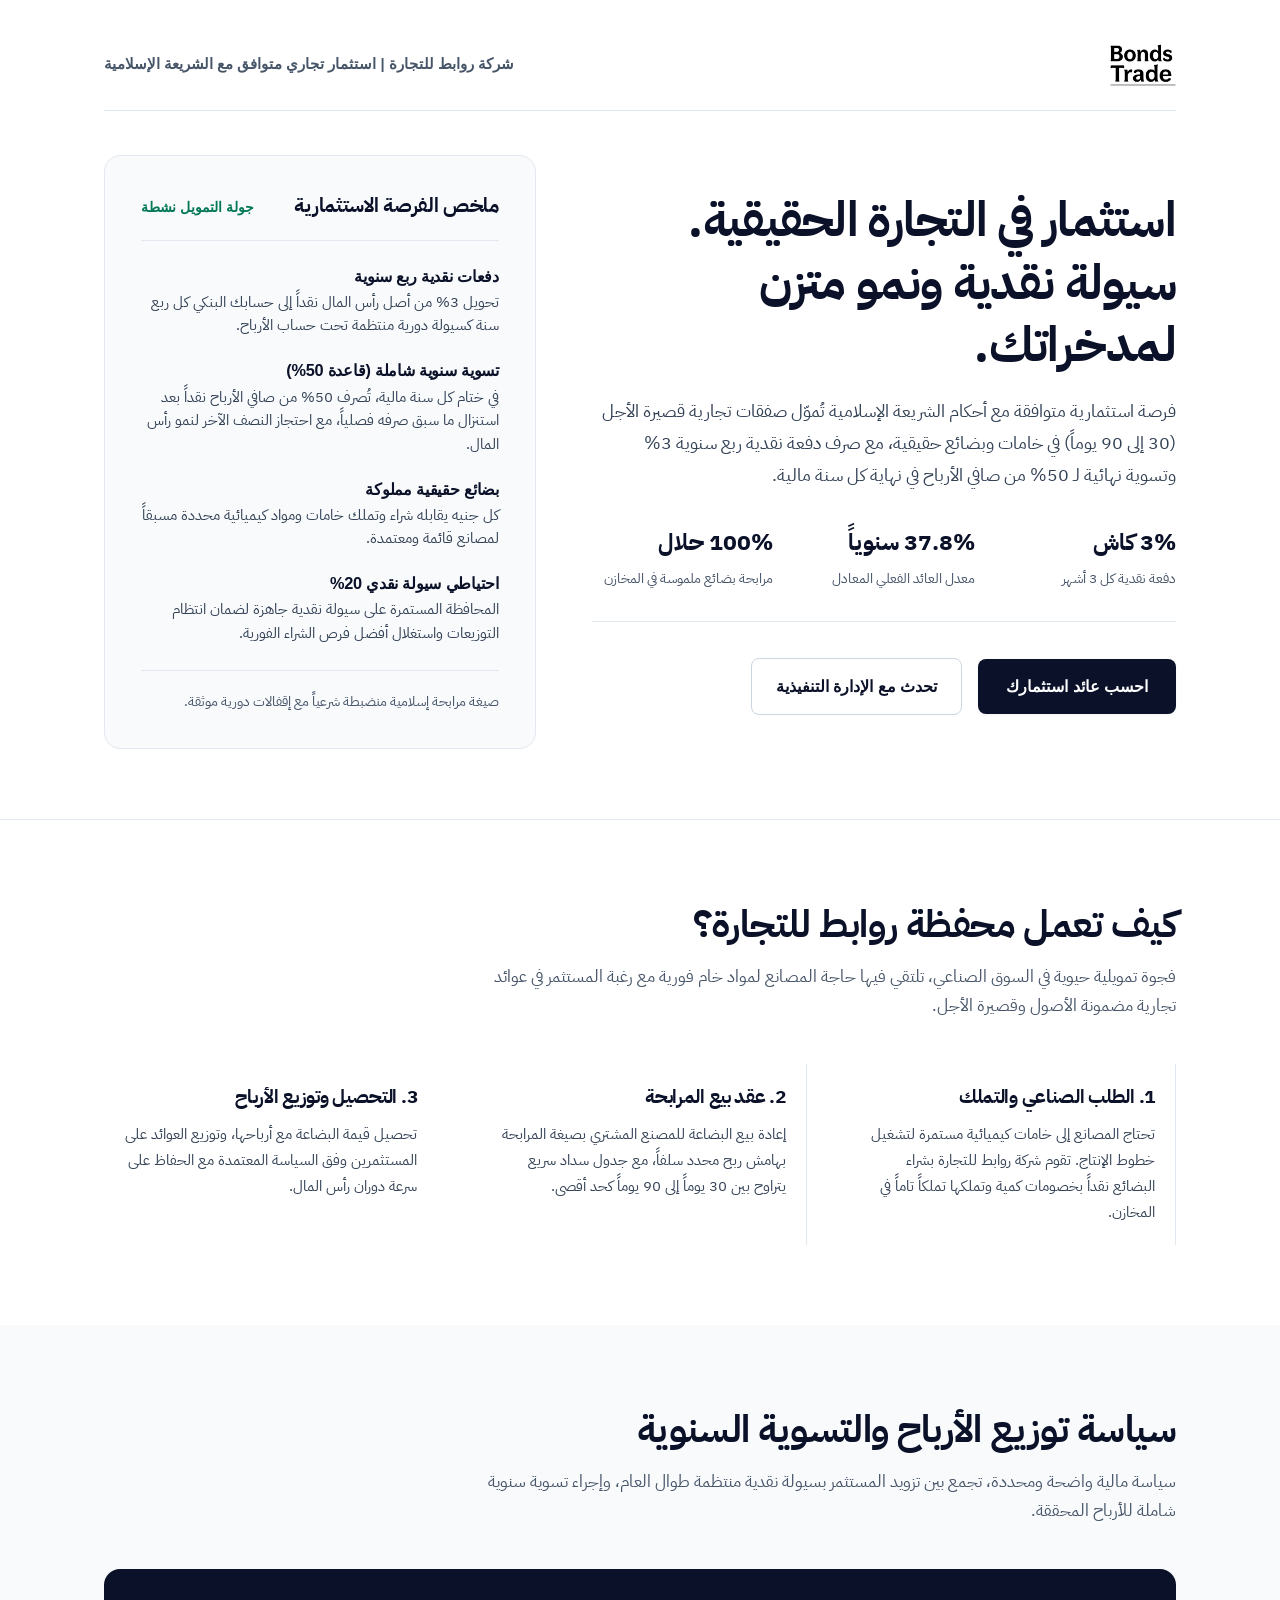
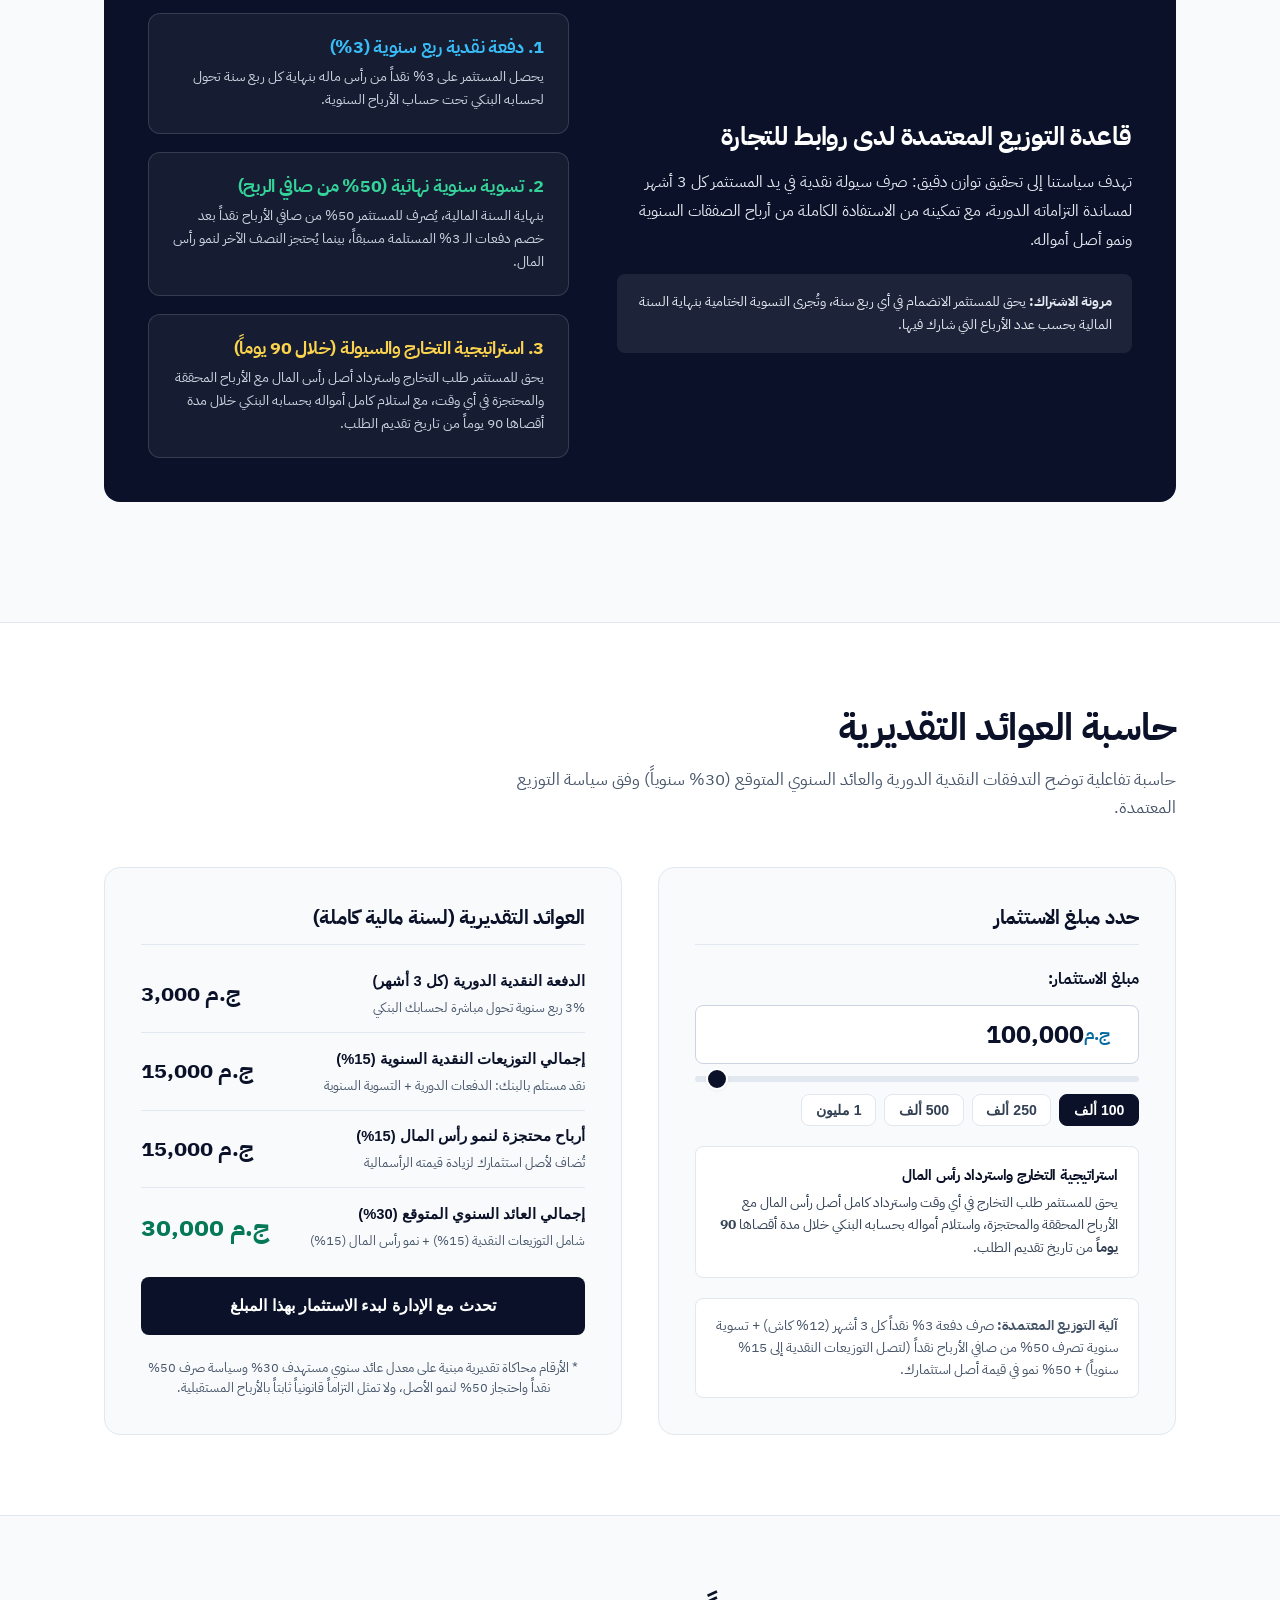
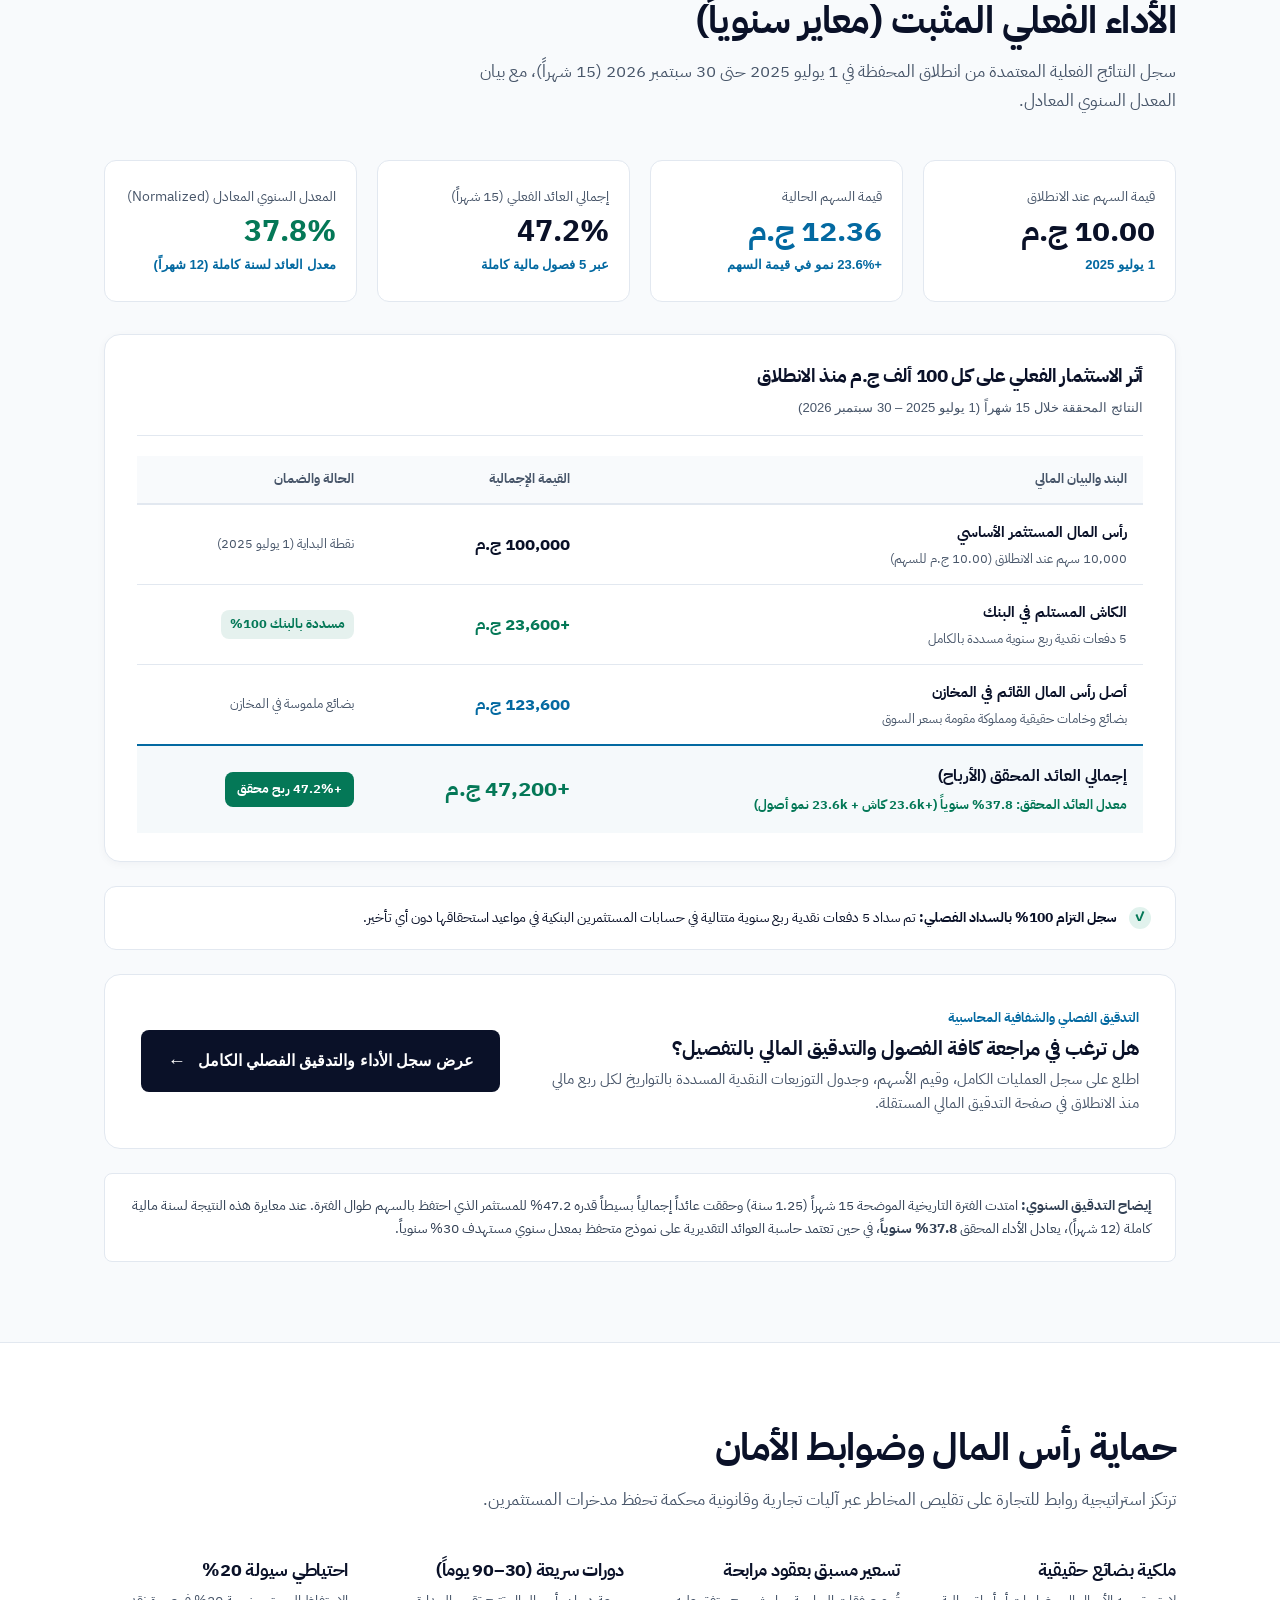
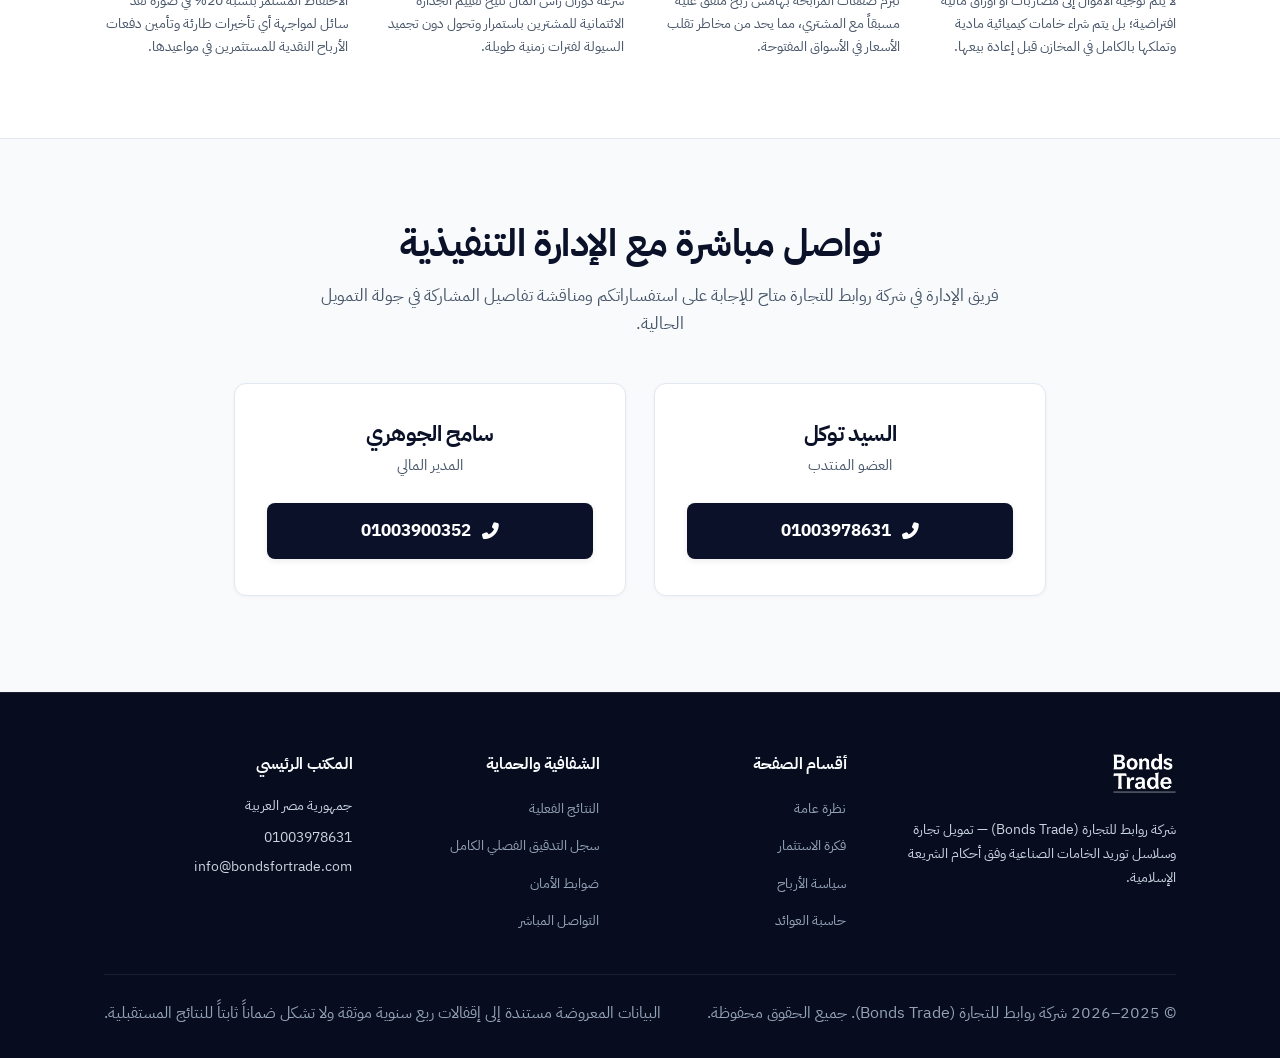
==== commit 949becef: "feat: add styling, track record, and product design documentation for bonds wallet platform" ====
--- a/index.html
+++ b/index.html
@@ -3,952 +3,640 @@
 <head>
     <meta charset="UTF-8">
     <meta name="viewport" content="width=device-width, initial-scale=1.0">
-    <title>محفظة Bonds Trade الاستثمارية | عائد مجزي في تمويل التجارة</title>
-    <script src="https://cdn.tailwindcss.com"></script>
+    <title>محفظة روابط للتجارة | استثمار تجاري حقيقي بمرابحة شرعية وعوائد دورية</title>
+    <meta name="description" content="محفظة استثمارية متوافقة مع الشريعة الإسلامية تابعة لشركة روابط للتجارة. تمويل تجارة خامات وبضائع ملموسة، دفعة نقدية 3% ربع سنوية وتسوية سنوية لنصف صافي الأرباح.">
+    <link rel="icon" type="image/png" href="bonds-trade-favicon-white-background.png">
+    
+    <!-- Google Fonts & Font Awesome -->
     <link rel="preconnect" href="https://fonts.googleapis.com">
     <link rel="preconnect" href="https://fonts.gstatic.com" crossorigin>
     <link href="https://fonts.googleapis.com/css2?family=IBM+Plex+Sans+Arabic:wght@300;400;500;600;700&display=swap" rel="stylesheet">
-    <link href="https://cdnjs.cloudflare.com/ajax/libs/font-awesome/6.0.0-beta3/css/all.min.css" rel="stylesheet">
-    <style>
-        /* --- Base & Typography --- */
-        html { scroll-behavior: smooth; }
-        body {
-            font-family: 'IBM Plex Sans Arabic', sans-serif;
-            background-color: #FFFFFF; 
-            color: #1A2E35; 
-            margin: 0;
-            padding-top: 80px;
-            overflow-x: hidden;
-            -webkit-font-smoothing: antialiased;
-            -moz-osx-font-smoothing: grayscale;
-        }
-
-        /* --- Header --- */
-        .page-header {
-            position: fixed;
-            top: 0; left: 0; right: 0;
-            height: 80px;
-            background-color: rgba(255, 255, 255, 0.85);
-            backdrop-filter: blur(12px);
-            box-shadow: 0 2px 10px rgba(0,0,0,0.05);
-            z-index: 1000;
-            display: flex;
-            align-items: center;
-            justify-content: center;
-            padding: 0 2rem;
-            transition: background-color 0.3s ease;
-        }
-        .header-content {
-            width: 100%;
-            max-width: 1200px;
-            display: flex;
-            align-items: center;
-            justify-content: space-between;
-        }
-        .header-logo { height: 45px; width: auto; }
-        .cta-button {
-             background-color: #1A2E35; 
-             color: white;
-             padding: 12px 28px; 
-             border: none;
-             border-radius: 8px; 
-             cursor: pointer;
-             font-size: 1rem;
-             font-weight: 600; 
-             transition: all 0.3s ease;
-        }
-        .cta-button:hover {
-             background-color: #006A71;
-             transform: translateY(-3px);
-             box-shadow: 0 4px 15px rgba(0, 75, 79, 0.2);
-        }
-
-        /* --- Section Styling --- */
-        .section {
-            width: 100%;
-            padding: 6rem 2rem;
-            box-sizing: border-box;
-        }
-        .section-content-wrapper {
-            width: 100%;
-            max-width: 1100px;
-            margin: 0 auto;
-        }
-        main > .section:nth-of-type(even):not(.hero-section) {
-             background-color: #F7F9FA;
-        }
-        .section-title {
-            font-size: 2.5rem; 
-            font-weight: 600; 
-            color: #1A2E35;
-            margin-bottom: 1.5rem;
-            text-align: right;
-        }
-        .section-description {
-            font-size: 1.1rem; 
-            line-height: 1.8;
-            color: #546E7A; 
-            margin-bottom: 3.5rem;
-            max-width: 750px;
-            text-align: right;
-        }
-
-        /* --- Hero Section --- */
-        .hero-section {
-            padding: 5rem 2rem 6rem 2rem;
-        }
-        .hero-grid {
-            display: grid;
-            grid-template-columns: 1fr 1fr;
-            gap: 4rem;
-            align-items: center;
-        }
-        .hero-text h1 {
-            font-size: 3.2rem;
-            font-weight: 700;
-            line-height: 1.4;
-            color: #1A2E35;
-            margin-bottom: 1.5rem;
-        }
-        .hero-text h1 .highlight {
-            color: #006A71;
-        }
-        .hero-text p {
-            font-size: 1.1rem;
-            color: #546E7A;
-            line-height: 1.7;
-            margin-bottom: 2.5rem;
-        }
-        
-        /* --- Investment Snapshot Artifact --- */
-        .investment-snapshot {
-            background: #FFFFFF;
-            border-radius: 1.5rem;
-            padding: 2.5rem;
-            box-shadow: 0 20px 40px rgba(0, 0, 0, 0.08);
-            border: 1px solid #E8E8E8;
-            transform: scale(1.05);
-        }
-        .snapshot-header {
-            text-align: center;
-            margin-bottom: 2rem;
-        }
-        .snapshot-header h2 {
-            font-size: 1.5rem;
-            font-weight: 600;
-            color: #1A2E35;
-        }
-        .snapshot-item {
-            display: flex;
-            align-items: flex-start;
-            margin-bottom: 1.5rem;
-        }
-        .snapshot-item .icon {
-            font-size: 1.5rem;
-            color: #006A71;
-            background-color: #E0F2F1;
-            width: 50px;
-            height: 50px;
-            border-radius: 50%;
-            display: flex;
-            align-items: center;
-            justify-content: center;
-            flex-shrink: 0;
-            margin-left: 1.25rem;
-        }
-        .snapshot-item-text h3 {
-            font-size: 1.1rem;
-            font-weight: 600;
-            margin: 0 0 0.25rem 0;
-        }
-        .snapshot-item-text p {
-            font-size: 0.95rem;
-            color: #546E7A;
-            margin: 0;
-            line-height: 1.5;
-        }
-
-        /* --- Card & Grid Styling --- */
-        .card-grid {
-            display: grid;
-            grid-template-columns: repeat(auto-fit, minmax(280px, 1fr));
-            gap: 2rem;
-            width: 100%;
-        }
-        .card {
-            background-color: #FFFFFF;
-            border-radius: 12px;
-            padding: 2rem;
-            border: 1px solid #EAECEE;
-            box-shadow: 0 5px 15px rgba(0,0,0,0.03);
-            display: flex;
-            flex-direction: column;
-            transition: all 0.3s ease;
-        }
-        .card:hover {
-            transform: translateY(-6px);
-            box-shadow: 0 10px 20px rgba(0,0,0,0.06);
-        }
-        .card .icon {
-            font-size: 1.5rem;
-            font-weight: 600;
-            color: #006A71;
-            background-color: #E0F2F1;
-            width: 50px;
-            height: 50px;
-            border-radius: 12px;
-            display: flex;
-            align-items: center;
-            justify-content: center;
-            margin-bottom: 1.5rem;
-        }
-        .card h3 {
-            font-size: 1.2rem;
-            font-weight: 600;
-            color: #1A2E35;
-            margin-bottom: 0.75rem;
-            text-align: right;
-        }
-        .card p, .card .funding-range, .card .funding-value {
-            font-size: 1.1rem; 
-            line-height: 1.6;
-            color: #1A2E35;
-            margin: 0;
-            flex-grow: 1;
-            font-weight: 600;
-            text-align: right;
-        }
-        .card .funding-label {
-            font-size: 0.9rem;
-            color: #546E7A;
-            margin-bottom: 0.5rem;
-            text-align: right;
-        }
-        
-        /* --- Progress Bar --- */
-        .progress-bar-wrapper {
-            margin-top: 3rem;
-        }
-        .progress-bar-container {
-            background-color: #EAECEE;
-            border-radius: 10px;
-            height: 12px;
-            width: 100%;
-            overflow: hidden;
-            direction: ltr; /* Ensure progress bar fills from left to right */
-        }
-        .progress-bar {
-            background: linear-gradient(90deg, #009688, #006A71);
-            height: 100%;
-            border-radius: 10px;
-            transition: width 0.8s ease-in-out;
-        }
-        .progress-bar-text {
-            display: flex;
-            justify-content: space-between;
-            font-size: 0.95rem;
-            font-weight: 500;
-            color: #546E7A;
-            margin-top: 0.75rem;
-        }
-        
-        /* --- ROI Calculator Section (Minimal) --- */
-        .roi-calculator-container {
-            background-color: #F7F9FA;
-            border-radius: 1.5rem;
-            padding: 3rem;
-            border: 1px solid #EAECEE;
-        }
-        .calculator-controls {
-            display: grid;
-            grid-template-columns: repeat(auto-fit, minmax(250px, 1fr));
-            gap: 2rem;
-            align-items: end;
-            margin-bottom: 2.5rem;
-        }
-        .input-group label {
-            display: block;
-            font-size: 1rem;
-            font-weight: 600;
-            margin-bottom: 0.75rem;
-        }
-        .input-group input[type="text"] {
-            width: 100%;
-            padding: 0.8rem 1rem;
-            border-radius: 8px;
-            border: 1px solid #CFD8DC;
-            font-size: 1.1rem;
-            font-weight: 600;
-            text-align: right;
-        }
-        .input-group .range-label {
-            display: flex;
-            justify-content: space-between;
-            align-items: center;
-        }
-         .input-group .range-label span:last-child {
-            font-size: 1.1rem;
-            font-weight: 600;
-            color: #006A71;
-         }
-        .input-group input[type="range"] {
-            -webkit-appearance: none;
-            width: 100%;
-            height: 8px;
-            background: #CFD8DC;
-            border-radius: 5px;
-            outline: none;
-            direction: ltr;
-        }
-        .input-group input[type="range"]::-webkit-slider-thumb {
-            -webkit-appearance: none;
-            appearance: none;
-            width: 24px;
-            height: 24px;
-            background: #006A71;
-            cursor: pointer;
-            border-radius: 50%;
-        }
-        .input-group input[type="range"]::-moz-range-thumb {
-            width: 24px;
-            height: 24px;
-            background: #006A71;
-            cursor: pointer;
-            border-radius: 50%;
-        }
-
-        .calculator-results {
-            display: grid;
-            grid-template-columns: repeat(auto-fit, minmax(200px, 1fr));
-            gap: 1.5rem;
-            padding-top: 2rem;
-            border-top: 1px solid #EAECEE;
-        }
-        .calculator-results .result-card {
-            text-align: center;
-        }
-        .calculator-results .result-card h3 {
-            font-size: 1rem;
-            color: #546E7A;
-            font-weight: 500;
-            margin: 0 0 0.5rem 0;
-        }
-        .calculator-results .result-card p {
-            font-size: 2rem;
-            font-weight: 700;
-            color: #006A71;
-            margin: 0;
-        }
-         .calculator-results .result-card.total p {
-            color: #1A2E35;
-         }
-        .calculator-disclaimer {
-            font-size: 0.85rem;
-            color: #546E7A;
-            text-align: center;
-            margin-top: 3rem;
-        }
-
-        /* --- ROI Chart Section --- */
-        .roi-chart-grid {
-            display: grid;
-            grid-template-columns: 1fr 1.5fr;
-            gap: 4rem;
-            align-items: center;
-        }
-        .roi-features .feature-item {
-            display: flex;
-            align-items: flex-start;
-            margin-bottom: 2rem;
-        }
-         .roi-features .feature-item .icon {
-            font-size: 1.2rem;
-            color: #006A71;
-            background-color: #E0F2F1;
-            width: 45px;
-            height: 45px;
-            border-radius: 10px;
-            display: flex;
-            align-items: center;
-            justify-content: center;
-            flex-shrink: 0;
-            margin-left: 1.25rem;
-        }
-        .roi-features .feature-item h3 {
-            font-size: 1.2rem;
-            font-weight: 600;
-            margin: 0 0 0.5rem 0;
-        }
-        .roi-features .feature-item p {
-            font-size: 1rem;
-            color: #546E7A;
-            margin: 0;
-            line-height: 1.6;
-        }
-        .chart-card {
-            background: #FFFFFF;
-            border-radius: 1.5rem;
-            padding: 2.5rem;
-            box-shadow: 0 15px 35px rgba(0,0,0,0.07);
-            border: 1px solid #E8E8E8;
-        }
-        .chart-header {
-             display: flex;
-             justify-content: space-between;
-             align-items: center;
-             margin-bottom: 2rem;
-        }
-         .chart-header h3 {
-            font-size: 1.4rem;
-            font-weight: 600;
-         }
-        .svg-chart {
-            width: 100%;
-            height: auto;
-        }
-        
-        /* --- New Contact Section --- */
-        .contact-section-wrapper {
-            background-color: #FFFFFF;
-            border-radius: 1.5rem;
-            padding: 4rem;
-            box-shadow: 0 15px 40px rgba(0,0,0,0.06);
-            border: 1px solid #E8E8E8;
-            display: grid;
-            grid-template-columns: 1fr auto 1fr;
-            gap: 3rem;
-            align-items: center;
-        }
-        .contact-profile {
-            text-align: center;
-        }
-        .contact-profile .avatar {
-            width: 100px;
-            height: 100px;
-            border-radius: 50%;
-            background-color: #E0F2F1;
-            color: #006A71;
-            display: flex;
-            align-items: center;
-            justify-content: center;
-            margin: 0 auto 1.5rem auto;
-            font-size: 2.5rem;
-        }
-        .contact-profile h3 {
-            font-size: 1.4rem;
-            font-weight: 600;
-            color: #1A2E35;
-            margin-bottom: 0.5rem;
-        }
-        .contact-profile .title {
-            font-size: 1rem;
-            color: #546E7A;
-            margin-bottom: 2rem;
-        }
-        .contact-profile .phone-link {
-            display: inline-flex;
-            align-items: center;
-            background-color: transparent;
-            border: 1px solid #CFD8DC;
-            padding: 12px 30px;
-            border-radius: 8px;
-            font-weight: 600;
-            color: #1A2E35;
-            text-decoration: none;
-            transition: all 0.3s ease;
-        }
-        .contact-profile .phone-link .fas {
-            margin-left: 10px;
-        }
-        .contact-profile .phone-link:hover {
-            background-color: #006A71;
-            color: #FFFFFF;
-            border-color: #006A71;
-            transform: translateY(-2px);
-        }
-        .contact-divider {
-            width: 1px;
-            height: 150px;
-            background-color: #EAECEE;
-        }
-
-        /* --- Footer --- */
-        .page-footer {
-            padding: 4rem 2rem;
-            background-color: #1A2E35;
-            color: #CFD8DC;
-        }
-        .footer-grid {
-            display: grid;
-            grid-template-columns: repeat(auto-fit, minmax(200px, 1fr));
-            gap: 2rem;
-            max-width: 1200px;
-            margin: 0 auto;
-            text-align: right;
-        }
-        .footer-col h3 {
-            font-size: 1.1rem;
-            font-weight: 600;
-            color: #FFFFFF;
-            margin-bottom: 1.5rem;
-        }
-        .footer-col ul {
-            padding: 0;
-            list-style: none;
-        }
-        .footer-col ul li {
-            margin-bottom: 1rem;
-            padding-right: 0;
-        }
-        .footer-col ul li::before {
-            display: none;
-        }
-        .footer-col ul li a {
-            color: #B0BEC5;
-            text-decoration: none;
-            transition: color 0.2s ease;
-        }
-        .footer-col ul li a:hover {
-            color: #FFFFFF;
-        }
-        .footer-bottom {
-            max-width: 1200px;
-            margin: 3rem auto 0 auto;
-            padding-top: 2rem;
-            border-top: 1px solid #37474F;
-            text-align: center;
-            font-size: 0.9rem;
-        }
-        
-        /* --- Responsive Design --- */
-        @media (max-width: 992px) {
-            .hero-grid, .roi-chart-grid { grid-template-columns: 1fr; gap: 3rem;}
-            .hero-text, .roi-features { text-align: center; }
-            .hero-text h1, .hero-text p { text-align: center; }
-            .investment-snapshot { margin: 0 auto; transform: scale(1); }
-            .section-title, .section-description { text-align: center; max-width: 100%; }
-            .card h3, .card p, .card .funding-label { text-align: center; }
-            ul { margin: 3rem auto 0 auto; padding-right: 0;}
-            .roi-features .feature-item { flex-direction: column; align-items: center; text-align: center;}
-            .roi-features .feature-item .icon { margin-left: 0; margin-bottom: 1rem;}
-        }
-        @media (max-width: 768px) {
-            body { padding-top: 70px; }
-            .page-header { height: 70px; padding: 0 1rem; }
-            .header-logo { height: 40px; }
-            .cta-button { padding: 10px 20px; font-size: 0.9rem;}
-            .section { padding: 4rem 1.5rem; }
-            .section-title { font-size: 2rem; }
-            .hero-text h1 { font-size: 2.2rem; }
-            .hero-text p { font-size: 1rem; }
-            .card-grid { grid-template-columns: 1fr; }
-            .contact-section-wrapper, .roi-calculator-container {
-                grid-template-columns: 1fr;
-                gap: 3rem;
-                padding: 2.5rem 2rem;
-            }
-            .contact-divider {
-                display: none;
-            }
-            .footer-grid { text-align: center; }
-        }
-    </style>
+    <link href="https://cdnjs.cloudflare.com/ajax/libs/font-awesome/6.5.1/css/all.min.css" rel="stylesheet">
+
+    <!-- Main Stylesheet -->
+    <link rel="stylesheet" href="css/style.css">
 </head>
 <body>
 
-    <!-- Fixed Header -->
-    <header class="page-header">
-        <div class="header-content">
-            <img src="https://i.ibb.co/QvWSCZft/bonds-logo-for-light-background.png" alt="شعار Bonds Trade" class="header-logo" onerror="this.onerror=null;this.src='https://placehold.co/150x45/FFFFFF/1A2E35?text=Bonds';">
-            <a href="#contact-section" class="cta-button">ابدأ الاستثمار</a>
+    <main>
+        <!-- ==========================================================================
+             Section 1: Hero Section
+             ========================================================================== -->
+        <section class="hero-section" id="hero">
+            <div class="container">
+                <!-- Clean Brand Bar -->
+                <div class="brand-bar">
+                    <img src="bonds-trade-english-black.png" alt="شعار شركة روابط للتجارة Bonds Trade" class="brand-logo-main">
+                    <span class="brand-tagline-text">شركة روابط للتجارة | استثمار تجاري متوافق مع الشريعة الإسلامية</span>
+                </div>
+
+                <div class="hero-grid">
+                    <div>
+                        <h1 class="hero-title">
+                            استثمار في التجارة الحقيقية.
+                            <br>
+                            سيولة نقدية ونمو متزن لمدخراتك.
+                        </h1>
+                        
+                        <p class="hero-subtitle">
+                            فرصة استثمارية متوافقة مع أحكام الشريعة الإسلامية تُموّل صفقات تجارية قصيرة الأجل (30 إلى 90 يوماً) في خامات وبضائع حقيقية، مع صرف دفعة نقدية ربع سنوية 3% وتسوية نهائية لـ 50% من صافي الأرباح في نهاية كل سنة مالية.
+                        </p>
+
+                        <!-- Key Performance Highlights -->
+                        <div class="hero-highlights-strip">
+                            <div class="highlight-entry">
+                                <span class="stat-val tabular-nums">3% كاش</span>
+                                <span class="stat-text">دفعة نقدية كل 3 أشهر</span>
+                            </div>
+                            <div class="highlight-entry">
+                                <span class="stat-val tabular-nums">37.8% سنوياً</span>
+                                <span class="stat-text">معدل العائد الفعلي المعادل</span>
+                            </div>
+                            <div class="highlight-entry">
+                                <span class="stat-val">100% حلال</span>
+                                <span class="stat-text">مرابحة بضائع ملموسة في المخازن</span>
+                            </div>
+                        </div>
+
+                        <!-- Actions -->
+                        <div class="hero-cta-group">
+                            <a href="#calculator" class="btn-primary">
+                                <span>احسب عائد استثمارك</span>
+                            </a>
+                            <a href="#cta" class="btn-secondary">
+                                <span>تحدث مع الإدارة التنفيذية</span>
+                            </a>
+                        </div>
+                    </div>
+
+                    <!-- Right: Opportunity Snapshot -->
+                    <div class="hero-snapshot-card">
+                        <div class="snapshot-header-row">
+                            <h2>ملخص الفرصة الاستثمارية</h2>
+                            <span class="snapshot-status-tag">جولة التمويل نشطة</span>
+                        </div>
+
+                        <ul class="snapshot-points-list">
+                            <li class="snapshot-point">
+                                <h3>دفعات نقدية ربع سنوية</h3>
+                                <p>تحويل 3% من أصل رأس المال نقداً إلى حسابك البنكي كل ربع سنة كسيولة دورية منتظمة تحت حساب الأرباح.</p>
+                            </li>
+
+                            <li class="snapshot-point">
+                                <h3>تسوية سنوية شاملة (قاعدة 50%)</h3>
+                                <p>في ختام كل سنة مالية، تُصرف 50% من صافي الأرباح نقداً بعد استنزال ما سبق صرفه فصلياً، مع احتجاز النصف الآخر لنمو رأس المال.</p>
+                            </li>
+
+                            <li class="snapshot-point">
+                                <h3>بضائع حقيقية مملوكة</h3>
+                                <p>كل جنيه يقابله شراء وتملك خامات ومواد كيميائية محددة مسبقاً لمصانع قائمة ومعتمدة.</p>
+                            </li>
+
+                            <li class="snapshot-point">
+                                <h3>احتياطي سيولة نقدي 20%</h3>
+                                <p>المحافظة المستمرة على سيولة نقدية جاهزة لضمان انتظام التوزيعات واستغلال أفضل فرص الشراء الفورية.</p>
+                            </li>
+                        </ul>
+
+                        <div class="snapshot-compliance-note">
+                            صيغة مرابحة إسلامية منضبطة شرعياً مع إقفالات دورية موثقة.
+                        </div>
+                    </div>
+                </div>
+            </div>
+        </section>
+
+        <!-- ==========================================================================
+             Section 2: Business Model (The Core Thesis)
+             ========================================================================== -->
+        <section class="section-pad thesis-section" id="thesis">
+            <div class="container">
+                <div class="section-header">
+                    <h2 class="section-title">كيف تعمل محفظة روابط للتجارة؟</h2>
+                    <p class="section-desc">
+                        فجوة تمويلية حيوية في السوق الصناعي، تلتقي فيها حاجة المصانع لمواد خام فورية مع رغبة المستثمر في عوائد تجارية مضمونة الأصول وقصيرة الأجل.
+                    </p>
+                </div>
+
+                <div class="thesis-editorial-grid">
+                    <div class="thesis-editorial-col">
+                        <h3>1. الطلب الصناعي والتملك</h3>
+                        <p>
+                            تحتاج المصانع إلى خامات كيميائية مستمرة لتشغيل خطوط الإنتاج. تقوم شركة روابط للتجارة بشراء البضائع نقداً بخصومات كمية وتملكها تملكاً تاماً في المخازن.
+                        </p>
+                    </div>
+
+                    <div class="thesis-editorial-col">
+                        <h3>2. عقد بيع المرابحة</h3>
+                        <p>
+                            إعادة بيع البضاعة للمصنع المشتري بصيغة المرابحة بهامش ربح محدد سلفاً، مع جدول سداد سريع يتراوح بين 30 يوماً إلى 90 يوماً كحد أقصى.
+                        </p>
+                    </div>
+
+                    <div class="thesis-editorial-col">
+                        <h3>3. التحصيل وتوزيع الأرباح</h3>
+                        <p>
+                            تحصيل قيمة البضاعة مع أرباحها، وتوزيع العوائد على المستثمرين وفق السياسة المعتمدة مع الحفاظ على سرعة دوران رأس المال.
+                        </p>
+                    </div>
+                </div>
+            </div>
+        </section>
+
+        <!-- ==========================================================================
+             Section 3: Profit Distribution Policy (3% Quarterly + Annual 50% Settlement)
+             ========================================================================== -->
+        <section class="section-pad promise-section" id="engine">
+            <div class="container">
+                <div class="section-header">
+                    <h2 class="section-title">سياسة توزيع الأرباح والتسوية السنوية</h2>
+                    <p class="section-desc">
+                        سياسة مالية واضحة ومحددة، تجمع بين تزويد المستثمر بسيولة نقدية منتظمة طوال العام، وإجراء تسوية سنوية شاملة للأرباح المحققة.
+                    </p>
+                </div>
+
+                <div class="policy-card-layout">
+                    <div class="policy-text">
+                        <h3>قاعدة التوزيع المعتمدة لدى روابط للتجارة</h3>
+                        <p>
+                            تهدف سياستنا إلى تحقيق توازن دقيق: صرف سيولة نقدية في يد المستثمر كل 3 أشهر لمساندة التزاماته الدورية، مع تمكينه من الاستفادة الكاملة من أرباح الصفقات السنوية ونمو أصل أمواله.
+                        </p>
+                        <div class="policy-reassurance-note">
+                            <strong>مرونة الاشتراك:</strong> يحق للمستثمر الانضمام في أي ربع سنة، وتُجرى التسوية الختامية بنهاية السنة المالية بحسب عدد الأرباع التي شارك فيها.
+                        </div>
+                    </div>
+
+                    <div class="policy-pillars-grid">
+                        <div class="policy-pillar-box">
+                            <h4>1. دفعة نقدية ربع سنوية (3%)</h4>
+                            <p>يحصل المستثمر على 3% نقداً من رأس ماله بنهاية كل ربع سنة تحول لحسابه البنكي تحت حساب الأرباح السنوية.</p>
+                        </div>
+
+                        <div class="policy-pillar-box">
+                            <h4>2. تسوية سنوية نهائية (50% من صافي الربح)</h4>
+                            <p>بنهاية السنة المالية، يُصرف للمستثمر 50% من صافي الأرباح نقداً بعد خصم دفعات الـ 3% المستلمة مسبقاً، بينما يُحتجز النصف الآخر لنمو رأس المال.</p>
+                        </div>
+
+                        <div class="policy-pillar-box">
+                            <h4>3. استراتيجية التخارج والسيولة (خلال 90 يوماً)</h4>
+                            <p>يحق للمستثمر طلب التخارج واسترداد أصل رأس المال مع الأرباح المحققة والمحتجزة في أي وقت، مع استلام كامل أمواله بحسابه البنكي خلال مدة أقصاها 90 يوماً من تاريخ تقديم الطلب.</p>
+                        </div>
+                    </div>
+                </div>
+            </div>
+        </section>
+
+        <!-- ==========================================================================
+             Section 4: Conservative Investor Decision Calculator
+             ========================================================================== -->
+        <section class="section-pad calculator-section" id="calculator">
+            <div class="container">
+                <div class="section-header">
+                    <h2 class="section-title">حاسبة العوائد التقديرية</h2>
+                    <p class="section-desc">
+                        حاسبة تفاعلية توضح التدفقات النقدية الدورية والعائد السنوي المتوقع (30% سنوياً) وفق سياسة التوزيع المعتمدة.
+                    </p>
+                </div>
+
+                <div class="calculator-layout">
+                    <!-- Right in RTL: Controls & Exit Strategy -->
+                    <div class="calc-form-pane">
+                        <h3>حدد مبلغ الاستثمار</h3>
+
+                        <div class="calc-field-group">
+                            <label for="capitalInput">مبلغ الاستثمار:</label>
+                            
+                            <div class="calc-input-box">
+                                <span class="currency-tag">ج.م</span>
+                                <input type="text" id="capitalInput" class="tabular-nums" value="100,000" aria-label="مبلغ الاستثمار بالجنيه المصري">
+                            </div>
+
+                            <input type="range" id="capitalSlider" class="calc-slider" min="50000" max="2000000" step="25000" value="100000" aria-label="شريط تمرير مبلغ الاستثمار">
+
+                            <div class="preset-buttons-row">
+                                <button type="button" class="preset-btn active" data-amount="100000">100 ألف</button>
+                                <button type="button" class="preset-btn" data-amount="250000">250 ألف</button>
+                                <button type="button" class="preset-btn" data-amount="500000">500 ألف</button>
+                                <button type="button" class="preset-btn" data-amount="1000000">1 مليون</button>
+                            </div>
+                        </div>
+
+                        <div class="calc-exit-card">
+                            <h4>استراتيجية التخارج واسترداد رأس المال</h4>
+                            <p>
+                                يحق للمستثمر طلب التخارج في أي وقت واسترداد كامل أصل رأس المال مع الأرباح المحققة والمحتجزة، واستلام أمواله بحسابه البنكي خلال مدة أقصاها <strong>90 يوماً</strong> من تاريخ تقديم الطلب.
+                            </p>
+                        </div>
+
+                        <div class="calc-notice-card">
+                            <strong>آلية التوزيع المعتمدة:</strong>
+                            صرف دفعة 3% نقداً كل 3 أشهر (12% كاش) + تسوية سنوية تصرف 50% من صافي الأرباح نقداً (لتصل التوزيعات النقدية إلى 15% سنوياً) + 50% نمو في قيمة أصل استثمارك.
+                        </div>
+                    </div>
+
+                    <!-- Left in RTL: Results Panel -->
+                    <div class="calc-output-panel">
+                        <h3>العوائد التقديرية (لسنة مالية كاملة)</h3>
+
+                        <div class="calc-results-list">
+                            <div class="result-row">
+                                <div class="row-label">
+                                    الدفعة النقدية الدورية (كل 3 أشهر)
+                                    <small>3% ربع سنوية تحول مباشرة لحسابك البنكي</small>
+                                </div>
+                                <div class="row-num tabular-nums" id="quarterlyCashDisplay">3,000 ج.م</div>
+                            </div>
+
+                            <div class="result-row">
+                                <div class="row-label">
+                                    إجمالي التوزيعات النقدية السنوية (15%)
+                                    <small>نقد مستلم بالبنك: الدفعات الدورية + التسوية السنوية</small>
+                                </div>
+                                <div class="row-num tabular-nums" id="annualCashDividendsDisplay">15,000 ج.م</div>
+                            </div>
+
+                            <div class="result-row">
+                                <div class="row-label">
+                                    أرباح محتجزة لنمو رأس المال (15%)
+                                    <small>تُضاف لأصل استثمارك لزيادة قيمته الرأسمالية</small>
+                                </div>
+                                <div class="row-num tabular-nums" id="capitalGrowthDisplay">15,000 ج.م</div>
+                            </div>
+
+                            <div class="result-row">
+                                <div class="row-label">
+                                    إجمالي العائد السنوي المتوقع (30%)
+                                    <small>شامل التوزيعات النقدية (15%) + نمو رأس المال (15%)</small>
+                                </div>
+                                <div class="row-num tabular-nums total-green" id="grandTotalReturnDisplay">30,000 ج.م</div>
+                            </div>
+                        </div>
+
+                        <a href="#cta" class="calc-submit-btn">
+                            تحدث مع الإدارة لبدء الاستثمار بهذا المبلغ
+                        </a>
+
+                        <div class="calc-footnote">
+                            * الأرقام محاكاة تقديرية مبنية على معدل عائد سنوي مستهدف 30% وسياسة صرف 50% نقداً واحتجاز 50% لنمو الأصل، ولا تمثل التزاماً قانونياً ثابتاً بالأرباح المستقبلية.
+                        </div>
+                    </div>
+                </div>
+            </div>
+        </section>
+
+        <!-- ==========================================================================
+             Section 5: The Verification: Real Track Record (Institutional Matrix & Proof)
+             ========================================================================== -->
+        <section class="section-pad verification-section" id="verification">
+            <div class="container">
+                <div class="section-header">
+                    <h2 class="section-title">الأداء الفعلي المثبت (معاير سنوياً)</h2>
+                    <p class="section-desc">
+                        سجل النتائج الفعلية المعتمدة من انطلاق المحفظة في 1 يوليو 2025 حتى 30 سبتمبر 2026 (15 شهراً)، مع بيان المعدل السنوي المعادل.
+                    </p>
+                </div>
+
+                <!-- KPI Metrics Row -->
+                <div class="kpi-row-grid">
+                    <div class="kpi-metric-box">
+                        <span class="metric-title">قيمة السهم عند الانطلاق</span>
+                        <div class="metric-figure tabular-nums">10.00 ج.م</div>
+                        <span class="metric-context">1 يوليو 2025</span>
+                    </div>
+
+                    <div class="kpi-metric-box">
+                        <span class="metric-title">قيمة السهم الحالية</span>
+                        <div class="metric-figure tabular-nums" style="color: var(--brand-blue-deep);">12.36 ج.م</div>
+                        <span class="metric-context">+23.6% نمو في قيمة السهم</span>
+                    </div>
+
+                    <div class="kpi-metric-box">
+                        <span class="metric-title">إجمالي العائد الفعلي (15 شهراً)</span>
+                        <div class="metric-figure tabular-nums" style="color: var(--brand-navy);">47.2%</div>
+                        <span class="metric-context">عبر 5 فصول مالية كاملة</span>
+                    </div>
+
+                    <div class="kpi-metric-box">
+                        <span class="metric-title">المعدل السنوي المعادل (Normalized)</span>
+                        <div class="metric-figure tabular-nums" style="color: var(--brand-green);">37.8%</div>
+                        <span class="metric-context">معدل العائد لسنة كاملة (12 شهراً)</span>
+                    </div>
+                </div>
+
+                <!-- 100k Realized Wealth Proof Table -->
+                <div class="realized-proof-card">
+                    <div class="proof-card-header">
+                        <h3>أثر الاستثمار الفعلي على كل 100 ألف ج.م منذ الانطلاق</h3>
+                        <span class="proof-period-tag">النتائج المحققة خلال 15 شهراً (1 يوليو 2025 – 30 سبتمبر 2026)</span>
+                    </div>
+
+                    <!-- Modern Compact Proof Table -->
+                    <div class="proof-table-container">
+                        <table class="proof-compact-table tabular-nums">
+                            <thead>
+                                <tr>
+                                    <th>البند والبيان المالي</th>
+                                    <th>القيمة الإجمالية</th>
+                                    <th>الحالة والضمان</th>
+                                </tr>
+                            </thead>
+                            <tbody>
+                                <tr>
+                                    <td>
+                                        <div class="pt-item-title">رأس المال المستثمر الأساسي</div>
+                                        <span class="pt-item-sub">10,000 سهم عند الانطلاق (10.00 ج.م للسهم)</span>
+                                    </td>
+                                    <td class="pt-val pt-navy">100,000 ج.م</td>
+                                    <td class="pt-status">نقطة البداية (1 يوليو 2025)</td>
+                                </tr>
+                                <tr>
+                                    <td>
+                                        <div class="pt-item-title">الكاش المستلم في البنك</div>
+                                        <span class="pt-item-sub">5 دفعات نقدية ربع سنوية مسددة بالكامل</span>
+                                    </td>
+                                    <td class="pt-val pt-green">+23,600 ج.م</td>
+                                    <td class="pt-status"><span class="pt-pill-green">مسددة بالبنك 100%</span></td>
+                                </tr>
+                                <tr>
+                                    <td>
+                                        <div class="pt-item-title">أصل رأس المال القائم في المخازن</div>
+                                        <span class="pt-item-sub">بضائع وخامات حقيقية ومملوكة مقومة بسعر السوق</span>
+                                    </td>
+                                    <td class="pt-val pt-blue">123,600 ج.م</td>
+                                    <td class="pt-status">بضائع ملموسة في المخازن</td>
+                                </tr>
+                                <tr class="pt-total-row">
+                                    <td>
+                                        <div class="pt-total-title">إجمالي العائد المحقق (الأرباح)</div>
+                                        <span class="pt-total-sub">معدل العائد المحقق: 37.8% سنوياً (+23.6k كاش + 23.6k نمو أصول)</span>
+                                    </td>
+                                    <td class="pt-total-val pt-green tabular-nums">+47,200 ج.م</td>
+                                    <td class="pt-total-badge"><span class="badge-total">+47.2% ربح محقق</span></td>
+                                </tr>
+                            </tbody>
+                        </table>
+                    </div>
+                </div>
+
+                <!-- Execution Proof & Consistency Bar -->
+                <div class="verification-footer-bar">
+                    <div class="vf-commitment">
+                        <span class="vf-check-icon">✓</span>
+                        <div>
+                            <strong>سجل التزام 100% بالسداد الفصلي:</strong>
+                            تم سداد 5 دفعات نقدية ربع سنوية متتالية في حسابات المستثمرين البنكية في مواعيد استحقاقها دون أي تأخير.
+                        </div>
+                    </div>
+                </div>
+
+                <!-- Dedicated Audit & Full Track Record Link Card -->
+                <div class="audit-link-card">
+                    <div class="alc-info">
+                        <span class="alc-tag">التدقيق الفصلي والشفافية المحاسبية</span>
+                        <h3>هل ترغب في مراجعة كافة الفصول والتدقيق المالي بالتفصيل؟</h3>
+                        <p>
+                            اطلع على سجل العمليات الكامل، وقيم الأسهم، وجدول التوزيعات النقدية المسددة بالتواريخ لكل ربع مالي منذ الانطلاق في صفحة التدقيق المالي المستقلة.
+                        </p>
+                    </div>
+                    <a href="track-record.html" class="alc-button">
+                        <span>عرض سجل الأداء والتدقيق الفصلي الكامل</span>
+                        <span class="alc-arrow">←</span>
+                    </a>
+                </div>
+
+                <div class="verification-explanation">
+                    <strong>إيضاح التدقيق السنوي:</strong>
+                    امتدت الفترة التاريخية الموضحة 15 شهراً (1.25 سنة) وحققت عائداً إجمالياً بسيطاً قدره 47.2% للمستثمر الذي احتفظ بالسهم طوال الفترة. عند معايرة هذه النتيجة لسنة مالية كاملة (12 شهراً)، يعادل الأداء المحقق <strong>37.8% سنوياً</strong>، في حين تعتمد حاسبة العوائد التقديرية على نموذج متحفظ بمعدل سنوي مستهدف 30% سنوياً.
+                </div>
+            </div>
+        </section>
+
+        <!-- ==========================================================================
+             Section 6: Risk Governance & Asset Protection
+             ========================================================================== -->
+        <section class="section-pad security-section" id="security">
+            <div class="container">
+                <div class="section-header">
+                    <h2 class="section-title">حماية رأس المال وضوابط الأمان</h2>
+                    <p class="section-desc">
+                        ترتكز استراتيجية روابط للتجارة على تقليص المخاطر عبر آليات تجارية وقانونية محكمة تحفظ مدخرات المستثمرين.
+                    </p>
+                </div>
+
+                <div class="security-editorial-grid">
+                    <div class="security-item">
+                        <h3>ملكية بضائع حقيقية</h3>
+                        <p>لا يتم توجيه الأموال إلى مضاربات أو أوراق مالية افتراضية؛ بل يتم شراء خامات كيميائية مادية وتملكها بالكامل في المخازن قبل إعادة بيعها.</p>
+                    </div>
+
+                    <div class="security-item">
+                        <h3>تسعير مسبق بعقود مرابحة</h3>
+                        <p>تُبرم صفقات المرابحة بهامش ربح متفق عليه مسبقاً مع المشتري، مما يحد من مخاطر تقلب الأسعار في الأسواق المفتوحة.</p>
+                    </div>
+
+                    <div class="security-item">
+                        <h3>دورات سريعة (30–90 يوماً)</h3>
+                        <p>سرعة دوران رأس المال تتيح تقييم الجدارة الائتمانية للمشترين باستمرار وتحول دون تجميد السيولة لفترات زمنية طويلة.</p>
+                    </div>
+
+                    <div class="security-item">
+                        <h3>احتياطي سيولة 20%</h3>
+                        <p>الاحتفاظ المستمر بنسبة 20% في صورة نقد سائل لمواجهة أي تأخيرات طارئة وتأمين دفعات الأرباح النقدية للمستثمرين في مواعيدها.</p>
+                    </div>
+                </div>
+            </div>
+        </section>
+
+        <!-- ==========================================================================
+             Section 7: Direct Executive Access (CTA)
+             ========================================================================== -->
+        <section class="section-pad cta-section" id="cta">
+            <div class="container executive-action-layout">
+                <div class="section-header">
+                    <h2 class="section-title">تواصل مباشرة مع الإدارة التنفيذية</h2>
+                    <p class="section-desc">
+                        فريق الإدارة في شركة روابط للتجارة متاح للإجابة على استفساراتكم ومناقشة تفاصيل المشاركة في جولة التمويل الحالية.
+                    </p>
+                </div>
+
+                <div class="executives-row">
+                    <!-- Profile 1: Alsayed Tawakol -->
+                    <div class="executive-card">
+                        <h3>السيد توكل</h3>
+                        <span class="exec-position">العضو المنتدب</span>
+                        
+                        <div class="exec-links-stack">
+                            <a href="tel:+201003978631" class="btn-call" aria-label="اتصال هاتفي بالسيد توكل">
+                                <i class="fas fa-phone-alt"></i>
+                                <span class="tabular-nums">01003978631</span>
+                            </a>
+                        </div>
+                    </div>
+
+                    <!-- Profile 2: Sameh El Gohary -->
+                    <div class="executive-card">
+                        <h3>سامح الجوهري</h3>
+                        <span class="exec-position">المدير المالي</span>
+
+                        <div class="exec-links-stack">
+                            <a href="tel:+201003900352" class="btn-call" aria-label="اتصال هاتفي بسامح الجوهري">
+                                <i class="fas fa-phone-alt"></i>
+                                <span class="tabular-nums">01003900352</span>
+                            </a>
+                        </div>
+                    </div>
+                </div>
+            </div>
+        </section>
+    </main>
+
+    <!-- ==========================================================================
+         Footer
+         ========================================================================== -->
+    <footer class="site-footer">
+        <div class="container">
+            <div class="footer-grid">
+                <div class="footer-col">
+                    <img src="bonds-trade-english-black.png" alt="شعار شركة روابط للتجارة Bonds Trade" class="footer-logo">
+                    <p>
+                        شركة روابط للتجارة (Bonds Trade) — تمويل تجارة وسلاسل توريد الخامات الصناعية وفق أحكام الشريعة الإسلامية.
+                    </p>
+                </div>
+
+                <div class="footer-col">
+                    <h3>أقسام الصفحة</h3>
+                    <ul>
+                        <li><a href="#hero">نظرة عامة</a></li>
+                        <li><a href="#thesis">فكرة الاستثمار</a></li>
+                        <li><a href="#engine">سياسة الأرباح</a></li>
+                        <li><a href="#calculator">حاسبة العوائد</a></li>
+                    </ul>
+                </div>
+
+                <div class="footer-col">
+                    <h3>الشفافية والحماية</h3>
+                    <ul>
+                        <li><a href="#verification">النتائج الفعلية</a></li>
+                        <li><a href="track-record.html">سجل التدقيق الفصلي الكامل</a></li>
+                        <li><a href="#security">ضوابط الأمان</a></li>
+                        <li><a href="#cta">التواصل المباشر</a></li>
+                    </ul>
+                </div>
+
+                <div class="footer-col">
+                    <h3>المكتب الرئيسي</h3>
+                    <p>جمهورية مصر العربية</p>
+                    <p style="margin-top: 0.5rem;">
+                        <a href="tel:+201003978631" style="color: #CBD5E1; text-decoration: none;" class="tabular-nums">01003978631</a>
+                    </p>
+                    <p style="margin-top: 0.35rem;">
+                        <a href="mailto:info@bondsfortrade.com" style="color: #CBD5E1; text-decoration: none;">info@bondsfortrade.com</a>
+                    </p>
+                </div>
+            </div>
+
+            <div class="footer-bottom">
+                <p>&copy; 2025–2026 شركة روابط للتجارة (Bonds Trade). جميع الحقوق محفوظة.</p>
+                <p>البيانات المعروضة مستندة إلى إقفالات ربع سنوية موثقة ولا تشكل ضماناً ثابتاً للنتائج المستقبلية.</p>
+            </div>
         </div>
-    </header>
-
-    <main>
-        <!-- Section 1: Hero -->
-        <section class="section hero-section" id="hero-section">
-            <div class="section-content-wrapper">
-                <div class="hero-grid">
-                    <div class="hero-text">
-                        <h1>استثمر في التجارة الحقيقية. <br><span class="highlight">عوائد مجزية ودورة سريعة.</span></h1>
-                        <p>فرصة استثمارية متوافقة مع الشريعة، تتيح لك تمويل صفقات تجارية ملموسة في قطاع الكيماويات وتحقيق عوائد تنافسية خلال فترة قصيرة بدون الدخول في شراكة مباشرة.</p>
-                         <a href="#contact-section" class="cta-button">تواصل معنا الآن</a>
-                    </div>
-                    
-                    <!-- Investment Snapshot Artifact -->
-                    <div class="investment-snapshot">
-                        <div class="snapshot-header">
-                             <h2>ملخص الاستثمار</h2>
-                        </div>
-                        <div class="snapshot-item">
-                            <div class="icon"><i class="fas fa-chart-line"></i></div>
-                            <div class="snapshot-item-text">
-                                <h3>عائد متوقع مرتفع</h3>
-                                <p>هامش ربح صافي يتراوح بين <strong>4% إلى 13%</strong> لكل معاملة.</p>
-                            </div>
-                        </div>
-                        <div class="snapshot-item">
-                            <div class="icon"><i class="fas fa-hourglass-half"></i></div>
-                            <div class="snapshot-item-text">
-                                <h3>دورة استثمار قصيرة</h3>
-                                <p>من <strong>شهر إلى 3 أشهر</strong> فقط، مما يتيح سيولة وعوائد سريعة.</p>
-                            </div>
-                        </div>
-                         <div class="snapshot-item">
-                            <div class="icon"><i class="fas fa-shield-alt"></i></div>
-                            <div class="snapshot-item-text">
-                                <h3>استثمار آمن ومدعوم</h3>
-                                <p>أموالك تستثمر في شراء بضاعة حقيقية وملموسة.</p>
-                            </div>
-                        </div>
-                        <div class="snapshot-item">
-                            <div class="icon"><i class="fas fa-check-circle"></i></div>
-                            <div class="snapshot-item-text">
-                                <h3>متوافق مع الشريعة</h3>
-                                <p>يعتمد النموذج على صيغة المرابحة الإسلامية المعتمدة.</p>
-                            </div>
-                        </div>
-                    </div>
-                </div>
-            </div>
-        </section>
-
-        <!-- Section 2: Static Growth Visualization -->
-        <section class="section" id="growth-projection-section">
-            <div class="section-content-wrapper roi-chart-grid">
-                <div class="roi-features">
-                    <h2 class="section-title">تصور النمو طويل الأمد</h2>
-                    <p class="section-description">بفضل سياسة إعادة استثمار 40% من الأرباح، ينمو رأس مالك بشكل متسارع، مما يضاعف من عوائدك المستقبلية.</p>
-                    <div class="feature-item">
-                        <div class="icon"><i class="fas fa-layer-group"></i></div>
-                        <div>
-                            <h3>نمو رأس المال المركب</h3>
-                            <p>شاهد كيف يمكن لرأس مالك الأولي أن يتضاعف أكثر من 2.5 مرة خلال 7 سنوات بفضل الأرباح المحتجزة.</p>
-                        </div>
-                    </div>
-                    <div class="feature-item">
-                        <div class="icon"><i class="fas fa-wallet"></i></div>
-                        <div>
-                            <h3>توزيعات نقدية مجزية</h3>
-                            <p>بالإضافة إلى نمو رأس المال، ستحقق عوائد نقدية موزعة تتجاوز 130% من استثمارك الأولي.</p>
-                        </div>
-                    </div>
-                </div>
-
-                <div class="chart-card">
-                    <div class="chart-header">
-                        <h3>نمو رأس المال التراكمي</h3>
-                        <span>7 سنوات</span>
-                    </div>
-                    <svg class="svg-chart" viewBox="0 0 500 300" role="img" aria-label="مخطط بياني يوضح نمو رأس المال على مدى 7 سنوات">
-                        <!-- Y-axis lines -->
-                        <line x1="40" y1="250" x2="480" y2="250" stroke="#EAECEE" stroke-width="1"/>
-                        <line x1="40" y1="187.5" x2="480" y2="187.5" stroke="#EAECEE" stroke-width="1" stroke-dasharray="4"/>
-                        <line x1="40" y1="125" x2="480" y2="125" stroke="#EAECEE" stroke-width="1" stroke-dasharray="4"/>
-                        <line x1="40" y1="62.5" x2="480" y2="62.5" stroke="#EAECEE" stroke-width="1" stroke-dasharray="4"/>
-                        
-                        <!-- Y-axis labels -->
-                        <text x="30" y="255" text-anchor="end" font-size="12" fill="#546E7A">0%</text>
-                        <text x="30" y="192.5" text-anchor="end" font-size="12" fill="#546E7A">100%</text>
-                        <text x="30" y="130" text-anchor="end" font-size="12" fill="#546E7A">200%</text>
-                        <text x="30" y="67.5" text-anchor="end" font-size="12" fill="#546E7A">300%</text>
-
-                        <!-- Data points based on updated multipliers -->
-                        <defs>
-                            <linearGradient id="chartGradient" x1="0" x2="0" y1="0" y2="1">
-                                <stop offset="0%" stop-color="#009688" stop-opacity="0.3"/>
-                                <stop offset="100%" stop-color="#006A71" stop-opacity="0"/>
-                            </linearGradient>
-                        </defs>
-                        <polyline points="55,239.2 125,226.75 195,212.5 265,196.75 335,178 405,156.25 475,132.25" fill="url(#chartGradient)"/>
-                        <polyline points="55,239.2 125,226.75 195,212.5 265,196.75 335,178 405,156.25 475,132.25" fill="none" stroke="#006A71" stroke-width="3" stroke-linecap="round" stroke-linejoin="round"/>
-                        
-                        <!-- Data circles -->
-                        <circle cx="55" cy="239.2" r="4" fill="#FFFFFF" stroke="#006A71" stroke-width="2"/>
-                        <circle cx="125" cy="226.75" r="4" fill="#FFFFFF" stroke="#006A71" stroke-width="2"/>
-                        <circle cx="195" cy="212.5" r="4" fill="#FFFFFF" stroke="#006A71" stroke-width="2"/>
-                        <circle cx="265" cy="196.75" r="4" fill="#FFFFFF" stroke="#006A71" stroke-width="2"/>
-                        <circle cx="335" cy="178" r="4" fill="#FFFFFF" stroke="#006A71" stroke-width="2"/>
-                        <circle cx="405" cy="156.25" r="4" fill="#FFFFFF" stroke="#006A71" stroke-width="2"/>
-                        <circle cx="475" cy="132.25" r="4" fill="#FFFFFF" stroke="#006A71" stroke-width="2"/>
-
-                        <!-- X-axis labels -->
-                         <text x="55" y="270" text-anchor="middle" font-size="12" fill="#546E7A">س1</text>
-                         <text x="125" y="270" text-anchor="middle" font-size="12" fill="#546E7A">س2</text>
-                         <text x="195" y="270" text-anchor="middle" font-size="12" fill="#546E7A">س3</text>
-                         <text x="265" y="270" text-anchor="middle" font-size="12" fill="#546E7A">س4</text>
-                         <text x="335" y="270" text-anchor="middle" font-size="12" fill="#546E7A">س5</text>
-                         <text x="405" y="270" text-anchor="middle" font-size="12" fill="#546E7A">س6</text>
-                         <text x="475" y="270" text-anchor="middle" font-size="12" fill="#546E7A">س7</text>
-                    </svg>
-                </div>
-            </div>
-        </section>
-        
-        <!-- Section 3: Projected ROI Calculator -->
-        <section class="section" id="roi-calculator-section">
-            <div class="section-content-wrapper">
-                 <h2 class="section-title">احسب عائد استثمارك المتوقع</h2>
-                 <p class="section-description">استخدم الحاسبة التفاعلية لترى كيف يمكن لاستثمارك أن ينمو. أدخل المبلغ الذي تود استثماره وحدد فترة الاستثمار لترى النتائج المتوقعة.</p>
-                 <div class="roi-calculator-container">
-                     <div class="calculator-controls">
-                        <div class="input-group">
-                            <label for="investmentAmount">مبلغ الاستثمار (ج.م)</label>
-                            <input type="text" id="investmentAmount" value="100,000" dir="ltr">
-                        </div>
-                        <div class="input-group">
-                            <div class="range-label">
-                                <label for="investmentPeriod">فترة الاستثمار</label>
-                                <span id="yearsLabel">1 سنوات</span>
-                            </div>
-                            <input type="range" id="investmentPeriod" min="1" max="7" value="1" step="1">
-                        </div>
-                    </div>
-                    <div class="calculator-results">
-                        <div class="result-card">
-                            <h3>إجمالي التوزيعات النقدية</h3>
-                            <p id="dividendsResult">12,652 ج.م</p>
-                        </div>
-                        <div class="result-card">
-                            <h3>قيمة الأسهم عند التخارج</h3>
-                            <p id="exitValueResult">114,434 ج.م</p>
-                        </div>
-                         <div class="result-card total">
-                            <h3>إجمالي العائد</h3>
-                            <p id="totalReturnResult">127,086 ج.م</p>
-                        </div>
-                    </div>
-                 </div>
-                 <p class="calculator-disclaimer">
-                    <strong>إخلاء مسؤولية:</strong> هذه الأرقام هي مجرد تقديرات استرشادية بناءً على توقعات الأداء. العائد الفعلي يعتمد على ظروف السوق الفعلية والفرص التجارية المتاحة عند التنفيذ.
-                 </p>
-            </div>
-        </section>
-
-        <!-- Section 4: How it works -->
-        <section class="section" id="cycle-section">
-            <div class="section-content-wrapper">
-                <h2 class="section-title">دورة الاستثمار</h2>
-                <p class="section-description">نؤمن بالشفافية الكاملة. إليك كيف يتم استثمار أموالك خطوة بخطوة لتحقيق العوائد.</p>
-                <div class="card-grid" style="grid-template-columns: repeat(auto-fit, minmax(240px, 1fr));">
-                    <div class="card"><div class="icon">1</div><h3>تحديد الصفقة</h3><p>تقوم "Bonds Trade" بتحديد المواد المطلوبة وكمياتها.</p></div>
-                    <div class="card"><div class="icon">2</div><h3>الشراء</h3><p>المحفظة تشتري المواد وتتملكها بالكامل.</p></div>
-                    <div class="card"><div class="icon">3</div><h3>عقد المرابحة</h3><p>بيع المواد لـ"Bonds Trade" بهامش ربح متفق عليه.</p></div>
-                    <div class="card"><div class="icon">4</div><h3>تحقيق العائد</h3><p>"Bonds Trade" تسدد المبلغ مع الربح، وتوزع العوائد.</p></div>
-                </div>
-            </div>
-        </section>
-
-        <!-- Section 5: Funding Details -->
-        <section class="section" id="funding-section">
-            <div class="section-content-wrapper">
-                <h2 class="section-title">مؤشرات جولة التمويل الحالية</h2>
-                 <div class="card-grid" style="grid-template-columns: repeat(auto-fit, minmax(280px, 1fr));">
-                    <div class="card">
-                        <p class="funding-label">حجم التمويل المستهدف</p>
-                        <p class="funding-value">2,000,000 ج.م</p>
-                    </div>
-                    <div class="card">
-                        <p class="funding-label">قيمة السهم</p>
-                        <p class="funding-value">100,000 ج.м</p>
-                    </div>
-                    <div class="card">
-                        <p class="funding-label">نهاية الجولة</p>
-                        <p class="funding-value">30 يونيو 2025</p>
-                    </div>
-                </div>
-                <div class="progress-bar-wrapper">
-                    <div class="progress-bar-container">
-                        <div class="progress-bar" style="width: 25%;"></div>
-                    </div>
-                    <div class="progress-bar-text">
-                        <span><strong>500,000 ج.م</strong> تم جمعها</span>
-                        <span>الهدف: <strong>2,000,000 ج.م</strong></span>
-                    </div>
-                </div>
-            </div>
-        </section>
-
-        <!-- Section 6: Dividend Policy -->
-        <section class="section" id="dividend-policy-section">
-            <div class="section-content-wrapper">
-                <h2 class="section-title">سياسة الأرباح ونمو رأس المال</h2>
-                <p class="section-description">نهدف إلى تحقيق التوازن بين العوائد الدورية والنمو طويل الأمد لرأس المال المستثمر.</p>
-                 <div class="card-grid">
-                    <div class="card">
-                        <div class="icon"><i class="fas fa-calendar-alt"></i></div>
-                        <h3>توزيعات ربع سنوية</h3>
-                        <p>توزيع <strong>3%</strong> من أصل رأس المال بشكل ربع سنوي تحت حساب الأرباح لضمان تدفق نقدي دوري.</p>
-                    </div>
-                    <div class="card">
-                        <div class="icon"><i class="fas fa-money-bill-wave"></i></div>
-                        <h3>توزيعات سنوية</h3>
-                        <p>توزيع ما يصل إلى <strong>60%</strong> من صافي الأرباح المحققة على المستثمرين في نهاية العام المالي.</p>
-                    </div>
-                    <div class="card">
-                        <div class="icon"><i class="fas fa-chart-pie"></i></div>
-                        <h3>نمو رأس المال</h3>
-                        <p>إعادة استثمار <strong>40%</strong> من الأرباح (على الأقل) لزيادة قيمة رأس مالك للعام التالي وتعظيم العوائد.</p>
-                    </div>
-                </div>
-            </div>
-        </section>
-
-        <!-- Section 7: Risk Management -->
-        <section class="section" id="risk-section">
-             <div class="section-content-wrapper">
-                <h2 class="section-title">إدارة المخاطر وحماية استثمارك</h2>
-                <p class="section-description">نتبع استراتيجيات محكمة لتقليل المخاطر إلى أقصى درجة ممكنة.</p>
-                 <div class="card-grid" style="grid-template-columns: repeat(auto-fit, minmax(240px, 1fr));">
-                    <div class="card">
-                        <div class="icon"><i class="fas fa-file-invoice-dollar"></i></div>
-                        <h3>ضمان بالأصول</h3>
-                        <p>استثمارك مغطى بقيمة البضاعة المشتراة.</p>
-                    </div>
-                    <div class="card">
-                        <div class="icon"><i class="fas fa-tags"></i></div>
-                        <h3>لا مخاطر تقلب أسعار</h3>
-                        <p>يتم الشراء بناءً على تعهد شراء بسعر محدد مسبقاً.</p>
-                    </div>
-                    <div class="card">
-                        <div class="icon"><i class="fas fa-warehouse"></i></div>
-                        <h3>لا تكاليف تشغيلية</h3>
-                        <p>المحفظة لا تتحمل أي تكاليف تخزين أو تشغيل.</p>
-                    </div>
-                     <div class="card">
-                        <div class="icon"><i class="fas fa-hand-holding-water"></i></div>
-                        <h3>إدارة سيولة ذكية</h3>
-                        <p>نحتفظ بنسبة 20% كسيولة نقدية لضمان توزيعات الأرباح واقتناص الفرص.</p>
-                    </div>
-                </div>
-            </div>
-        </section>
-
-        <!-- Section 8: Call to Invest -->
-        <section class="section" id="contact-section">
-            <div class="section-content-wrapper">
-                 <h2 class="section-title">هل أنت مستعد لبدء الاستثمار؟</h2>
-                 <p class="section-description">انضم إلينا في هذه الفرصة الاستثمارية الواعدة. تواصل مع فريقنا اليوم للحصول على كافة التفاصيل والإجابة على استفساراتك.</p>
-                 
-                 <div class="contact-section-wrapper">
-                    <div class="contact-profile">
-                        <div class="avatar"><i class="fas fa-user-tie"></i></div>
-                        <h3>السيد توكل</h3>
-                        <p class="title">العضو المنتدب</p>
-                        <a href="tel:+201003978631" class="phone-link"><i class="fas fa-phone"></i> 01003978631</a>
-                    </div>
-                    
-                    <div class="contact-divider"></div>
-                    
-                    <div class="contact-profile">
-                        <div class="avatar"><i class="fas fa-user-cog"></i></div>
-                        <h3>سامح الجوهري</h3>
-                        <p class="title">المدير المالي</p>
-                        <a href="tel:+201003900352" class="phone-link"><i class="fas fa-phone"></i> 01003900352</a>
-                    </div>
-                 </div>
-            </div>
-        </section>
-        
-    </main>
-    
-    <!-- Page Footer -->
-    <footer class="page-footer">
-       <div class="footer-grid">
-            <div class="footer-col">
-                <img src="https://i.ibb.co/C3Cx2w26/bonds-logo-for-dark-background.png" alt="شعار Bonds Trade" class="header-logo" style="height: 50px; margin-bottom: 1.5rem;" onerror="this.onerror=null;this.src='https://placehold.co/150x50/1A2E35/FFFFFF?text=Bonds';">
-                <p style="max-width: 250px; line-height: 1.7; color: #B0BEC5;">فرصة استثمارية متوافقة مع الشريعة لتمويل التجارة وتحقيق عوائد مجزية.</p>
-            </div>
-            <div class="footer-col">
-                <h3>الفرصة</h3>
-                <ul>
-                    <li><a href="#growth-projection-section">النمو المتوقع</a></li>
-                    <li><a href="#roi-calculator-section">حاسبة العائد</a></li>
-                    <li><a href="#funding-section">جولة التمويل</a></li>
-                </ul>
-            </div>
-            <div class="footer-col">
-                <h3>النموذج</h3>
-                <ul>
-                    <li><a href="#cycle-section">دورة الاستثمار</a></li>
-                    <li><a href="#risk-section">إدارة المخاطر</a></li>
-                    <li><a href="#dividend-policy-section">سياسة الأرباح</a></li>
-                </ul>
-            </div>
-            <div class="footer-col">
-                <h3>تواصل</h3>
-                <ul>
-                    <li><a href="#contact-section">معلومات الاتصال</a></li>
-                </ul>
-            </div>
-       </div>
-       <div class="footer-bottom">
-            <p>&copy; 2025 Bonds Trade. جميع الحقوق محفوظة.</p>
-       </div>
     </footer>
 
+    <!-- ==========================================================================
+         JavaScript Logic
+         ========================================================================== -->
     <script>
-        document.addEventListener('DOMContentLoaded', function () {
-            // ROI Calculator Elements
-            const investmentAmountInput = document.getElementById('investmentAmount');
-            const investmentPeriodSlider = document.getElementById('investmentPeriod');
-            const yearsLabel = document.getElementById('yearsLabel');
-            const dividendsResult = document.getElementById('dividendsResult');
-            const exitValueResult = document.getElementById('exitValueResult');
-            const totalReturnResult = document.getElementById('totalReturnResult');
-
-            // Final, corrected projection data based on the latest spreadsheet.
-            // Index 0 represents Year 1.
-            const capitalMultipliers = [1.1443, 1.3095, 1.4985, 1.7149, 1.9624, 2.2456, 2.5698];
-            const cumulativeDividends = [0.1265, 0.2713, 0.4370, 0.6266, 0.8435, 1.0918, 1.3759];
-
-            function formatCurrency(value) {
-                // Format to whole number and add currency symbol
-                return new Intl.NumberFormat('ar-EG', { style: 'currency', currency: 'EGP', minimumFractionDigits: 0, maximumFractionDigits: 0 }).format(value);
-            }
-
-            function calculateROI() {
-                // Sanitize and parse the input amount
-                let amount = parseFloat(investmentAmountInput.value.replace(/,/g, ''));
-                if (isNaN(amount) || amount < 0) {
-                    amount = 0;
+        // --- Calculator Logic ---
+        // Distribution Policy:
+        // 1. Advance quarterly cash payout = 3% of capital per quarter.
+        // 2. Expected annual return target = 30% per year:
+        //    - Total cash dividends distributed: 50% of profits (15% of capital = quarterly advances + annual cash settlement).
+        //    - Retained earnings for capital growth: 50% of profits (15% of capital).
+        //    - Total investment return: 30% per year.
+        const QUARTERLY_ADVANCE_RATE = 0.03; // 3% per quarter
+        const ANNUAL_TARGET_RETURN_RATE = 0.30; // 30% per year
+        const CASH_PROFIT_SHARE = 0.50; // 50% paid in cash
+
+        const capitalSlider = document.getElementById('capitalSlider');
+        const capitalInput = document.getElementById('capitalInput');
+        const presetChips = document.querySelectorAll('.preset-btn');
+
+        const quarterlyCashDisplay = document.getElementById('quarterlyCashDisplay');
+        const annualCashDividendsDisplay = document.getElementById('annualCashDividendsDisplay');
+        const capitalGrowthDisplay = document.getElementById('capitalGrowthDisplay');
+        const grandTotalReturnDisplay = document.getElementById('grandTotalReturnDisplay');
+
+        let currentCapital = 100000;
+
+        function formatNumber(num) {
+            return Math.round(num).toLocaleString('en-US');
+        }
+
+        function cleanNumber(str) {
+            const clean = str.replace(/[^\d]/g, '');
+            return parseInt(clean, 10) || 0;
+        }
+
+        function calculateAndRender() {
+            if (currentCapital < 10000) currentCapital = 10000;
+
+            // Calculations based on exact policy
+            const quarterlyCash = currentCapital * QUARTERLY_ADVANCE_RATE;
+            const grandTotalReturn = currentCapital * ANNUAL_TARGET_RETURN_RATE;
+            const annualCashDividends = grandTotalReturn * CASH_PROFIT_SHARE;
+            const capitalGrowth = grandTotalReturn * (1 - CASH_PROFIT_SHARE);
+
+            quarterlyCashDisplay.textContent = formatNumber(quarterlyCash) + " ج.م";
+            annualCashDividendsDisplay.textContent = formatNumber(annualCashDividends) + " ج.م";
+            capitalGrowthDisplay.textContent = formatNumber(capitalGrowth) + " ج.م";
+            grandTotalReturnDisplay.textContent = formatNumber(grandTotalReturn) + " ج.م";
+        }
+
+        capitalSlider.addEventListener('input', (e) => {
+            currentCapital = parseInt(e.target.value, 10);
+            capitalInput.value = formatNumber(currentCapital);
+            updateActivePreset(currentCapital);
+            calculateAndRender();
+        });
+
+        capitalInput.addEventListener('input', (e) => {
+            const val = cleanNumber(e.target.value);
+            currentCapital = val;
+            capitalSlider.value = Math.min(val, 2000000);
+            updateActivePreset(val);
+            calculateAndRender();
+        });
+
+        capitalInput.addEventListener('blur', () => {
+            capitalInput.value = formatNumber(currentCapital);
+        });
+
+        presetChips.forEach(chip => {
+            chip.addEventListener('click', () => {
+                const amount = parseInt(chip.getAttribute('data-amount'), 10);
+                currentCapital = amount;
+                capitalSlider.value = Math.min(amount, 2000000);
+                capitalInput.value = formatNumber(amount);
+                
+                presetChips.forEach(c => c.classList.remove('active'));
+                chip.classList.add('active');
+                
+                calculateAndRender();
+            });
+        });
+
+        function updateActivePreset(val) {
+            presetChips.forEach(chip => {
+                const amount = parseInt(chip.getAttribute('data-amount'), 10);
+                if (amount === val) {
+                    chip.classList.add('active');
+                } else {
+                    chip.classList.remove('active');
                 }
-
-                const period = parseInt(investmentPeriodSlider.value); // 1 to 7
-                const index = period - 1; // 0 to 6 for array access
-
-                if (index >= 0 && index < capitalMultipliers.length) {
-                    const capitalMultiplier = capitalMultipliers[index];
-                    const dividendMultiplier = cumulativeDividends[index];
-
-                    const calculatedDividends = amount * dividendMultiplier;
-                    const calculatedExitValue = amount * capitalMultiplier;
-                    const totalReturn = calculatedDividends + calculatedExitValue;
-
-                    // Update UI
-                    dividendsResult.textContent = formatCurrency(calculatedDividends);
-                    exitValueResult.textContent = formatCurrency(calculatedExitValue);
-                    totalReturnResult.textContent = formatCurrency(totalReturn);
-                    yearsLabel.textContent = `${period} سنوات`;
-                }
-            }
-            
-            // Format input amount with commas on input
-            investmentAmountInput.addEventListener('input', (e) => {
-                let value = e.target.value.replace(/,/g, '');
-                if (!isNaN(value) && value.length > 0) {
-                    e.target.value = new Intl.NumberFormat('en-US').format(value);
-                }
-                 calculateROI();
             });
-
-            // Add event listeners
-            investmentPeriodSlider.addEventListener('input', calculateROI);
-            
-            // Initial calculation on page load
-            calculateROI();
-        });
+        }
+
+        calculateAndRender();
     </script>
-
 </body>
 </html>
--- a/css/style.css
+++ b/css/style.css
@@ -0,0 +1,1680 @@
+/* ==========================================================================
+           1. Design Tokens & Browser Surfaces
+           ========================================================================== */
+        :root {
+            --brand-navy-dark: #070D1E;
+            --brand-navy: #0A1128;
+            --brand-navy-surface: #101B3A;
+            --brand-blue: #0284C7;
+            --brand-blue-deep: #0369A1;
+            --brand-blue-soft: #F0F7FF;
+            --brand-green: #047857;
+            --brand-green-soft: #ECFDF5;
+            --brand-amber: #92400E;
+            --brand-amber-soft: #FFFBEB;
+            
+            --bg-page: #F8FAFC;
+            --bg-surface: #FFFFFF;
+            --bg-subtle: #F1F5F9;
+            --text-heading: #0A1128;
+            --text-body: #334155;
+            --text-muted: #475569;
+            --border: #CBD5E1;
+            --border-subtle: #E2E8F0;
+            
+            --shadow-sm: 0 1px 3px rgba(10, 17, 40, 0.05);
+            --shadow-md: 0 4px 16px rgba(10, 17, 40, 0.07);
+            
+            --radius-sm: 8px;
+            --radius-md: 12px;
+            --radius-lg: 16px;
+            --radius-full: 9999px;
+            
+            --font-arabic: 'IBM Plex Sans Arabic', -apple-system, BlinkMacSystemFont, 'Segoe UI', Roboto, sans-serif;
+            --transition: all 0.2s cubic-bezier(0.16, 1, 0.3, 1);
+        }
+
+        /* --- Custom Browser Surfaces --- */
+        ::selection {
+            background-color: #BAE6FD;
+            color: #0A1128;
+        }
+
+        ::-webkit-scrollbar {
+            width: 8px;
+            height: 8px;
+        }
+
+        ::-webkit-scrollbar-track {
+            background: #F1F5F9;
+        }
+
+        ::-webkit-scrollbar-thumb {
+            background: #94A3B8;
+            border-radius: 4px;
+        }
+
+        ::-webkit-scrollbar-thumb:hover {
+            background: #64748B;
+        }
+
+        :focus-visible {
+            outline: 2px solid var(--brand-blue-deep);
+            outline-offset: 3px;
+        }
+
+        /* ==========================================================================
+           2. Reset & Typography
+           ========================================================================== */
+        *, *::before, *::after {
+            box-sizing: border-box;
+            margin: 0;
+            padding: 0;
+        }
+
+        html {
+            scroll-behavior: smooth;
+            scroll-padding-top: 32px;
+        }
+
+        body {
+            font-family: var(--font-arabic);
+            background-color: var(--bg-page);
+            color: var(--text-body);
+            line-height: 1.75;
+            overflow-x: hidden;
+            -webkit-font-smoothing: antialiased;
+            -moz-osx-font-smoothing: grayscale;
+        }
+
+        h1, h2, h3, h4 {
+            color: var(--text-heading);
+            font-weight: 700;
+            line-height: 1.35;
+            letter-spacing: -0.015em;
+        }
+
+        p {
+            font-size: 1.02rem;
+            color: var(--text-body);
+            max-width: 72ch;
+        }
+
+        a {
+            color: inherit;
+            text-decoration: none;
+            transition: var(--transition);
+        }
+
+        .container {
+            width: 100%;
+            max-width: 1120px;
+            margin: 0 auto;
+            padding: 0 1.5rem;
+        }
+
+        .tabular-nums {
+            font-variant-numeric: tabular-nums;
+        }
+
+        /* ==========================================================================
+           3. Brand Bar & Hero Section
+           ========================================================================== */
+        .brand-bar {
+            display: flex;
+            align-items: center;
+            justify-content: space-between;
+            margin-bottom: 2.75rem;
+            padding-bottom: 1.5rem;
+            border-bottom: 1px solid var(--border-subtle);
+        }
+
+        .brand-logo-main {
+            height: 42px;
+            width: auto;
+            display: block;
+        }
+
+        .brand-tagline-text {
+            font-size: 0.92rem;
+            font-weight: 600;
+            color: var(--text-muted);
+        }
+
+        .section-pad {
+            padding: 80px 0;
+        }
+
+        .section-header {
+            margin-bottom: 2.75rem;
+            max-width: 760px;
+        }
+
+        .section-title {
+            font-size: clamp(1.75rem, 3vw, 2.35rem);
+            color: var(--brand-navy);
+            margin-bottom: 0.75rem;
+        }
+
+        .section-desc {
+            font-size: 1.05rem;
+            color: var(--text-muted);
+            line-height: 1.7;
+        }
+
+        .hero-section {
+            padding: 44px 0 70px 0;
+            background: #FFFFFF;
+            border-bottom: 1px solid var(--border-subtle);
+        }
+
+        .hero-grid {
+            display: grid;
+            grid-template-columns: 1.15fr 0.85fr;
+            gap: 3.5rem;
+            align-items: center;
+        }
+
+        .hero-title {
+            font-size: clamp(2.1rem, 3.8vw, 3rem);
+            font-weight: 700;
+            color: var(--brand-navy);
+            line-height: 1.3;
+            margin-bottom: 1.25rem;
+        }
+
+        .hero-subtitle {
+            font-size: 1.1rem;
+            color: var(--text-body);
+            line-height: 1.8;
+            margin-bottom: 2rem;
+        }
+
+        .hero-highlights-strip {
+            display: grid;
+            grid-template-columns: repeat(3, 1fr);
+            gap: 1.25rem;
+            margin-bottom: 2.25rem;
+            padding-bottom: 2rem;
+            border-bottom: 1px solid var(--border-subtle);
+        }
+
+        .highlight-entry {
+            display: flex;
+            flex-direction: column;
+            gap: 0.25rem;
+        }
+
+        .highlight-entry .stat-val {
+            font-size: 1.45rem;
+            font-weight: 700;
+            color: var(--brand-navy);
+        }
+
+        .highlight-entry .stat-text {
+            font-size: 0.88rem;
+            color: var(--text-muted);
+            line-height: 1.5;
+        }
+
+        .hero-cta-group {
+            display: flex;
+            align-items: center;
+            gap: 1rem;
+            flex-wrap: wrap;
+        }
+
+        .btn-primary {
+            background: var(--brand-navy);
+            color: #FFFFFF;
+            padding: 0.85rem 1.75rem;
+            border-radius: var(--radius-sm);
+            font-size: 1rem;
+            font-weight: 600;
+            display: inline-flex;
+            align-items: center;
+            gap: 0.5rem;
+            box-shadow: var(--shadow-sm);
+        }
+
+        .btn-primary:hover {
+            background: var(--brand-blue-deep);
+            color: #FFFFFF;
+        }
+
+        .btn-secondary {
+            background: transparent;
+            color: var(--brand-navy);
+            border: 1px solid var(--border);
+            padding: 0.85rem 1.5rem;
+            border-radius: var(--radius-sm);
+            font-size: 1rem;
+            font-weight: 600;
+            display: inline-flex;
+            align-items: center;
+            gap: 0.5rem;
+        }
+
+        .btn-secondary:hover {
+            background: var(--bg-subtle);
+            border-color: var(--brand-navy);
+        }
+
+        /* Hero Right Column: Verified Opportunity Snapshot */
+        .hero-snapshot-card {
+            background: var(--bg-page);
+            border: 1px solid var(--border-subtle);
+            border-radius: var(--radius-lg);
+            padding: 2.25rem;
+        }
+
+        .snapshot-header-row {
+            display: flex;
+            align-items: baseline;
+            justify-content: space-between;
+            padding-bottom: 1.25rem;
+            border-bottom: 1px solid var(--border-subtle);
+            margin-bottom: 1.5rem;
+        }
+
+        .snapshot-header-row h2 {
+            font-size: 1.25rem;
+            color: var(--brand-navy);
+        }
+
+        .snapshot-status-tag {
+            font-size: 0.85rem;
+            font-weight: 600;
+            color: var(--brand-green);
+        }
+
+        .snapshot-points-list {
+            list-style: none;
+            display: flex;
+            flex-direction: column;
+            gap: 1.35rem;
+        }
+
+        .snapshot-point {
+            display: flex;
+            flex-direction: column;
+            gap: 0.25rem;
+        }
+
+        .snapshot-point h3 {
+            font-size: 1.02rem;
+            color: var(--brand-navy);
+            font-weight: 600;
+        }
+
+        .snapshot-point p {
+            font-size: 0.92rem;
+            color: var(--text-body);
+            line-height: 1.6;
+        }
+
+        .snapshot-compliance-note {
+            margin-top: 1.5rem;
+            padding-top: 1.25rem;
+            border-top: 1px solid var(--border-subtle);
+            font-size: 0.85rem;
+            color: var(--text-muted);
+            line-height: 1.6;
+        }
+
+        /* ==========================================================================
+           4. Section 2: Business Model (The Core Thesis)
+           ========================================================================== */
+        .thesis-section {
+            background: #FFFFFF;
+        }
+
+        .thesis-editorial-grid {
+            display: grid;
+            grid-template-columns: repeat(3, 1fr);
+            gap: 2.25rem;
+        }
+
+        .thesis-editorial-col {
+            display: flex;
+            flex-direction: column;
+            gap: 0.75rem;
+            padding: 1.25rem;
+            border-right: 1px solid var(--border-subtle);
+        }
+
+        .thesis-editorial-col:last-child {
+            border-right: none;
+        }
+
+        .thesis-editorial-col h3 {
+            font-size: 1.2rem;
+            color: var(--brand-navy);
+        }
+
+        .thesis-editorial-col p {
+            font-size: 0.95rem;
+            color: var(--text-body);
+            line-height: 1.7;
+        }
+
+        /* ==========================================================================
+           5. Section 3: Profit Distribution Policy (3% Quarterly + Annual 50% Settlement)
+           ========================================================================== */
+        .promise-section {
+            background: var(--bg-page);
+        }
+
+        .policy-card-layout {
+            background: var(--brand-navy);
+            color: #FFFFFF;
+            border-radius: var(--radius-lg);
+            padding: 2.75rem;
+            display: grid;
+            grid-template-columns: 1.1fr 0.9fr;
+            gap: 3rem;
+            align-items: center;
+            margin-bottom: 2.5rem;
+        }
+
+        .policy-text h3 {
+            color: #FFFFFF;
+            font-size: 1.65rem;
+            margin-bottom: 0.85rem;
+        }
+
+        .policy-text p {
+            color: #E2E8F0;
+            font-size: 1rem;
+            line-height: 1.8;
+            margin-bottom: 1.25rem;
+        }
+
+        .policy-reassurance-note {
+            background: rgba(255, 255, 255, 0.08);
+            padding: 1rem 1.25rem;
+            border-radius: var(--radius-sm);
+            font-size: 0.9rem;
+            color: #E2E8F0;
+            line-height: 1.6;
+        }
+
+        .policy-pillars-grid {
+            display: flex;
+            flex-direction: column;
+            gap: 1.15rem;
+        }
+
+        .policy-pillar-box {
+            background: rgba(255, 255, 255, 0.05);
+            border: 1px solid rgba(255, 255, 255, 0.14);
+            border-radius: var(--radius-md);
+            padding: 1.35rem 1.5rem;
+        }
+
+        .policy-pillar-box h4 {
+            font-size: 1.1rem;
+            margin-bottom: 0.35rem;
+        }
+
+        .policy-pillar-box:nth-child(1) h4 {
+            color: #38BDF8;
+        }
+
+        .policy-pillar-box:nth-child(2) h4 {
+            color: #34D399;
+        }
+
+        .policy-pillar-box:nth-child(3) h4 {
+            color: #FCD34D;
+        }
+
+        .policy-pillar-box p {
+            color: #CBD5E1;
+            font-size: 0.9rem;
+            line-height: 1.6;
+            margin: 0;
+        }
+
+        /* ==========================================================================
+           6. Section 4: Conservative Investor Decision Calculator
+           ========================================================================== */
+        .calculator-section {
+            background: #FFFFFF;
+            border-top: 1px solid var(--border-subtle);
+            border-bottom: 1px solid var(--border-subtle);
+        }
+
+        .calculator-layout {
+            display: grid;
+            grid-template-columns: 1fr 1fr;
+            gap: 2.25rem;
+            align-items: stretch;
+        }
+
+        .calc-form-pane {
+            background: var(--bg-page);
+            border: 1px solid var(--border-subtle);
+            border-radius: var(--radius-lg);
+            padding: 2.25rem;
+            display: flex;
+            flex-direction: column;
+            justify-content: space-between;
+            gap: 1.25rem;
+        }
+
+        .calc-form-pane h3 {
+            font-size: 1.25rem;
+            color: var(--brand-navy);
+            padding-bottom: 0.85rem;
+            border-bottom: 1px solid var(--border-subtle);
+            margin: 0;
+        }
+
+        .calc-field-group {
+            display: flex;
+            flex-direction: column;
+            gap: 0.75rem;
+        }
+
+        .calc-field-group label {
+            font-weight: 700;
+            color: var(--brand-navy);
+            font-size: 1rem;
+        }
+
+        .calc-input-box {
+            display: flex;
+            align-items: center;
+            background: #FFFFFF;
+            border: 1px solid var(--border);
+            border-radius: var(--radius-sm);
+            padding: 0.6rem 1rem;
+        }
+
+        .calc-input-box:focus-within {
+            border-color: var(--brand-blue-deep);
+            box-shadow: 0 0 0 3px rgba(3, 105, 161, 0.15);
+        }
+
+        .calc-input-box input {
+            width: 100%;
+            border: none;
+            background: transparent;
+            font-family: var(--font-arabic);
+            font-size: 1.55rem;
+            font-weight: 700;
+            color: var(--brand-navy);
+            outline: none;
+            direction: ltr;
+            text-align: right;
+        }
+
+        .calc-input-box .currency-tag {
+            font-size: 1.05rem;
+            font-weight: 700;
+            color: var(--brand-blue-deep);
+            margin-right: 0.75rem;
+        }
+
+        .calc-slider {
+            -webkit-appearance: none;
+            width: 100%;
+            height: 6px;
+            border-radius: 3px;
+            background: var(--border-subtle);
+            outline: none;
+            cursor: pointer;
+            direction: ltr;
+        }
+
+        .calc-slider::-webkit-slider-thumb {
+            -webkit-appearance: none;
+            width: 22px;
+            height: 22px;
+            border-radius: 50%;
+            background: var(--brand-navy);
+            border: 2px solid #FFFFFF;
+            box-shadow: var(--shadow-sm);
+            cursor: pointer;
+        }
+
+        .preset-buttons-row {
+            display: flex;
+            gap: 0.5rem;
+            flex-wrap: wrap;
+        }
+
+        .preset-btn {
+            background: #FFFFFF;
+            border: 1px solid var(--border-subtle);
+            color: var(--text-body);
+            padding: 0.45rem 0.85rem;
+            border-radius: var(--radius-sm);
+            font-family: var(--font-arabic);
+            font-size: 0.88rem;
+            font-weight: 600;
+            cursor: pointer;
+            transition: var(--transition);
+        }
+
+        .preset-btn:hover {
+            border-color: var(--brand-navy);
+            color: var(--brand-navy);
+        }
+
+        .preset-btn.active {
+            background: var(--brand-navy);
+            border-color: var(--brand-navy);
+            color: #FFFFFF;
+        }
+
+        .calc-exit-card {
+            background: #FFFFFF;
+            border: 1px solid var(--border-subtle);
+            border-radius: var(--radius-sm);
+            padding: 1.15rem 1.25rem;
+            display: flex;
+            flex-direction: column;
+            gap: 0.35rem;
+        }
+
+        .calc-exit-card h4 {
+            font-size: 0.95rem;
+            font-weight: 700;
+            color: var(--brand-navy);
+            margin: 0;
+        }
+
+        .calc-exit-card p {
+            font-size: 0.88rem;
+            color: var(--text-body);
+            line-height: 1.6;
+            margin: 0;
+        }
+
+        .calc-notice-card {
+            background: #FFFFFF;
+            padding: 1rem 1.25rem;
+            border-radius: var(--radius-sm);
+            border: 1px solid var(--border-subtle);
+            font-size: 0.85rem;
+            color: var(--text-muted);
+            line-height: 1.6;
+        }
+
+        /* Calculator Results Output (Symmetric Card) */
+        .calc-output-panel {
+            background: var(--bg-page);
+            border: 1px solid var(--border-subtle);
+            border-radius: var(--radius-lg);
+            padding: 2.25rem;
+            display: flex;
+            flex-direction: column;
+            justify-content: space-between;
+            gap: 1.25rem;
+        }
+
+        .calc-output-panel h3 {
+            font-size: 1.25rem;
+            color: var(--brand-navy);
+            padding-bottom: 0.85rem;
+            border-bottom: 1px solid var(--border-subtle);
+            margin: 0;
+        }
+
+        .calc-results-list {
+            display: flex;
+            flex-direction: column;
+            gap: 0.85rem;
+        }
+
+        .result-row {
+            display: flex;
+            justify-content: space-between;
+            align-items: center;
+            padding-bottom: 0.75rem;
+            border-bottom: 1px solid var(--border-subtle);
+            gap: 1rem;
+        }
+
+        .result-row:last-of-type {
+            border-bottom: none;
+            padding-bottom: 0;
+        }
+
+        .result-row .row-label {
+            font-size: 0.92rem;
+            color: var(--brand-navy);
+            font-weight: 600;
+        }
+
+        .result-row .row-label small {
+            display: block;
+            font-size: 0.82rem;
+            color: var(--text-muted);
+            margin-top: 0.15rem;
+            font-weight: 400;
+        }
+
+        .result-row .row-num {
+            font-size: 1.35rem;
+            font-weight: 700;
+            color: var(--brand-navy);
+            text-align: left;
+            white-space: nowrap;
+            direction: ltr;
+        }
+
+        .result-row .row-num.total-green {
+            color: var(--brand-green);
+            font-size: 1.55rem;
+        }
+
+        .calc-submit-btn {
+            background: var(--brand-navy);
+            color: #FFFFFF;
+            border: none;
+            padding: 0.95rem;
+            border-radius: var(--radius-sm);
+            font-family: var(--font-arabic);
+            font-size: 1rem;
+            font-weight: 600;
+            cursor: pointer;
+            text-align: center;
+            transition: var(--transition);
+            display: block;
+            text-decoration: none;
+        }
+
+        .calc-submit-btn:hover {
+            background: var(--brand-blue-deep);
+            color: #FFFFFF;
+        }
+
+        .calc-footnote {
+            font-size: 0.82rem;
+            color: var(--text-muted);
+            line-height: 1.5;
+            text-align: center;
+            margin: 0;
+        }
+
+        /* ==========================================================================
+           7. Section 5: The Verification: Real Track Record (Normalized for 1 Year)
+           ========================================================================== */
+        .verification-section {
+            background: var(--bg-page);
+        }
+
+        .kpi-row-grid {
+            display: grid;
+            grid-template-columns: repeat(4, 1fr);
+            gap: 1.25rem;
+            margin-bottom: 2rem;
+        }
+
+        .kpi-metric-box {
+            background: #FFFFFF;
+            border: 1px solid var(--border-subtle);
+            border-radius: var(--radius-md);
+            padding: 1.5rem 1.25rem;
+        }
+
+        .kpi-metric-box .metric-title {
+            font-size: 0.88rem;
+            color: var(--text-muted);
+            margin-bottom: 0.35rem;
+            display: block;
+        }
+
+        .kpi-metric-box .metric-figure {
+            font-size: 1.85rem;
+            font-weight: 800;
+            color: var(--brand-navy);
+            line-height: 1.1;
+        }
+
+        .kpi-metric-box .metric-context {
+            font-size: 0.82rem;
+            color: var(--brand-blue-deep);
+            font-weight: 600;
+            margin-top: 0.4rem;
+            display: block;
+        }
+
+        /* 100k Wealth Realized Proof Table */
+        .realized-proof-card {
+            background: #FFFFFF;
+            border: 1px solid var(--border-subtle);
+            border-radius: var(--radius-lg);
+            padding: 1.75rem 2rem;
+            margin-bottom: 1.5rem;
+            box-shadow: 0 2px 8px rgba(10, 17, 40, 0.04);
+        }
+
+        .proof-card-header {
+            margin-bottom: 1.25rem;
+            border-bottom: 1px solid var(--border-subtle);
+            padding-bottom: 0.85rem;
+        }
+
+        .proof-card-header h3 {
+            font-size: 1.2rem;
+            color: var(--brand-navy);
+            margin: 0 0 0.3rem 0;
+            font-weight: 700;
+        }
+
+        .proof-card-header .proof-period-tag {
+            font-size: 0.82rem;
+            color: var(--text-muted);
+            font-weight: 500;
+        }
+
+        .proof-table-container {
+            width: 100%;
+            overflow-x: auto;
+        }
+
+        .proof-compact-table {
+            width: 100%;
+            border-collapse: collapse;
+            text-align: right;
+        }
+
+        .proof-compact-table th {
+            background: var(--bg-page);
+            color: var(--text-muted);
+            font-size: 0.82rem;
+            font-weight: 700;
+            padding: 0.75rem 1rem;
+            border-bottom: 2px solid var(--border-subtle);
+            white-space: nowrap;
+        }
+
+        .proof-compact-table td {
+            padding: 0.85rem 1rem;
+            border-bottom: 1px solid var(--border-subtle);
+            vertical-align: middle;
+        }
+
+        .pt-item-title {
+            font-weight: 700;
+            color: var(--brand-navy);
+            font-size: 0.95rem;
+        }
+
+        .pt-item-sub {
+            font-size: 0.82rem;
+            color: var(--text-muted);
+            display: block;
+            margin-top: 0.15rem;
+        }
+
+        .pt-val {
+            font-weight: 800;
+            font-size: 1.05rem;
+            white-space: nowrap;
+        }
+
+        .pt-navy { color: var(--brand-navy); }
+        .pt-green { color: var(--brand-green); }
+        .pt-blue { color: var(--brand-blue-deep); }
+
+        .pt-status {
+            font-size: 0.82rem;
+            color: var(--text-muted);
+        }
+
+        .pt-pill-green {
+            display: inline-block;
+            background: rgba(4, 120, 87, 0.1);
+            color: var(--brand-green);
+            font-weight: 700;
+            padding: 0.2rem 0.55rem;
+            border-radius: var(--radius-sm);
+            font-size: 0.82rem;
+            white-space: nowrap;
+        }
+
+        .proof-compact-table tr.pt-total-row {
+            background: rgba(3, 105, 161, 0.04);
+            font-weight: 800;
+        }
+
+        .proof-compact-table tr.pt-total-row td {
+            border-top: 2px solid var(--brand-blue-deep);
+            border-bottom: none;
+            padding: 1rem;
+        }
+
+        .pt-total-title {
+            font-size: 1.02rem;
+            font-weight: 800;
+            color: var(--brand-navy);
+        }
+
+        .pt-total-sub {
+            font-size: 0.8rem;
+            color: var(--brand-green);
+            font-weight: 700;
+            display: block;
+            margin-top: 0.2rem;
+        }
+
+        .pt-total-val {
+            font-size: 1.35rem;
+            font-weight: 900;
+            color: var(--brand-navy);
+            white-space: nowrap;
+        }
+
+        .pt-total-val.pt-green {
+            color: var(--brand-green);
+        }
+
+        .badge-total {
+            display: inline-block;
+            background: var(--brand-green);
+            color: #FFFFFF;
+            font-weight: 800;
+            padding: 0.35rem 0.75rem;
+            border-radius: var(--radius-sm);
+            font-size: 0.82rem;
+            white-space: nowrap;
+        }
+
+        /* Audit Link Card (Deep-Dive Entry Point) */
+        .audit-link-card {
+            background: #FFFFFF;
+            border: 1px solid var(--border-subtle);
+            border-radius: var(--radius-lg);
+            padding: 2rem 2.25rem;
+            display: flex;
+            justify-content: space-between;
+            align-items: center;
+            gap: 2rem;
+            margin-bottom: 1.5rem;
+            flex-wrap: wrap;
+        }
+
+        .audit-link-card .alc-info {
+            flex: 1;
+            min-width: 280px;
+        }
+
+        .audit-link-card .alc-tag {
+            font-size: 0.82rem;
+            font-weight: 700;
+            color: var(--brand-blue-deep);
+            display: block;
+            margin-bottom: 0.35rem;
+        }
+
+        .audit-link-card h3 {
+            font-size: 1.25rem;
+            color: var(--brand-navy);
+            margin: 0 0 0.4rem 0;
+            font-weight: 700;
+        }
+
+        .audit-link-card p {
+            font-size: 0.92rem;
+            color: var(--text-muted);
+            line-height: 1.6;
+            margin: 0;
+        }
+
+        .alc-button {
+            display: inline-flex;
+            align-items: center;
+            gap: 0.75rem;
+            background: var(--brand-navy);
+            color: #FFFFFF;
+            padding: 0.95rem 1.65rem;
+            border-radius: var(--radius-sm);
+            font-size: 0.98rem;
+            font-weight: 600;
+            white-space: nowrap;
+            transition: var(--transition);
+        }
+
+        .alc-button:hover {
+            background: var(--brand-blue-deep);
+            color: #FFFFFF;
+        }
+
+        .alc-arrow {
+            font-size: 1.15rem;
+            transition: transform 0.2s ease;
+        }
+
+        .alc-button:hover .alc-arrow {
+            transform: translateX(-4px);
+        }
+
+        /* Execution & Consistency Bar */
+        .verification-footer-bar {
+            background: #FFFFFF;
+            border: 1px solid var(--border-subtle);
+            border-radius: var(--radius-md);
+            padding: 1.15rem 1.5rem;
+            display: flex;
+            justify-content: space-between;
+            align-items: center;
+            gap: 1.5rem;
+            margin-bottom: 1.5rem;
+            flex-wrap: wrap;
+        }
+
+        .vf-commitment {
+            display: flex;
+            align-items: center;
+            gap: 0.75rem;
+            font-size: 0.9rem;
+            color: var(--brand-navy);
+        }
+
+        .vf-check-icon {
+            display: inline-flex;
+            align-items: center;
+            justify-content: center;
+            width: 22px;
+            height: 22px;
+            border-radius: 50%;
+            background: rgba(5, 150, 105, 0.12);
+            color: var(--brand-green);
+            font-weight: 800;
+            font-size: 0.8rem;
+            flex-shrink: 0;
+        }
+
+        .vf-action .btn-text-action {
+            color: var(--brand-blue-deep);
+            font-weight: 600;
+            font-size: 0.9rem;
+            text-decoration: none;
+            white-space: nowrap;
+            transition: var(--transition);
+        }
+
+        .vf-action .btn-text-action:hover {
+            color: var(--brand-navy);
+            text-decoration: underline;
+        }
+
+        .verification-explanation {
+            padding: 1.25rem 1.5rem;
+            background: #FFFFFF;
+            border: 1px solid var(--border-subtle);
+            border-radius: var(--radius-sm);
+            font-size: 0.88rem;
+            color: var(--text-body);
+            line-height: 1.7;
+        }
+
+        /* ==========================================================================
+           8. Section 6: Risk Governance & Asset Protection
+           ========================================================================== */
+        .security-section {
+            background: #FFFFFF;
+            border-top: 1px solid var(--border-subtle);
+        }
+
+        .security-editorial-grid {
+            display: grid;
+            grid-template-columns: repeat(4, 1fr);
+            gap: 2rem;
+        }
+
+        .security-item {
+            display: flex;
+            flex-direction: column;
+            gap: 0.4rem;
+        }
+
+        .security-item h3 {
+            font-size: 1.1rem;
+            color: var(--brand-navy);
+        }
+
+        .security-item p {
+            font-size: 0.9rem;
+            color: var(--text-muted);
+            line-height: 1.6;
+        }
+
+        /* ==========================================================================
+           9. Section 7: Direct Executive Access & Join Current Round (CTA)
+           ========================================================================== */
+        .cta-section {
+            background: var(--bg-page);
+            border-top: 1px solid var(--border-subtle);
+        }
+
+        .executive-action-layout {
+            max-width: 860px;
+            margin: 0 auto;
+        }
+
+        .executive-action-layout .section-header {
+            text-align: center;
+            margin-left: auto;
+            margin-right: auto;
+        }
+
+        .executives-row {
+            display: grid;
+            grid-template-columns: 1fr 1fr;
+            gap: 1.75rem;
+            margin-bottom: 1rem;
+        }
+
+        .executive-card {
+            background: #FFFFFF;
+            border: 1px solid var(--border-subtle);
+            border-radius: var(--radius-md);
+            padding: 2.25rem 2rem;
+            text-align: center;
+            box-shadow: 0 1px 4px rgba(10, 17, 40, 0.04);
+            transition: var(--transition);
+        }
+
+        .executive-card:hover {
+            border-color: var(--brand-blue-deep);
+            box-shadow: 0 6px 18px rgba(10, 17, 40, 0.08);
+            transform: translateY(-2px);
+        }
+
+        .executive-card h3 {
+            font-size: 1.35rem;
+            color: var(--brand-navy);
+            margin-bottom: 0.25rem;
+        }
+
+        .executive-card .exec-position {
+            font-size: 0.92rem;
+            color: var(--text-muted);
+            margin-bottom: 1.5rem;
+            display: block;
+        }
+
+        .exec-links-stack {
+            display: flex;
+            flex-direction: column;
+            gap: 0.65rem;
+        }
+
+        .btn-call {
+            background: var(--brand-navy);
+            color: #FFFFFF;
+            padding: 0.85rem 1.35rem;
+            border-radius: var(--radius-sm);
+            font-size: 1.05rem;
+            font-weight: 700;
+            display: inline-flex;
+            align-items: center;
+            justify-content: center;
+            gap: 0.65rem;
+            transition: var(--transition);
+            box-shadow: 0 2px 6px rgba(10, 17, 40, 0.08);
+        }
+
+        .btn-call:hover {
+            background: var(--brand-blue-deep);
+            color: #FFFFFF;
+            box-shadow: 0 6px 16px rgba(3, 105, 161, 0.2);
+            transform: translateY(-2px);
+        }
+
+        /* ==========================================================================
+           10. Footer
+           ========================================================================== */
+        .site-footer {
+            background: var(--brand-navy-dark);
+            color: #CBD5E1;
+            padding: 60px 0 30px 0;
+            border-top: 1px solid rgba(255, 255, 255, 0.08);
+        }
+
+        .site-footer p {
+            color: #CBD5E1;
+        }
+
+        .footer-grid {
+            display: grid;
+            grid-template-columns: 1.4fr 1fr 1fr 1.2fr;
+            gap: 2.5rem;
+            margin-bottom: 2.5rem;
+        }
+
+        .footer-col h3 {
+            color: #F8FAFC;
+            font-size: 1.02rem;
+            margin-bottom: 1.15rem;
+        }
+
+        .footer-col p {
+            font-size: 0.88rem;
+            color: #CBD5E1;
+            line-height: 1.7;
+        }
+
+        .footer-col ul {
+            list-style: none;
+            display: flex;
+            flex-direction: column;
+            gap: 0.6rem;
+        }
+
+        .footer-col ul a {
+            font-size: 0.88rem;
+            color: #94A3B8;
+        }
+
+        .footer-col ul a:hover {
+            color: #38BDF8;
+        }
+
+        .footer-logo {
+            filter: brightness(0) invert(1);
+            height: 40px;
+            margin-bottom: 1rem;
+        }
+
+        .footer-bottom {
+            border-top: 1px solid rgba(255, 255, 255, 0.08);
+            padding-top: 1.5rem;
+            display: flex;
+            align-items: center;
+            justify-content: space-between;
+            font-size: 0.85rem;
+            flex-wrap: wrap;
+            gap: 1rem;
+            color: #94A3B8;
+        }
+
+        .footer-bottom p {
+            color: #94A3B8;
+        }
+
+        /* ==========================================================================
+           11. Responsive Styles
+           ========================================================================== */
+        @media (max-width: 1024px) {
+            .hero-grid,
+            .calculator-layout,
+            .policy-card-layout {
+                grid-template-columns: 1fr;
+                gap: 2rem;
+            }
+
+            .thesis-editorial-grid,
+            .security-editorial-grid,
+            .kpi-row-grid {
+                grid-template-columns: repeat(2, 1fr);
+            }
+
+            .footer-grid {
+                grid-template-columns: repeat(2, 1fr);
+            }
+        }
+
+        @media (max-width: 768px) {
+            .section-pad {
+                padding: 28px 0;
+            }
+
+            .container {
+                padding: 0 0.85rem;
+            }
+
+            .section-header {
+                margin-bottom: 1.15rem;
+            }
+
+            .section-title {
+                font-size: 1.22rem;
+                margin-bottom: 0.25rem;
+            }
+
+            .section-desc {
+                font-size: 0.82rem;
+                line-height: 1.5;
+            }
+
+            /* Ultra-Compact Hero */
+            .hero-section {
+                padding: 14px 0 24px;
+            }
+
+            .hero-grid {
+                gap: 1.5rem;
+            }
+
+            .hero-title {
+                font-size: 1.55rem;
+                line-height: 1.3;
+                margin-bottom: 0.45rem;
+            }
+
+            .hero-subtitle {
+                font-size: 0.82rem;
+                line-height: 1.5;
+                margin-bottom: 0.75rem;
+            }
+
+            .brand-bar {
+                flex-direction: row;
+                justify-content: space-between;
+                align-items: center;
+                margin-bottom: 1rem;
+                padding-bottom: 0.65rem;
+            }
+
+            .brand-logo-main {
+                height: 26px;
+            }
+
+            .brand-tagline-text {
+                display: none;
+            }
+
+            /* Compact 3-Column Highlights Strip */
+            .hero-highlights-strip {
+                display: grid;
+                grid-template-columns: repeat(3, 1fr);
+                gap: 0.25rem;
+                padding: 0.45rem 0.35rem;
+                margin-bottom: 0.85rem;
+                background: var(--bg-page);
+                border-radius: var(--radius-sm);
+            }
+
+            .highlight-entry {
+                text-align: center;
+                padding: 0.15rem 0.2rem;
+                border-right: none;
+            }
+
+            .highlight-entry:not(:last-child) {
+                border-left: 1px solid var(--border-subtle);
+            }
+
+            .stat-val {
+                font-size: 0.85rem;
+                font-weight: 800;
+                display: block;
+            }
+
+            .stat-text {
+                font-size: 0.78rem;
+                color: var(--text-muted);
+                line-height: 1.2;
+                display: block;
+                margin-top: 0.1rem;
+            }
+
+            /* Side-by-side Hero Buttons */
+            .hero-cta-group {
+                display: grid;
+                grid-template-columns: 1fr 1fr;
+                gap: 0.5rem;
+            }
+
+            .hero-cta-group .btn-primary,
+            .hero-cta-group .btn-secondary {
+                width: 100%;
+                text-align: center;
+                justify-content: center;
+                padding: 0.6rem 0.5rem;
+                font-size: 0.82rem;
+            }
+
+            /* Hero Snapshot Card */
+            .hero-snapshot-card {
+                padding: 1rem 0.85rem;
+                margin-top: 0.75rem;
+            }
+
+            .snapshot-header-row {
+                margin-bottom: 0.75rem;
+            }
+
+            .snapshot-header-row h2 {
+                font-size: 1.05rem;
+            }
+
+            .snapshot-point {
+                margin-bottom: 0.65rem;
+                padding-bottom: 0.65rem;
+            }
+
+            .snapshot-point h3 {
+                font-size: 0.88rem;
+                margin-bottom: 0.15rem;
+            }
+
+            .snapshot-point p {
+                font-size: 0.8rem;
+                line-height: 1.4;
+            }
+
+            .snapshot-compliance-note {
+                font-size: 0.78rem;
+                padding: 0.4rem 0.65rem;
+                margin-top: 0.75rem;
+            }
+
+            /* Section 2: Thesis - 2 Compact Cards per Row */
+            .thesis-editorial-grid {
+                display: grid;
+                grid-template-columns: repeat(2, 1fr);
+                gap: 0.5rem;
+            }
+
+            .thesis-editorial-col {
+                border: 1px solid var(--border-subtle);
+                border-radius: var(--radius-sm);
+                padding: 0.75rem 0.65rem;
+                background: #FFFFFF;
+                border-right: 1px solid var(--border-subtle);
+            }
+
+            .thesis-editorial-col:last-child {
+                grid-column: span 2;
+            }
+
+            .thesis-editorial-col h3 {
+                font-size: 0.88rem;
+                margin-bottom: 0.2rem;
+            }
+
+            .thesis-editorial-col p {
+                font-size: 0.78rem;
+                line-height: 1.4;
+            }
+
+            /* Section 3: Profit Policy */
+            .policy-card-layout {
+                padding: 1.15rem 0.85rem;
+                gap: 1rem;
+                margin-bottom: 1.25rem;
+            }
+
+            .policy-text h3 {
+                font-size: 1.05rem;
+                margin-bottom: 0.35rem;
+            }
+
+            .policy-text p {
+                font-size: 0.82rem;
+                line-height: 1.45;
+                margin-bottom: 0.75rem;
+            }
+
+            .policy-points-list li {
+                font-size: 0.8rem;
+                margin-bottom: 0.45rem;
+                padding-right: 1.25rem;
+            }
+
+            /* Section 4: Calculator */
+            .calculator-card {
+                padding: 1rem 0.85rem;
+            }
+
+            .calc-input-row {
+                margin-bottom: 0.75rem;
+            }
+
+            .calc-label {
+                font-size: 0.82rem;
+            }
+
+            .input-wrapper input {
+                font-size: 1.15rem;
+                padding: 0.5rem 0.65rem;
+            }
+
+            .preset-chips-row {
+                display: grid;
+                grid-template-columns: repeat(2, 1fr);
+                gap: 0.4rem;
+                margin-bottom: 0.85rem;
+            }
+
+            .preset-btn {
+                padding: 0.45rem 0.35rem;
+                font-size: 0.78rem;
+                text-align: center;
+            }
+
+            .calculator-results {
+                padding: 0.75rem;
+                display: grid;
+                grid-template-columns: repeat(2, 1fr);
+                gap: 0.5rem;
+            }
+
+            .result-row {
+                flex-direction: column;
+                align-items: flex-start;
+                gap: 0.15rem;
+                border-bottom: 1px solid var(--border-subtle);
+                padding-bottom: 0.35rem;
+                margin-bottom: 0.35rem;
+            }
+
+            .result-row:last-child {
+                grid-column: span 2;
+                border-bottom: none;
+                margin-bottom: 0;
+                padding-bottom: 0;
+            }
+
+            .row-label {
+                font-size: 0.78rem;
+            }
+
+            .row-label small {
+                display: none;
+            }
+
+            .row-num {
+                font-size: 1.05rem;
+            }
+
+            .calc-submit-btn {
+                padding: 0.65rem 0.85rem;
+                font-size: 0.82rem;
+                margin-top: 0.85rem;
+            }
+
+            /* Section 5: The 4 KPIs in 2x2 Grid */
+            .kpi-row-grid {
+                display: grid !important;
+                grid-template-columns: repeat(2, 1fr) !important;
+                gap: 0.5rem !important;
+                margin: 0.85rem 0 !important;
+            }
+
+            .kpi-metric-box {
+                padding: 0.65rem 0.55rem !important;
+                border-radius: var(--radius-sm) !important;
+            }
+
+            .kpi-metric-box .metric-title {
+                font-size: 0.78rem !important;
+                margin-bottom: 0.15rem !important;
+                line-height: 1.2 !important;
+            }
+
+            .kpi-metric-box .metric-figure {
+                font-size: 1.15rem !important;
+                line-height: 1.1 !important;
+            }
+
+            .kpi-metric-box .metric-context {
+                font-size: 0.78rem !important;
+                margin-top: 0.15rem !important;
+                line-height: 1.2 !important;
+            }
+
+            /* Section 5: 100k Realized Proof Table */
+            .realized-proof-card {
+                padding: 0.85rem 0.75rem !important;
+                border-radius: var(--radius-md) !important;
+                margin-bottom: 1rem !important;
+            }
+
+            .proof-card-header {
+                margin-bottom: 0.65rem !important;
+                padding-bottom: 0.5rem !important;
+            }
+
+            .proof-card-header h3 {
+                font-size: 0.95rem !important;
+                margin-bottom: 0.2rem !important;
+            }
+
+            .proof-card-header .proof-period-tag {
+                font-size: 0.78rem !important;
+            }
+
+            .proof-compact-table th,
+            .proof-compact-table td {
+                padding: 0.45rem 0.35rem !important;
+            }
+
+            .proof-compact-table th:nth-child(3),
+            .proof-compact-table td:nth-child(3) {
+                display: none !important;
+            }
+
+            .pt-item-title {
+                font-size: 0.82rem !important;
+            }
+
+            .pt-item-sub {
+                font-size: 0.78rem !important;
+            }
+
+            .pt-val {
+                font-size: 0.88rem !important;
+            }
+
+            .pt-total-title {
+                font-size: 0.85rem !important;
+            }
+
+            .pt-total-sub {
+                font-size: 0.78rem !important;
+            }
+
+            .pt-total-val {
+                font-size: 1.05rem !important;
+            }
+
+            .verification-footer-bar {
+                padding: 0.65rem 0.75rem !important;
+                margin-bottom: 0.85rem !important;
+                font-size: 0.78rem !important;
+            }
+
+            .vf-check-icon {
+                width: 18px !important;
+                height: 18px !important;
+                font-size: 0.78rem !important;
+            }
+
+            /* Section 5: Audit Link Card */
+            .audit-link-card {
+                padding: 0.85rem 0.75rem !important;
+                flex-direction: column !important;
+                align-items: stretch !important;
+                gap: 0.65rem !important;
+                margin-bottom: 0.85rem !important;
+            }
+
+            .audit-link-card h3 {
+                font-size: 0.95rem !important;
+            }
+
+            .audit-link-card p {
+                font-size: 0.78rem !important;
+                line-height: 1.4 !important;
+            }
+
+            .alc-button {
+                width: 100% !important;
+                justify-content: center !important;
+                padding: 0.6rem 0.75rem !important;
+                font-size: 0.82rem !important;
+            }
+
+            .verification-explanation {
+                font-size: 0.78rem !important;
+                padding: 0.5rem 0.65rem !important;
+                line-height: 1.4 !important;
+            }
+
+            /* Section 6: Security Governance - 2 Cards per Row */
+            .security-editorial-grid {
+                display: grid !important;
+                grid-template-columns: repeat(2, 1fr) !important;
+                gap: 0.5rem !important;
+            }
+
+            .security-editorial-col {
+                border: 1px solid var(--border-subtle) !important;
+                border-radius: var(--radius-sm) !important;
+                padding: 0.65rem 0.55rem !important;
+                background: #FFFFFF !important;
+            }
+
+            .security-editorial-col h3 {
+                font-size: 0.85rem !important;
+                margin-bottom: 0.15rem !important;
+            }
+
+            .security-editorial-col p {
+                font-size: 0.78rem !important;
+                line-height: 1.35 !important;
+            }
+
+            /* Section 7: Executives Row - Direct Calls */
+            .executives-row {
+                display: grid !important;
+                grid-template-columns: repeat(2, 1fr) !important;
+                gap: 0.65rem !important;
+                margin-bottom: 1rem !important;
+            }
+
+            .executive-card {
+                padding: 1rem 0.65rem !important;
+            }
+
+            .executive-card h3 {
+                font-size: 1.02rem !important;
+                margin-bottom: 0.2rem !important;
+            }
+
+            .executive-card .exec-position {
+                font-size: 0.8rem !important;
+                margin-bottom: 0.85rem !important;
+            }
+
+            .btn-call {
+                padding: 0.65rem 0.45rem !important;
+                font-size: 0.86rem !important;
+                gap: 0.4rem !important;
+                width: 100% !important;
+            }
+
+            .footer-grid {
+                grid-template-columns: 1fr !important;
+                gap: 1.25rem !important;
+            }
+        }
